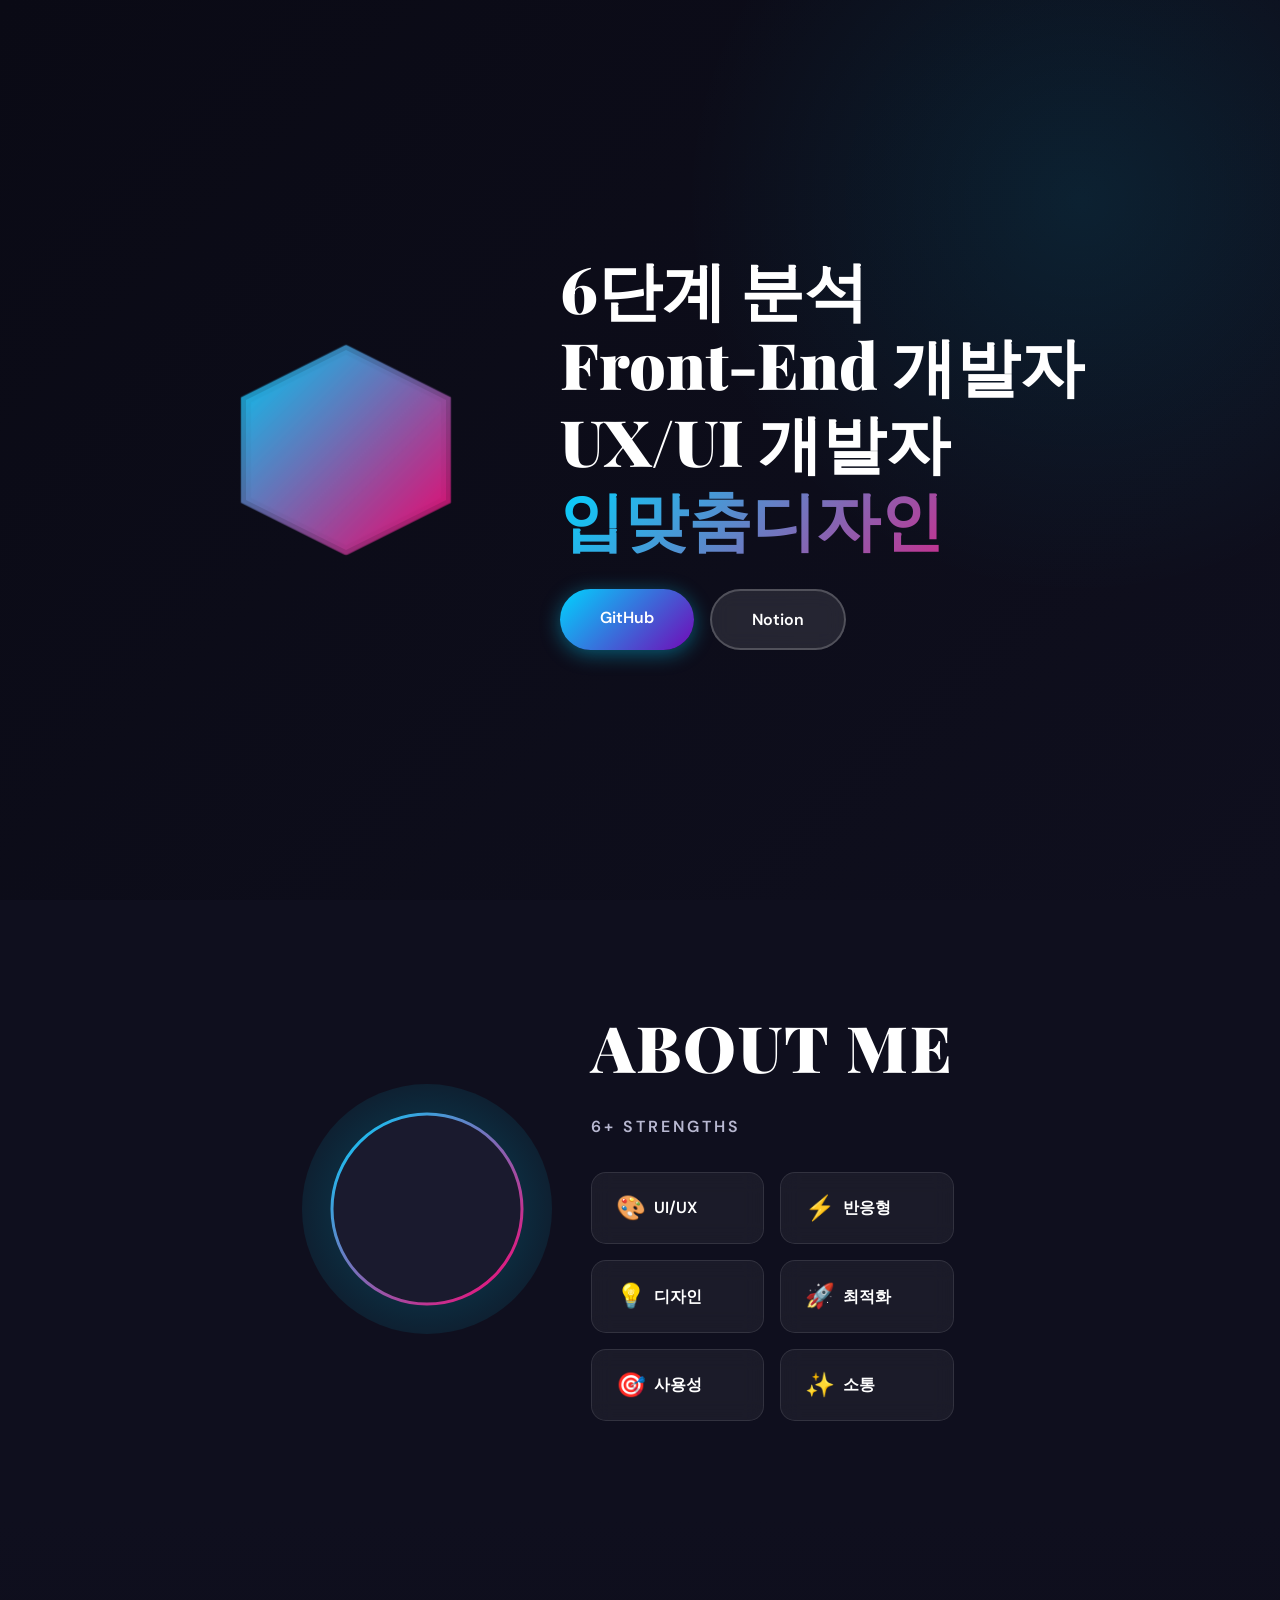
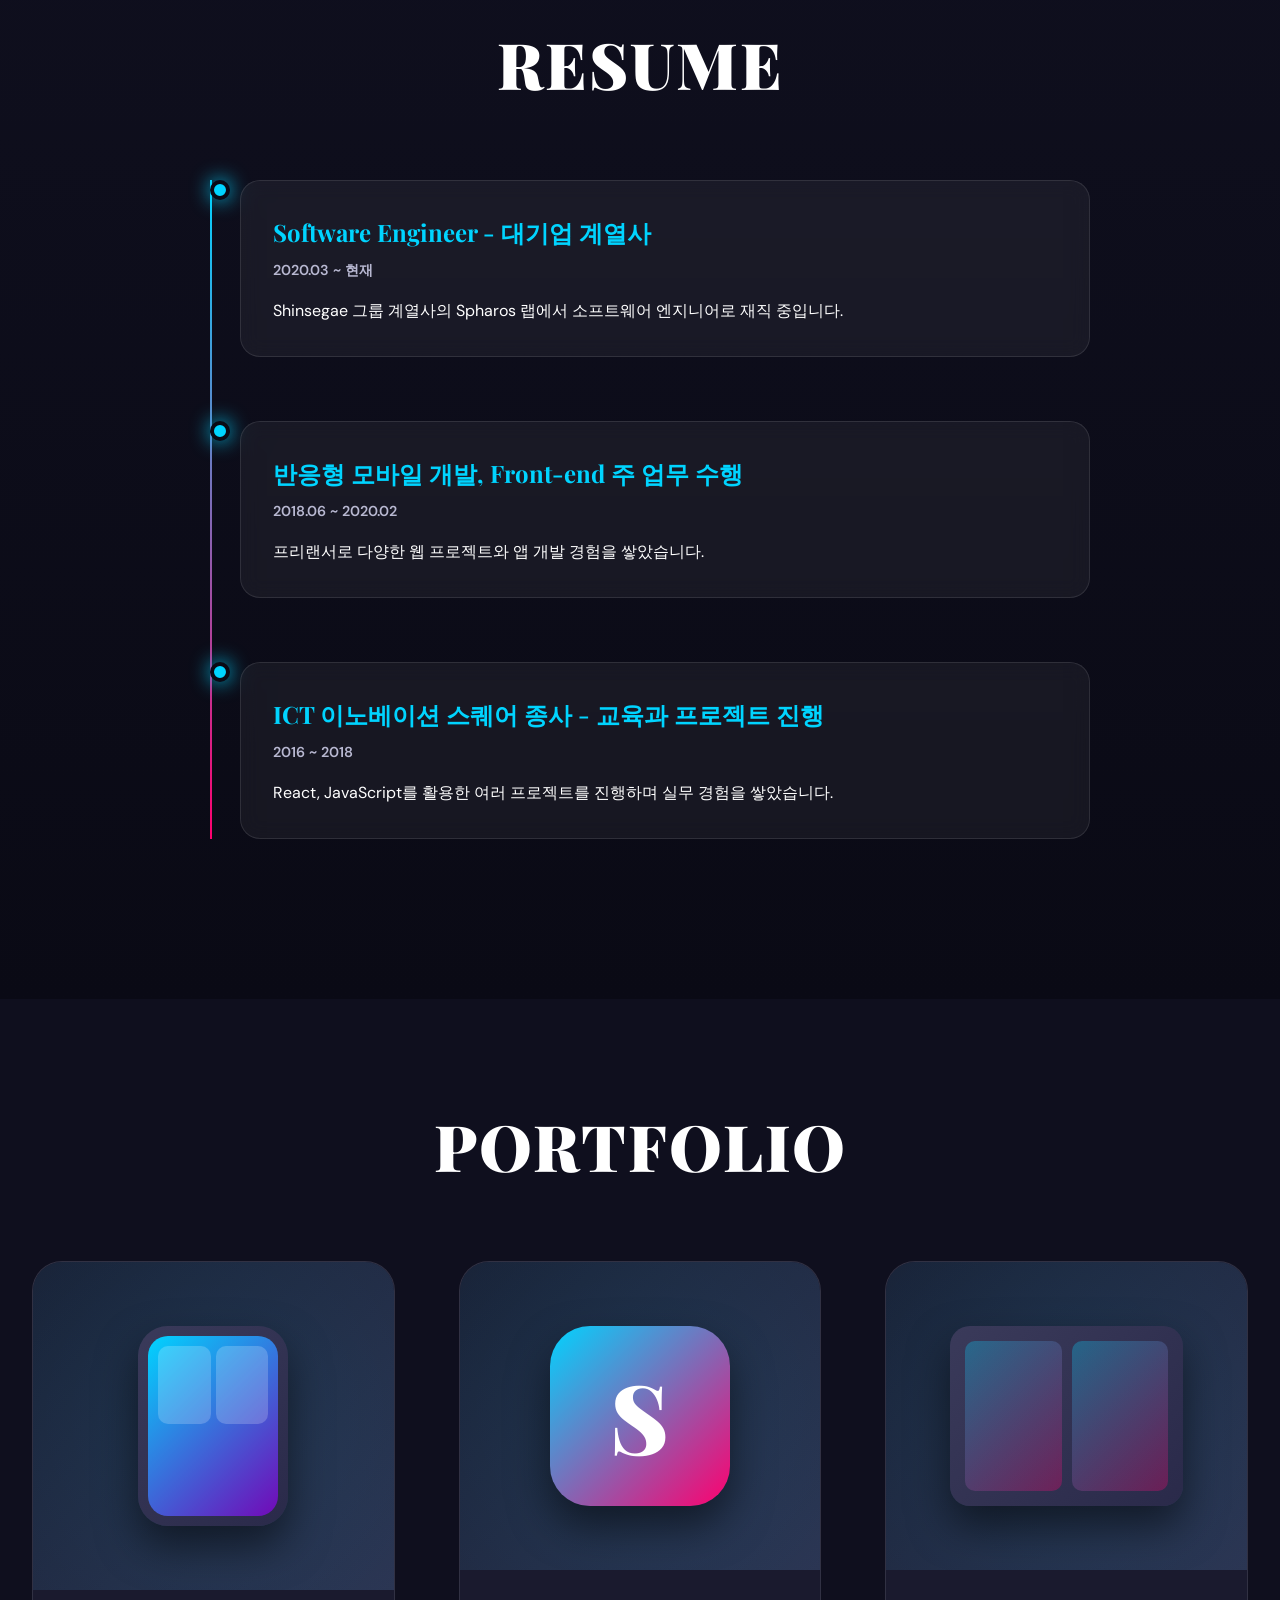
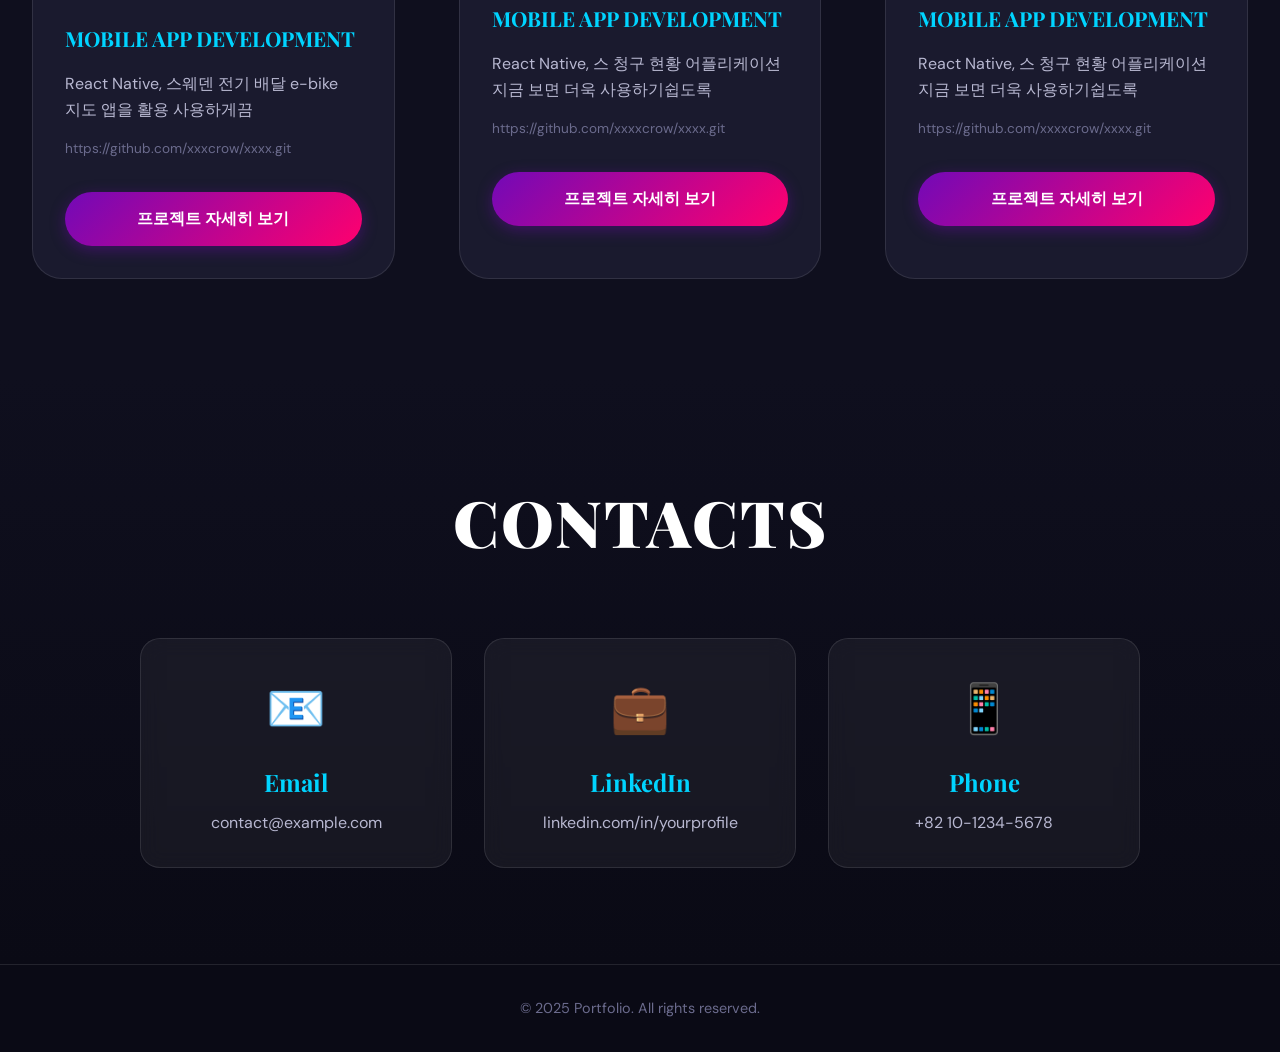
==== index.html @ c5812569 "second" ====
<!DOCTYPE html>
<html lang="ko">
<head>
    <meta charset="UTF-8">
    <meta name="viewport" content="width=device-width, initial-scale=1.0">
    <title>Portfolio - Front-End Developer</title>
    <link rel="preconnect" href="https://fonts.googleapis.com">
    <link rel="preconnect" href="https://fonts.gstatic.com" crossorigin>
    <link href="https://fonts.googleapis.com/css2?family=Playfair+Display:wght@400;600;700;900&family=DM+Sans:wght@300;400;500;600;700&display=swap" rel="stylesheet">
    <link rel="stylesheet" href="styles.css">
</head>
<body>
    <!-- Hero Section -->
    <section class="hero" id="home">
        <div class="container">
            <div class="hero-content">
                <div class="logo-container">
                    <div class="hexagon">
                        <div class="hexagon-inner">
                            <div class="hexagon-face"></div>
                            <div class="hexagon-face"></div>
                            <div class="hexagon-face"></div>
                        </div>
                    </div>
                </div>
                <div class="hero-text">
                    <h1 class="hero-title">
                        <span class="title-line">6단계 분석</span>
                        <span class="title-line">Front-End 개발자</span>
                        <span class="title-line">UX/UI 개발자</span>
                        <span class="title-line gradient-text">입맞춤디자인</span>
                    </h1>
                    <div class="hero-links">
                        <a href="https://github.com" class="btn btn-primary" target="_blank">
                            GitHub
                        </a>
                        <a href="https://notion.so" class="btn btn-secondary" target="_blank">
                            Notion
                        </a>
                    </div>
                </div>
            </div>
        </div>
    </section>

    <!-- About Me Section -->
    <section class="about" id="about">
        <div class="container">
            <div class="about-content">
                <div class="profile-image-wrapper">
                    <div class="profile-glow"></div>
                    <div class="profile-image">
                        <svg viewBox="0 0 200 200" xmlns="http://www.w3.org/2000/svg">
                            <circle cx="100" cy="100" r="95" fill="#1a1a2e" stroke="url(#gradient)" stroke-width="3"/>
                            <defs>
                                <linearGradient id="gradient" x1="0%" y1="0%" x2="100%" y2="100%">
                                    <stop offset="0%" style="stop-color:#00d4ff;stop-opacity:1" />
                                    <stop offset="100%" style="stop-color:#ff006e;stop-opacity:1" />
                                </linearGradient>
                            </defs>
                        </svg>
                    </div>
                </div>
                <div class="about-details">
                    <h2 class="section-title">ABOUT ME</h2>
                    <p class="section-subtitle">6+ STRENGTHS</p>
                    <div class="strengths-grid">
                        <div class="strength-tag">
                            <span class="tag-icon">🎨</span>
                            <span>UI/UX</span>
                        </div>
                        <div class="strength-tag">
                            <span class="tag-icon">⚡</span>
                            <span>반응형</span>
                        </div>
                        <div class="strength-tag">
                            <span class="tag-icon">💡</span>
                            <span>디자인</span>
                        </div>
                        <div class="strength-tag">
                            <span class="tag-icon">🚀</span>
                            <span>최적화</span>
                        </div>
                        <div class="strength-tag">
                            <span class="tag-icon">🎯</span>
                            <span>사용성</span>
                        </div>
                        <div class="strength-tag">
                            <span class="tag-icon">✨</span>
                            <span>소통</span>
                        </div>
                    </div>
                </div>
            </div>
        </div>
    </section>

    <!-- Resume Section -->
    <section class="resume" id="resume">
        <div class="container">
            <h2 class="section-title">RESUME</h2>
            <div class="timeline">
                <div class="timeline-item">
                    <div class="timeline-marker"></div>
                    <div class="timeline-content">
                        <h3>Software Engineer - 대기업 계열사</h3>
                        <p class="timeline-period">2020.03 ~ 현재</p>
                        <p>Shinsegae 그룹 계열사의 Spharos 랩에서 소프트웨어 엔지니어로 재직 중입니다.</p>
                    </div>
                </div>
                <div class="timeline-item">
                    <div class="timeline-marker"></div>
                    <div class="timeline-content">
                        <h3>반응형 모바일 개발, Front-end 주 업무 수행</h3>
                        <p class="timeline-period">2018.06 ~ 2020.02</p>
                        <p>프리랜서로 다양한 웹 프로젝트와 앱 개발 경험을 쌓았습니다.</p>
                    </div>
                </div>
                <div class="timeline-item">
                    <div class="timeline-marker"></div>
                    <div class="timeline-content">
                        <h3>ICT 이노베이션 스퀘어 종사 - 교육과 프로젝트 진행</h3>
                        <p class="timeline-period">2016 ~ 2018</p>
                        <p>React, JavaScript를 활용한 여러 프로젝트를 진행하며 실무 경험을 쌓았습니다.</p>
                    </div>
                </div>
            </div>
        </div>
    </section>

    <!-- Portfolio Section -->
    <section class="portfolio" id="portfolio">
        <div class="container">
            <h2 class="section-title">PORTFOLIO</h2>
            <div class="portfolio-grid">
                <!-- Project 1 -->
                <div class="project-card">
                    <div class="project-visual">
                        <div class="project-mockup mockup-1">
                            <div class="mockup-screen"></div>
                        </div>
                    </div>
                    <div class="project-info">
                        <h3 class="project-title">MOBILE APP DEVELOPMENT</h3>
                        <p class="project-desc">
                            React Native, 스웨덴 전기 배달 e-bike<br>
                            지도 앱을 활용 사용하게끔
                        </p>
                        <a href="https://github.com/xxxcrow/xxxx.git" class="project-link" target="_blank">
                            https://github.com/xxxcrow/xxxx.git
                        </a>
                        <button class="btn btn-project">프로젝트 자세히 보기</button>
                    </div>
                </div>

                <!-- Project 2 -->
                <div class="project-card">
                    <div class="project-visual">
                        <div class="project-mockup mockup-2">
                            <div class="mockup-icon">S</div>
                        </div>
                    </div>
                    <div class="project-info">
                        <h3 class="project-title">MOBILE APP DEVELOPMENT</h3>
                        <p class="project-desc">
                            React Native, 스 청구 현황 어플리케이션<br>
                            지금 보면 더욱 사용하기쉽도록
                        </p>
                        <a href="https://github.com/xxxxcrow/xxxx.git" class="project-link" target="_blank">
                            https://github.com/xxxxcrow/xxxx.git
                        </a>
                        <button class="btn btn-project">프로젝트 자세히 보기</button>
                    </div>
                </div>

                <!-- Project 3 -->
                <div class="project-card">
                    <div class="project-visual">
                        <div class="project-mockup mockup-3">
                            <div class="mockup-screen-split">
                                <div class="screen-left"></div>
                                <div class="screen-right"></div>
                            </div>
                        </div>
                    </div>
                    <div class="project-info">
                        <h3 class="project-title">MOBILE APP DEVELOPMENT</h3>
                        <p class="project-desc">
                            React Native, 스 청구 현황 어플리케이션<br>
                            지금 보면 더욱 사용하기쉽도록
                        </p>
                        <a href="https://github.com/xxxxcrow/xxxx.git" class="project-link" target="_blank">
                            https://github.com/xxxxcrow/xxxx.git
                        </a>
                        <button class="btn btn-project">프로젝트 자세히 보기</button>
                    </div>
                </div>
            </div>
        </div>
    </section>

    <!-- Contacts Section -->
    <section class="contacts" id="contacts">
        <div class="container">
            <h2 class="section-title">CONTACTS</h2>
            <div class="contacts-grid">
                <div class="contact-item">
                    <div class="contact-icon">📧</div>
                    <h3>Email</h3>
                    <a href="mailto:contact@example.com">contact@example.com</a>
                </div>
                <div class="contact-item">
                    <div class="contact-icon">💼</div>
                    <h3>LinkedIn</h3>
                    <a href="https://linkedin.com" target="_blank">linkedin.com/in/yourprofile</a>
                </div>
                <div class="contact-item">
                    <div class="contact-icon">📱</div>
                    <h3>Phone</h3>
                    <a href="tel:+821012345678">+82 10-1234-5678</a>
                </div>
            </div>
        </div>
    </section>

    <!-- Footer -->
    <footer class="footer">
        <div class="container">
            <p>&copy; 2025 Portfolio. All rights reserved.</p>
        </div>
    </footer>

    <script src="script.js"></script>
</body>
</html>
---- styles.css ----
:root {
    /* Color Palette */
    --color-primary: #00d4ff;
    --color-secondary: #ff006e;
    --color-accent: #7209b7;
    --color-bg-dark: #0f0f1e;
    --color-bg-darker: #0a0a15;
    --color-bg-card: #1a1a2e;
    --color-text-primary: #ffffff;
    --color-text-secondary: #b8b8d1;
    --color-text-muted: #6b6b8d;
    
    /* Typography */
    --font-display: 'Playfair Display', serif;
    --font-body: 'DM Sans', sans-serif;
    
    /* Spacing */
    --spacing-xs: 0.5rem;
    --spacing-sm: 1rem;
    --spacing-md: 2rem;
    --spacing-lg: 4rem;
    --spacing-xl: 6rem;
    
    /* Animation */
    --transition-smooth: all 0.4s cubic-bezier(0.4, 0, 0.2, 1);
    --transition-bounce: all 0.6s cubic-bezier(0.68, -0.55, 0.265, 1.55);
}

* {
    margin: 0;
    padding: 0;
    box-sizing: border-box;
}

html {
    scroll-behavior: smooth;
}

body {
    font-family: var(--font-body);
    background: var(--color-bg-dark);
    color: var(--color-text-primary);
    line-height: 1.6;
    overflow-x: hidden;
    position: relative;
}

/* Animated Background Grid */
body::before {
    content: '';
    position: fixed;
    top: 0;
    left: 0;
    width: 100%;
    height: 100%;
    background-image: 
        linear-gradient(rgba(0, 212, 255, 0.03) 1px, transparent 1px),
        linear-gradient(90deg, rgba(0, 212, 255, 0.03) 1px, transparent 1px);
    background-size: 50px 50px;
    z-index: -1;
    animation: gridMove 20s linear infinite;
}

@keyframes gridMove {
    0% { transform: translate(0, 0); }
    100% { transform: translate(50px, 50px); }
}

.container {
    max-width: 1920px;
    margin: 0 auto;
    padding: 0 var(--spacing-md);
}

/* Hero Section */
.hero {
    min-height: 100vh;
    display: flex;
    align-items: center;
    justify-content: center;
    position: relative;
    overflow: hidden;
    background: linear-gradient(135deg, var(--color-bg-darker) 0%, var(--color-bg-dark) 100%);
}

.hero::after {
    content: '';
    position: absolute;
    width: 800px;
    height: 800px;
    background: radial-gradient(circle, rgba(0, 212, 255, 0.1) 0%, transparent 70%);
    top: -200px;
    right: -200px;
    border-radius: 50%;
    animation: pulse 8s ease-in-out infinite;
}

@keyframes pulse {
    0%, 100% { transform: scale(1); opacity: 0.5; }
    50% { transform: scale(1.1); opacity: 0.8; }
}

.hero-content {
    display: flex;
    align-items: center;
    gap: var(--spacing-lg);
    flex-wrap: wrap;
    justify-content: center;
    position: relative;
    z-index: 1;
}

/* 3D Hexagon */
.logo-container {
    perspective: 1000px;
    animation: fadeInLeft 1s ease-out;
}

.hexagon {
    width: 300px;
    height: 300px;
    position: relative;
    transform-style: preserve-3d;
    animation: rotate3d 20s linear infinite;
}

@keyframes rotate3d {
    0% { transform: rotateY(0deg) rotateX(0deg); }
    100% { transform: rotateY(360deg) rotateX(360deg); }
}

.hexagon-inner {
    width: 100%;
    height: 100%;
    position: relative;
    transform-style: preserve-3d;
}

.hexagon-face {
    position: absolute;
    width: 200px;
    height: 200px;
    background: linear-gradient(135deg, var(--color-primary), var(--color-secondary));
    clip-path: polygon(50% 0%, 100% 25%, 100% 75%, 50% 100%, 0% 75%, 0% 25%);
    left: 50%;
    top: 50%;
    transform: translate(-50%, -50%);
    opacity: 0.8;
    box-shadow: 0 0 40px rgba(0, 212, 255, 0.5);
}

.hexagon-face:nth-child(1) {
    transform: translate(-50%, -50%) translateZ(50px);
}

.hexagon-face:nth-child(2) {
    transform: translate(-50%, -50%) translateZ(0px);
    opacity: 0.6;
}

.hexagon-face:nth-child(3) {
    transform: translate(-50%, -50%) translateZ(-50px);
    opacity: 0.4;
}

.hero-text {
    max-width: 700px;
    animation: fadeInRight 1s ease-out;
}

@keyframes fadeInLeft {
    from {
        opacity: 0;
        transform: translateX(-50px);
    }
    to {
        opacity: 1;
        transform: translateX(0);
    }
}

@keyframes fadeInRight {
    from {
        opacity: 0;
        transform: translateX(50px);
    }
    to {
        opacity: 1;
        transform: translateX(0);
    }
}

.hero-title {
    font-family: var(--font-display);
    font-size: clamp(2rem, 5vw, 4rem);
    font-weight: 900;
    line-height: 1.2;
    margin-bottom: var(--spacing-md);
}

.title-line {
    display: block;
    animation: slideUp 0.8s ease-out backwards;
}

.title-line:nth-child(1) { animation-delay: 0.2s; }
.title-line:nth-child(2) { animation-delay: 0.4s; }
.title-line:nth-child(3) { animation-delay: 0.6s; }
.title-line:nth-child(4) { animation-delay: 0.8s; }

@keyframes slideUp {
    from {
        opacity: 0;
        transform: translateY(30px);
    }
    to {
        opacity: 1;
        transform: translateY(0);
    }
}

.gradient-text {
    background: linear-gradient(135deg, var(--color-primary), var(--color-secondary));
    -webkit-background-clip: text;
    -webkit-text-fill-color: transparent;
    background-clip: text;
}

.hero-links {
    display: flex;
    gap: var(--spacing-sm);
    margin-top: var(--spacing-md);
    animation: fadeIn 1s ease-out 1s backwards;
}

@keyframes fadeIn {
    from { opacity: 0; }
    to { opacity: 1; }
}

/* Buttons */
.btn {
    padding: 1rem 2.5rem;
    border: none;
    border-radius: 50px;
    font-family: var(--font-body);
    font-size: 1rem;
    font-weight: 600;
    cursor: pointer;
    text-decoration: none;
    display: inline-block;
    transition: var(--transition-smooth);
    position: relative;
    overflow: hidden;
}

.btn::before {
    content: '';
    position: absolute;
    top: 50%;
    left: 50%;
    width: 0;
    height: 0;
    border-radius: 50%;
    background: rgba(255, 255, 255, 0.3);
    transform: translate(-50%, -50%);
    transition: width 0.6s, height 0.6s;
}

.btn:hover::before {
    width: 300px;
    height: 300px;
}

.btn-primary {
    background: linear-gradient(135deg, var(--color-primary), var(--color-accent));
    color: white;
    box-shadow: 0 4px 20px rgba(0, 212, 255, 0.4);
}

.btn-primary:hover {
    transform: translateY(-3px);
    box-shadow: 0 6px 30px rgba(0, 212, 255, 0.6);
}

.btn-secondary {
    background: rgba(255, 255, 255, 0.1);
    color: white;
    backdrop-filter: blur(10px);
    border: 2px solid rgba(255, 255, 255, 0.2);
}

.btn-secondary:hover {
    background: rgba(255, 255, 255, 0.2);
    border-color: var(--color-primary);
    transform: translateY(-3px);
}

/* About Section */
.about {
    padding: var(--spacing-xl) 0;
    background: var(--color-bg-dark);
    position: relative;
}

.about-content {
    display: flex;
    align-items: center;
    gap: var(--spacing-lg);
    flex-wrap: wrap;
    justify-content: center;
}

.profile-image-wrapper {
    position: relative;
    animation: fadeInScale 1s ease-out;
}

@keyframes fadeInScale {
    from {
        opacity: 0;
        transform: scale(0.8);
    }
    to {
        opacity: 1;
        transform: scale(1);
    }
}

.profile-glow {
    position: absolute;
    top: 50%;
    left: 50%;
    transform: translate(-50%, -50%);
    width: 250px;
    height: 250px;
    background: radial-gradient(circle, rgba(0, 212, 255, 0.3), transparent);
    border-radius: 50%;
    animation: glowPulse 3s ease-in-out infinite;
}

@keyframes glowPulse {
    0%, 100% { transform: translate(-50%, -50%) scale(1); }
    50% { transform: translate(-50%, -50%) scale(1.2); }
}

.profile-image {
    width: 200px;
    height: 200px;
    position: relative;
    z-index: 1;
}

.about-details {
    max-width: 600px;
}

.section-title {
    font-family: var(--font-display);
    font-size: clamp(2.5rem, 5vw, 4rem);
    font-weight: 900;
    margin-bottom: var(--spacing-sm);
    letter-spacing: 2px;
}

.section-subtitle {
    font-size: 1rem;
    color: var(--color-text-secondary);
    margin-bottom: var(--spacing-md);
    font-weight: 600;
    letter-spacing: 3px;
}

.strengths-grid {
    display: grid;
    grid-template-columns: repeat(auto-fit, minmax(150px, 1fr));
    gap: var(--spacing-sm);
}

.strength-tag {
    background: rgba(255, 255, 255, 0.05);
    backdrop-filter: blur(10px);
    border: 1px solid rgba(255, 255, 255, 0.1);
    padding: 1rem 1.5rem;
    border-radius: 15px;
    display: flex;
    align-items: center;
    gap: 0.5rem;
    font-weight: 600;
    transition: var(--transition-smooth);
    cursor: pointer;
}

.strength-tag:hover {
    background: rgba(0, 212, 255, 0.1);
    border-color: var(--color-primary);
    transform: translateY(-5px);
}

.tag-icon {
    font-size: 1.5rem;
}

/* Resume Section */
.resume {
    padding: var(--spacing-xl) 0;
    background: linear-gradient(180deg, var(--color-bg-dark) 0%, var(--color-bg-darker) 100%);
}

.resume .section-title {
    text-align: center;
    margin-bottom: var(--spacing-lg);
}

.timeline {
    max-width: 900px;
    margin: 0 auto;
    position: relative;
    padding-left: 50px;
}

.timeline::before {
    content: '';
    position: absolute;
    left: 20px;
    top: 0;
    bottom: 0;
    width: 2px;
    background: linear-gradient(180deg, var(--color-primary), var(--color-secondary));
}

.timeline-item {
    position: relative;
    margin-bottom: var(--spacing-lg);
    animation: fadeInUp 0.8s ease-out backwards;
}

.timeline-item:nth-child(1) { animation-delay: 0.2s; }
.timeline-item:nth-child(2) { animation-delay: 0.4s; }
.timeline-item:nth-child(3) { animation-delay: 0.6s; }

@keyframes fadeInUp {
    from {
        opacity: 0;
        transform: translateY(30px);
    }
    to {
        opacity: 1;
        transform: translateY(0);
    }
}

.timeline-marker {
    position: absolute;
    left: -30px;
    width: 20px;
    height: 20px;
    background: var(--color-primary);
    border-radius: 50%;
    border: 4px solid var(--color-bg-darker);
    box-shadow: 0 0 20px var(--color-primary);
}

.timeline-content {
    background: rgba(255, 255, 255, 0.05);
    backdrop-filter: blur(10px);
    border: 1px solid rgba(255, 255, 255, 0.1);
    padding: var(--spacing-md);
    border-radius: 20px;
    transition: var(--transition-smooth);
}

.timeline-content:hover {
    background: rgba(255, 255, 255, 0.08);
    border-color: var(--color-primary);
    transform: translateX(10px);
}

.timeline-content h3 {
    font-family: var(--font-display);
    font-size: 1.5rem;
    margin-bottom: var(--spacing-xs);
    color: var(--color-primary);
}

.timeline-period {
    color: var(--color-text-secondary);
    font-size: 0.9rem;
    margin-bottom: var(--spacing-sm);
    font-weight: 600;
}

/* Portfolio Section */
.portfolio {
    padding: var(--spacing-xl) 0;
    background: var(--color-bg-dark);
}

.portfolio .section-title {
    text-align: center;
    margin-bottom: var(--spacing-lg);
}

.portfolio-grid {
    display: grid;
    grid-template-columns: repeat(auto-fit, minmax(350px, 1fr));
    gap: var(--spacing-lg);
    max-width: 1400px;
    margin: 0 auto;
}

.project-card {
    background: var(--color-bg-card);
    border-radius: 30px;
    overflow: hidden;
    border: 1px solid rgba(255, 255, 255, 0.1);
    transition: var(--transition-smooth);
    animation: fadeInScale 0.8s ease-out backwards;
}

.project-card:nth-child(1) { animation-delay: 0.2s; }
.project-card:nth-child(2) { animation-delay: 0.4s; }
.project-card:nth-child(3) { animation-delay: 0.6s; }

.project-card:hover {
    transform: translateY(-10px);
    border-color: var(--color-primary);
    box-shadow: 0 20px 60px rgba(0, 212, 255, 0.3);
}

.project-visual {
    background: linear-gradient(135deg, #1a1a2e 0%, #2d2d4a 100%);
    padding: var(--spacing-lg);
    display: flex;
    justify-content: center;
    align-items: center;
    min-height: 300px;
    position: relative;
    overflow: hidden;
}

.project-visual::after {
    content: '';
    position: absolute;
    top: -50%;
    left: -50%;
    width: 200%;
    height: 200%;
    background: radial-gradient(circle, rgba(0, 212, 255, 0.1), transparent);
    animation: rotate 10s linear infinite;
}

@keyframes rotate {
    from { transform: rotate(0deg); }
    to { transform: rotate(360deg); }
}

.project-mockup {
    position: relative;
    z-index: 1;
    transition: var(--transition-smooth);
}

.project-card:hover .project-mockup {
    transform: scale(1.05);
}

.mockup-1 {
    width: 150px;
    height: 200px;
    background: linear-gradient(135deg, #3a3a5a, #2a2a4a);
    border-radius: 30px;
    padding: 10px;
    box-shadow: 0 20px 40px rgba(0, 0, 0, 0.5);
}

.mockup-1 .mockup-screen {
    width: 100%;
    height: 100%;
    background: linear-gradient(135deg, var(--color-primary), var(--color-accent));
    border-radius: 20px;
    display: grid;
    grid-template-columns: repeat(2, 1fr);
    grid-template-rows: repeat(2, 1fr);
    gap: 5px;
    padding: 10px;
}

.mockup-1 .mockup-screen::before,
.mockup-1 .mockup-screen::after {
    content: '';
    background: rgba(255, 255, 255, 0.2);
    border-radius: 10px;
}

.mockup-2 {
    width: 180px;
    height: 180px;
    background: linear-gradient(135deg, var(--color-primary), var(--color-secondary));
    border-radius: 40px;
    display: flex;
    justify-content: center;
    align-items: center;
    box-shadow: 0 20px 40px rgba(0, 0, 0, 0.5);
}

.mockup-icon {
    font-size: 6rem;
    font-weight: 900;
    color: white;
    font-family: var(--font-display);
}

.mockup-3 {
    width: 250px;
    height: 180px;
    background: linear-gradient(135deg, #3a3a5a, #2a2a4a);
    border-radius: 20px;
    padding: 15px;
    box-shadow: 0 20px 40px rgba(0, 0, 0, 0.5);
}

.mockup-screen-split {
    display: flex;
    gap: 10px;
    height: 100%;
}

.screen-left,
.screen-right {
    flex: 1;
    background: linear-gradient(135deg, rgba(0, 212, 255, 0.3), rgba(255, 0, 110, 0.3));
    border-radius: 10px;
}

.project-info {
    padding: var(--spacing-md);
}

.project-title {
    font-family: var(--font-display);
    font-size: 1.3rem;
    margin-bottom: var(--spacing-sm);
    color: var(--color-primary);
}

.project-desc {
    color: var(--color-text-secondary);
    margin-bottom: var(--spacing-sm);
    line-height: 1.6;
}

.project-link {
    display: block;
    color: var(--color-text-muted);
    font-size: 0.85rem;
    margin-bottom: var(--spacing-md);
    text-decoration: none;
    word-break: break-all;
    transition: var(--transition-smooth);
}

.project-link:hover {
    color: var(--color-primary);
}

.btn-project {
    width: 100%;
    background: linear-gradient(135deg, var(--color-accent), var(--color-secondary));
    color: white;
    box-shadow: 0 4px 15px rgba(114, 9, 183, 0.4);
}

.btn-project:hover {
    box-shadow: 0 6px 25px rgba(114, 9, 183, 0.6);
}

/* Contacts Section */
.contacts {
    padding: var(--spacing-xl) 0;
    background: linear-gradient(180deg, var(--color-bg-dark) 0%, var(--color-bg-darker) 100%);
}

.contacts .section-title {
    text-align: center;
    margin-bottom: var(--spacing-lg);
}

.contacts-grid {
    display: grid;
    grid-template-columns: repeat(auto-fit, minmax(250px, 1fr));
    gap: var(--spacing-md);
    max-width: 1000px;
    margin: 0 auto;
}

.contact-item {
    background: rgba(255, 255, 255, 0.05);
    backdrop-filter: blur(10px);
    border: 1px solid rgba(255, 255, 255, 0.1);
    padding: var(--spacing-md);
    border-radius: 20px;
    text-align: center;
    transition: var(--transition-smooth);
    animation: fadeInUp 0.8s ease-out backwards;
}

.contact-item:nth-child(1) { animation-delay: 0.2s; }
.contact-item:nth-child(2) { animation-delay: 0.4s; }
.contact-item:nth-child(3) { animation-delay: 0.6s; }

.contact-item:hover {
    background: rgba(255, 255, 255, 0.08);
    border-color: var(--color-primary);
    transform: translateY(-5px);
}

.contact-icon {
    font-size: 3rem;
    margin-bottom: var(--spacing-sm);
}

.contact-item h3 {
    font-family: var(--font-display);
    font-size: 1.5rem;
    margin-bottom: var(--spacing-xs);
    color: var(--color-primary);
}

.contact-item a {
    color: var(--color-text-secondary);
    text-decoration: none;
    transition: var(--transition-smooth);
}

.contact-item a:hover {
    color: var(--color-primary);
}

/* Footer */
.footer {
    background: var(--color-bg-darker);
    padding: var(--spacing-md) 0;
    text-align: center;
    border-top: 1px solid rgba(255, 255, 255, 0.1);
}

.footer p {
    color: var(--color-text-muted);
    font-size: 0.9rem;
}

/* Responsive Design */
@media (max-width: 768px) {
    .hero-content {
        flex-direction: column;
        text-align: center;
    }
    
    .logo-container {
        order: -1;
    }
    
    .hexagon {
        width: 200px;
        height: 200px;
    }
    
    .hero-links {
        justify-content: center;
    }
    
    .about-content {
        flex-direction: column;
        text-align: center;
    }
    
    .section-title {
        font-size: 2.5rem;
    }
    
    .timeline {
        padding-left: 40px;
    }
    
    .portfolio-grid {
        grid-template-columns: 1fr;
    }
    
    .contacts-grid {
        grid-template-columns: 1fr;
    }
}

@media (max-width: 480px) {
    .container {
        padding: 0 var(--spacing-sm);
    }
    
    .hero-title {
        font-size: 2rem;
    }
    
    .section-title {
        font-size: 2rem;
    }
    
    .strengths-grid {
        grid-template-columns: 1fr;
    }
}
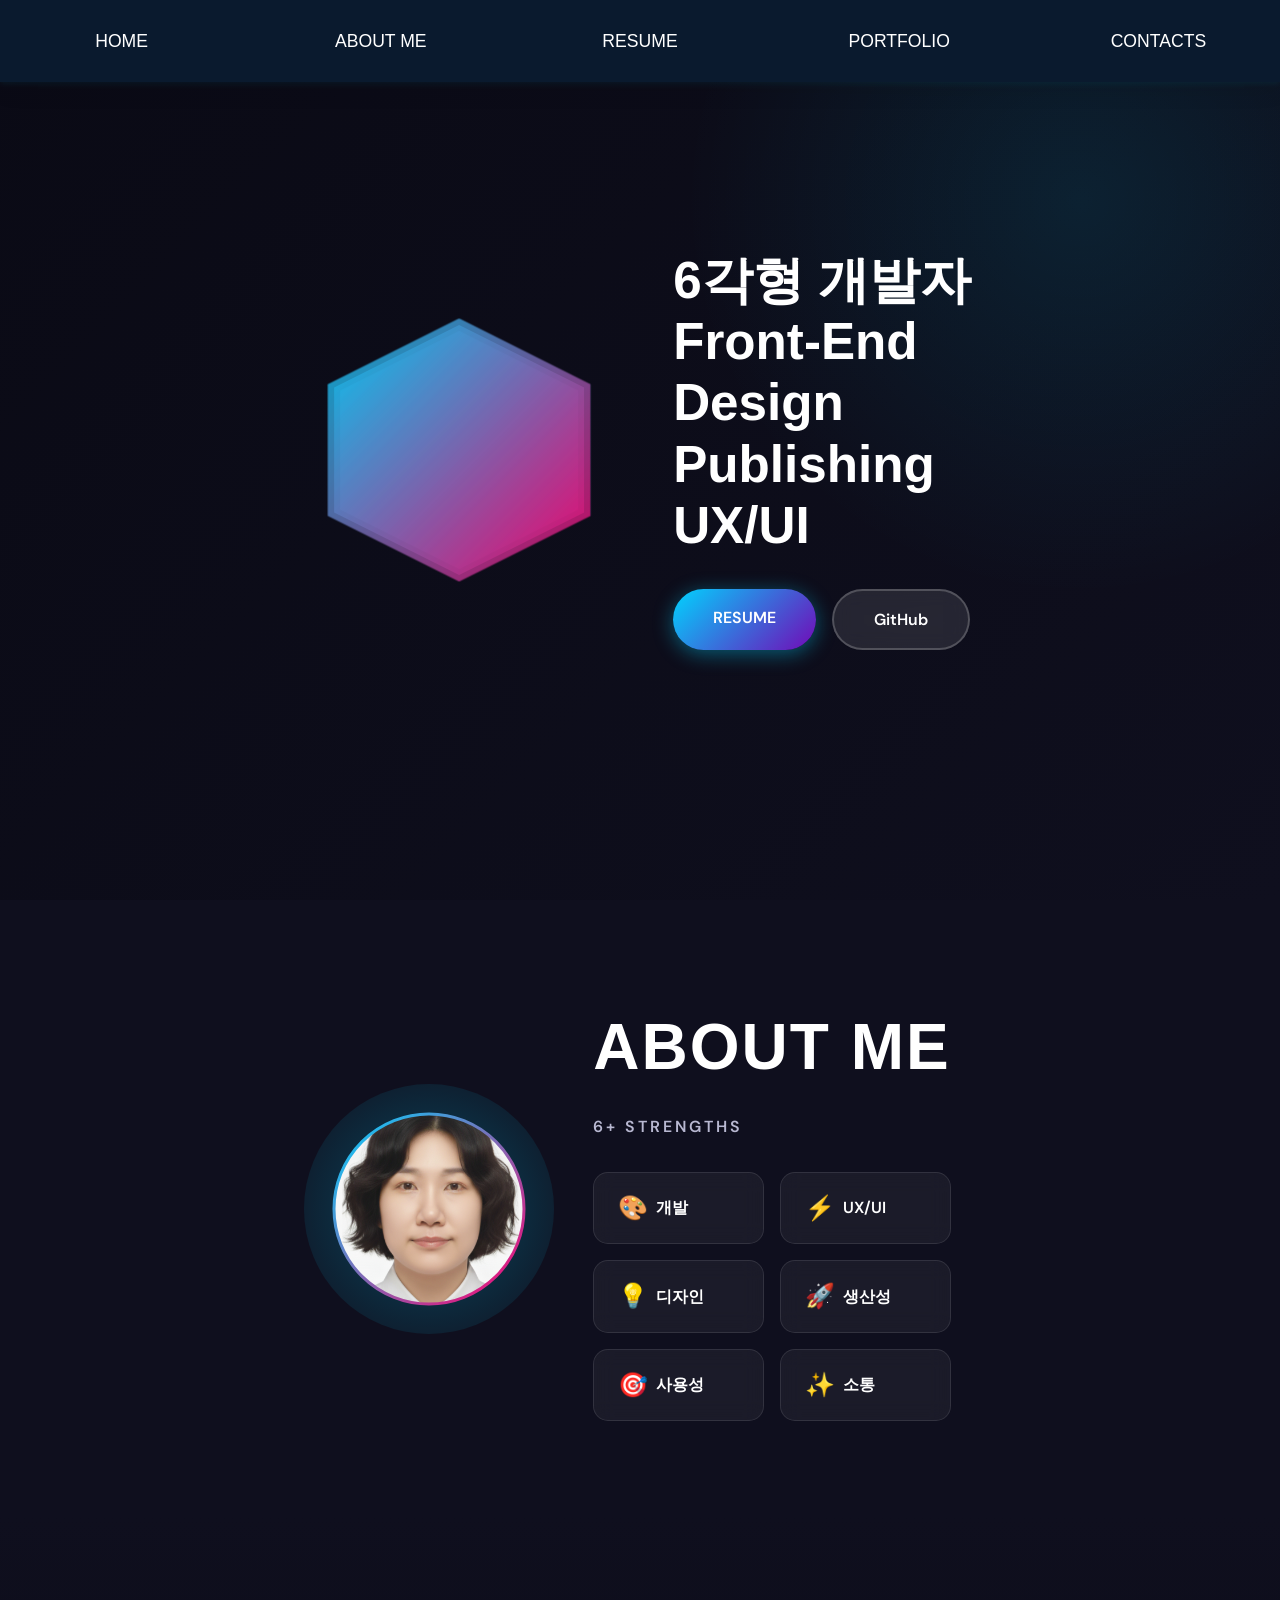
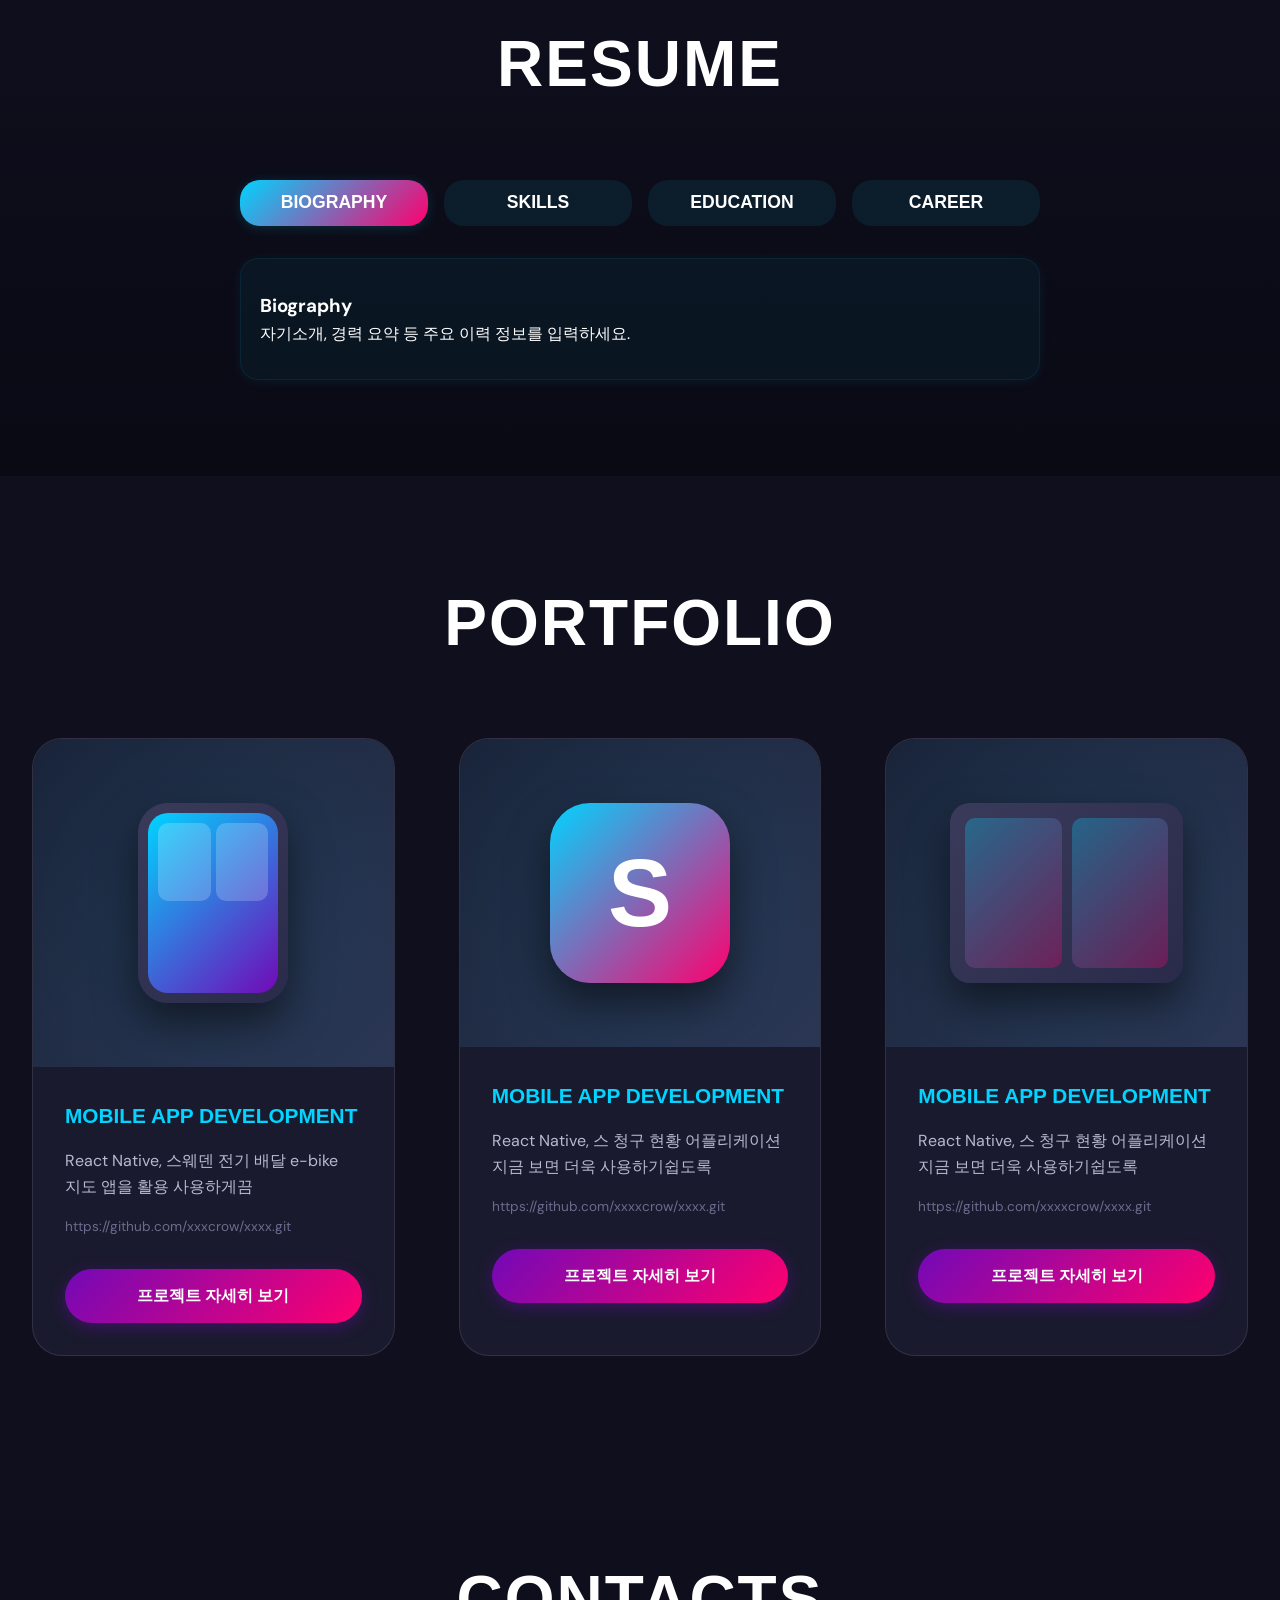
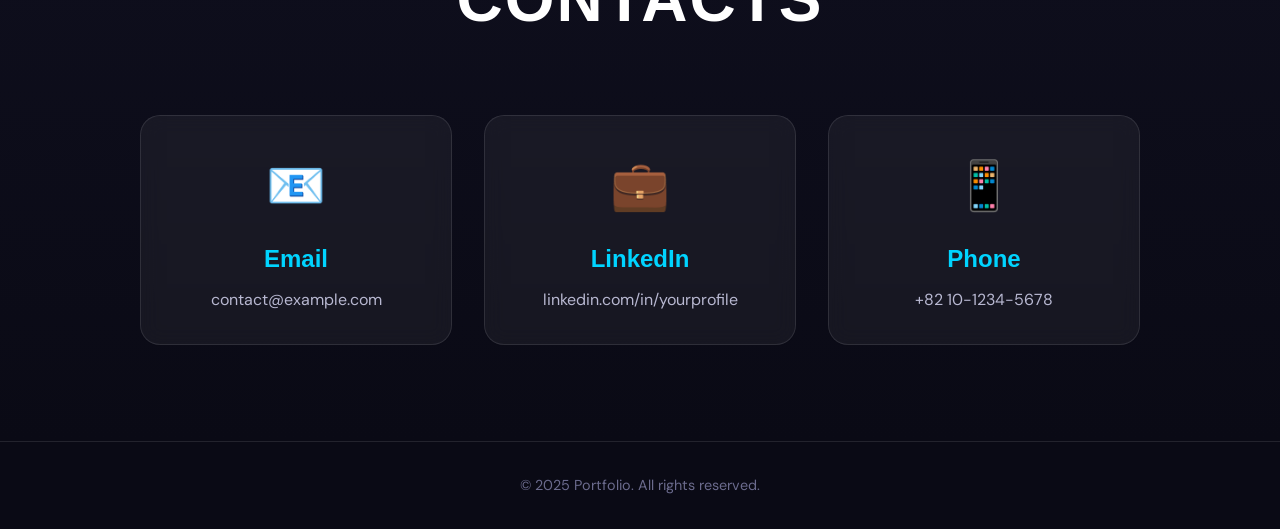
==== commit 8713aa03: "3rd" ====
--- a/index.html
+++ b/index.html
@@ -10,6 +10,25 @@
     <link rel="stylesheet" href="styles.css">
 </head>
 <body>
+
+  <section class="header_wrap"> 
+        <div class="header_inner">  
+                <div class="header-grid">
+                        <a class="header-col" href="#home">HOME</a>
+                        <a class="header-col" href="#about">ABOUT ME</a>
+                        <a class="header-col" href="#resume">RESUME</a>
+                        <a class="header-col" href="#portfolio">PORTFOLIO</a>
+                        <a class="header-col" href="#contacts">CONTACTS</a>                      
+                </div>
+        </div>
+
+    </div>
+
+  </section> 
+
+ 
+
+    </div>
     <!-- Hero Section -->
     <section class="hero" id="home">
         <div class="container">
@@ -25,17 +44,18 @@
                 </div>
                 <div class="hero-text">
                     <h1 class="hero-title">
-                        <span class="title-line">6단계 분석</span>
-                        <span class="title-line">Front-End 개발자</span>
-                        <span class="title-line">UX/UI 개발자</span>
-                        <span class="title-line gradient-text">입맞춤디자인</span>
+                        <span class="title-line">6각형 개발자</span>
+                        <span class="title-line">Front-End</span>                    
+                        <span class="title-line">Design</span>
+                        <span class="title-line">Publishing</span>
+                        <span class="title-line">UX/UI</span>                     
                     </h1>
                     <div class="hero-links">
                         <a href="https://github.com" class="btn btn-primary" target="_blank">
+                            RESUME
+                        </a>
+                        <a href="https://notion.so" class="btn btn-secondary" target="_blank">
                             GitHub
-                        </a>
-                        <a href="https://notion.so" class="btn btn-secondary" target="_blank">
-                            Notion
                         </a>
                     </div>
                 </div>
@@ -51,14 +71,25 @@
                     <div class="profile-glow"></div>
                     <div class="profile-image">
                         <svg viewBox="0 0 200 200" xmlns="http://www.w3.org/2000/svg">
-                            <circle cx="100" cy="100" r="95" fill="#1a1a2e" stroke="url(#gradient)" stroke-width="3"/>
-                            <defs>
-                                <linearGradient id="gradient" x1="0%" y1="0%" x2="100%" y2="100%">
-                                    <stop offset="0%" style="stop-color:#00d4ff;stop-opacity:1" />
-                                    <stop offset="100%" style="stop-color:#ff006e;stop-opacity:1" />
-                                </linearGradient>
-                            </defs>
-                        </svg>
+  <defs>
+    <clipPath id="circleView">
+      <circle cx="100" cy="100" r="95"/>
+    </clipPath>
+    <linearGradient id="gradient" x1="0%" y1="0%" x2="100%" y2="100%">
+      <stop offset="0%" style="stop-color:#00d4ff;stop-opacity:1" />
+      <stop offset="100%" style="stop-color:#ff006e;stop-opacity:1" />
+    </linearGradient>
+  </defs>
+  <!-- 원형 이미지 -->
+  <image 
+    href="img/portrait.png" 
+    x="5" y="5" width="190" height="190" 
+    clip-path="url(#circleView)" 
+    preserveAspectRatio="xMidYMid slice"
+  />
+  <!-- 원형 테두리 -->
+  <circle cx="100" cy="100" r="95" fill="none" stroke="url(#gradient)" stroke-width="3"/>
+</svg>
                     </div>
                 </div>
                 <div class="about-details">
@@ -67,11 +98,11 @@
                     <div class="strengths-grid">
                         <div class="strength-tag">
                             <span class="tag-icon">🎨</span>
-                            <span>UI/UX</span>
+                            <span>개발</span>
                         </div>
                         <div class="strength-tag">
                             <span class="tag-icon">⚡</span>
-                            <span>반응형</span>
+                            <span>UX/UI</span>
                         </div>
                         <div class="strength-tag">
                             <span class="tag-icon">💡</span>
@@ -79,7 +110,7 @@
                         </div>
                         <div class="strength-tag">
                             <span class="tag-icon">🚀</span>
-                            <span>최적화</span>
+                            <span>생산성</span>
                         </div>
                         <div class="strength-tag">
                             <span class="tag-icon">🎯</span>
@@ -99,30 +130,28 @@
     <section class="resume" id="resume">
         <div class="container">
             <h2 class="section-title">RESUME</h2>
-            <div class="timeline">
-                <div class="timeline-item">
-                    <div class="timeline-marker"></div>
-                    <div class="timeline-content">
-                        <h3>Software Engineer - 대기업 계열사</h3>
-                        <p class="timeline-period">2020.03 ~ 현재</p>
-                        <p>Shinsegae 그룹 계열사의 Spharos 랩에서 소프트웨어 엔지니어로 재직 중입니다.</p>
-                    </div>
-                </div>
-                <div class="timeline-item">
-                    <div class="timeline-marker"></div>
-                    <div class="timeline-content">
-                        <h3>반응형 모바일 개발, Front-end 주 업무 수행</h3>
-                        <p class="timeline-period">2018.06 ~ 2020.02</p>
-                        <p>프리랜서로 다양한 웹 프로젝트와 앱 개발 경험을 쌓았습니다.</p>
-                    </div>
-                </div>
-                <div class="timeline-item">
-                    <div class="timeline-marker"></div>
-                    <div class="timeline-content">
-                        <h3>ICT 이노베이션 스퀘어 종사 - 교육과 프로젝트 진행</h3>
-                        <p class="timeline-period">2016 ~ 2018</p>
-                        <p>React, JavaScript를 활용한 여러 프로젝트를 진행하며 실무 경험을 쌓았습니다.</p>
-                    </div>
+            <div class="resume-tabs">
+                <button class="resume-tab active" data-tab="bio">BIOGRAPHY</button>
+                <button class="resume-tab" data-tab="skills">SKILLS</button>
+                <button class="resume-tab" data-tab="education">EDUCATION</button> 
+                <button class="resume-tab" data-tab="career">CAREER</button>  
+            </div>
+            <div class="resume-contents">
+                <div class="resume-content-box active" data-content="bio">
+                    <h3>Biography</h3>
+                    <p>자기소개, 경력 요약 등 주요 이력 정보를 입력하세요.</p>
+                </div>
+                <div class="resume-content-box" data-content="skills">
+                    <h3>Skills</h3>
+                    <p>보유 기술 및 역량을 입력하세요.</p>
+                </div>
+                <div class="resume-content-box" data-content="education">
+                    <h3>Education</h3>
+                    <p>학력 정보를 입력하세요.</p>
+                </div>
+                <div class="resume-content-box" data-content="career">
+                    <h3>Career</h3>
+                    <p>경력 및 주요 프로젝트를 입력하세요.</p>
                 </div>
             </div>
         </div>
--- a/styles.css
+++ b/styles.css
@@ -1,3 +1,54 @@
+/* Resume 4-column content */
+.resume-contents {
+    margin-top: 2rem;
+}
+.resume-content-box {
+    background: rgba(0, 212, 255, 0.05);
+    border: 1px solid rgba(0, 212, 255, 0.08);
+    border-radius: 18px;
+    padding: 2rem 1.2rem;
+    color: var(--color-text-primary);
+    box-shadow: 0 2px 12px rgba(0, 212, 255, 0.07);
+    display: none;
+    min-height: 120px;
+    transition: var(--transition-smooth);
+}
+.resume-content-box.active {    
+    display: block;
+    max-width: 800px;
+    margin: 0 auto;
+
+}
+
+/* Resume Tabs */
+.resume-tabs {
+    display: grid;
+    grid-template-columns: repeat(4, 1fr);
+    gap: 1rem;
+    max-width: 800px;
+    margin: 2rem auto 0 auto;
+}
+
+.resume-tab {
+    background: rgba(0, 212, 255, 0.08);
+    color: var(--color-text-primary);
+    border: none;
+    border-radius: 20px;
+    font-family: var(--font-display);
+    font-size: 1.1rem;
+    font-weight: 600;
+    padding: 0.8rem 0;
+    cursor: pointer;
+    transition: var(--transition-smooth);
+}
+
+.resume-tab.active,
+.resume-tab:hover {
+    background: linear-gradient(135deg, var(--color-primary), var(--color-secondary));
+    color: #fff;
+    box-shadow: 0 2px 12px rgba(0, 212, 255, 0.15);
+}
+
 :root {
     /* Color Palette */
     --color-primary: #00d4ff;
@@ -11,7 +62,7 @@
     --color-text-muted: #6b6b8d;
     
     /* Typography */
-    --font-display: 'Playfair Display', serif;
+    --font-display: 'Pretendard', sans-serif;
     --font-body: 'DM Sans', sans-serif;
     
     /* Spacing */
@@ -64,13 +115,71 @@
 @keyframes gridMove {
     0% { transform: translate(0, 0); }
     100% { transform: translate(50px, 50px); }
+} 
+
+
+.header_wrap{ 
+    max-width: 1920px; 
+     /* background-color:  rgba(0, 212, 255, 0.3);  */
+    height: 82px;  
+    position: fixed;    
+    left: 0;
+    right: 0;
+    margin-left: auto;
+    margin-right: auto;
+    /* 중앙 정렬을 위한 속성 추가 */
+    width: 100%;
+    z-index: 101;
+} 
+
+.header_inner {
+    max-width: 1400px;  
+    height: 100%; 
+     /* background-color: #ffffff;  */
+      background-color:  #0a1a2e    ;   
+      margin-left: auto;
+    margin-right: auto; 
+    z-index: 101;  
+    box-shadow: 0 4px 24px rgba(0, 0, 0, 0.12), 0 1.5px 6px rgba(0, 212, 255, 0.08);
+} 
+
+/* Header 6-column grid */
+.header_inner {
+    width: 100%;
+    display: flex;
+    justify-content: center;
+    align-items: center;
+    height: 100%;
+   
+}
+
+.header-grid {
+    display: grid;
+    grid-template-columns: repeat(5, 1fr);
+    gap: 1rem;
+    width: 100%;
+    max-width: 1400px;
+    height: 82px;
+    align-items: center;  
+
+}
+
+.header-col {
+    text-align: center;
+    font-family: var(--font-display);
+    font-size: 1.1rem;
+    color: var(--color-text-primary);
+    padding: 0.5rem 0;
+    text-decoration: none;
 }
 
 .container {
     max-width: 1920px;
     margin: 0 auto;
     padding: 0 var(--spacing-md);
-}
+} 
+
+
 
 /* Hero Section */
 .hero {
@@ -138,8 +247,8 @@
 
 .hexagon-face {
     position: absolute;
-    width: 200px;
-    height: 200px;
+    width: 250px;
+    height: 250px;
     background: linear-gradient(135deg, var(--color-primary), var(--color-secondary));
     clip-path: polygon(50% 0%, 100% 25%, 100% 75%, 50% 100%, 0% 75%, 0% 25%);
     left: 50%;
@@ -192,7 +301,7 @@
 
 .hero-title {
     font-family: var(--font-display);
-    font-size: clamp(2rem, 5vw, 4rem);
+    font-size: clamp(1.8rem, 5vw, 3.2rem);
     font-weight: 900;
     line-height: 1.2;
     margin-bottom: var(--spacing-md);
@@ -202,11 +311,13 @@
     display: block;
     animation: slideUp 0.8s ease-out backwards;
 }
+
 
 .title-line:nth-child(1) { animation-delay: 0.2s; }
 .title-line:nth-child(2) { animation-delay: 0.4s; }
 .title-line:nth-child(3) { animation-delay: 0.6s; }
 .title-line:nth-child(4) { animation-delay: 0.8s; }
+.title-line:nth-child(5) { animation-delay: 1.0s; }
 
 @keyframes slideUp {
     from {
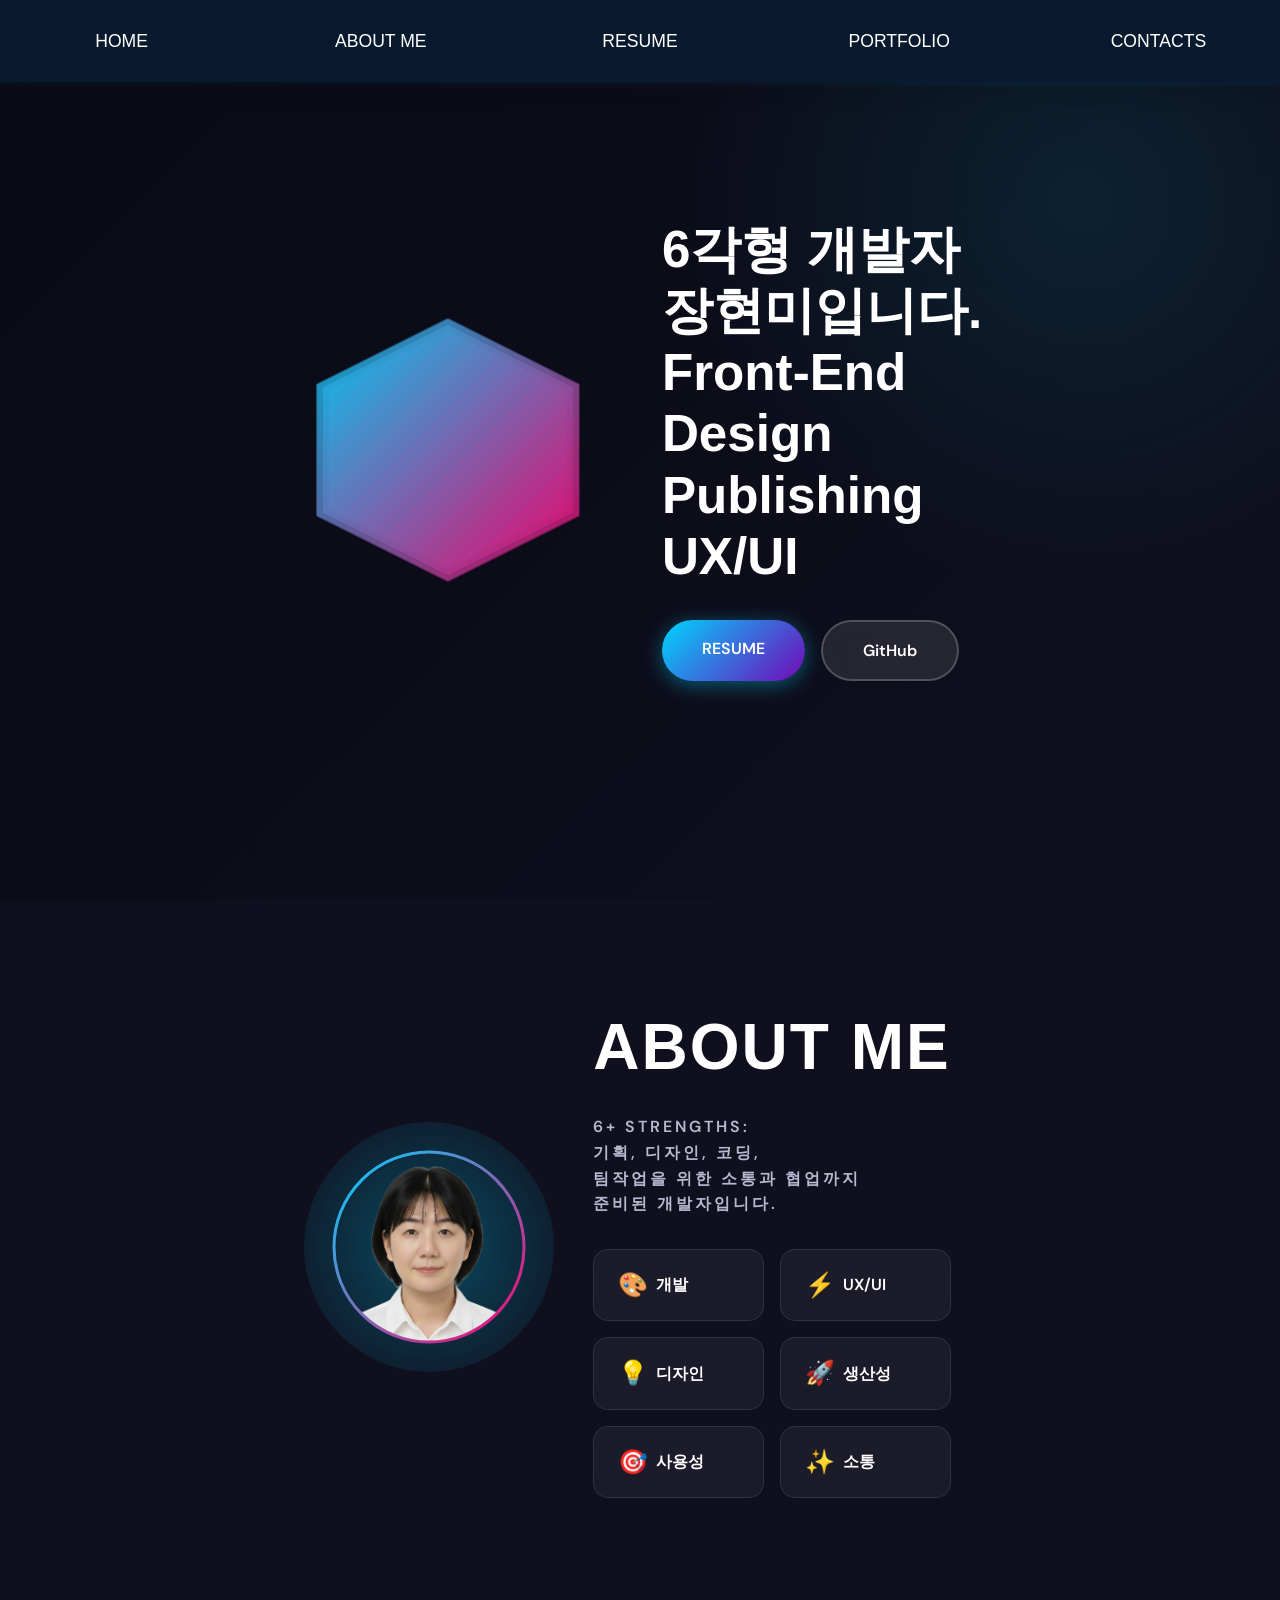
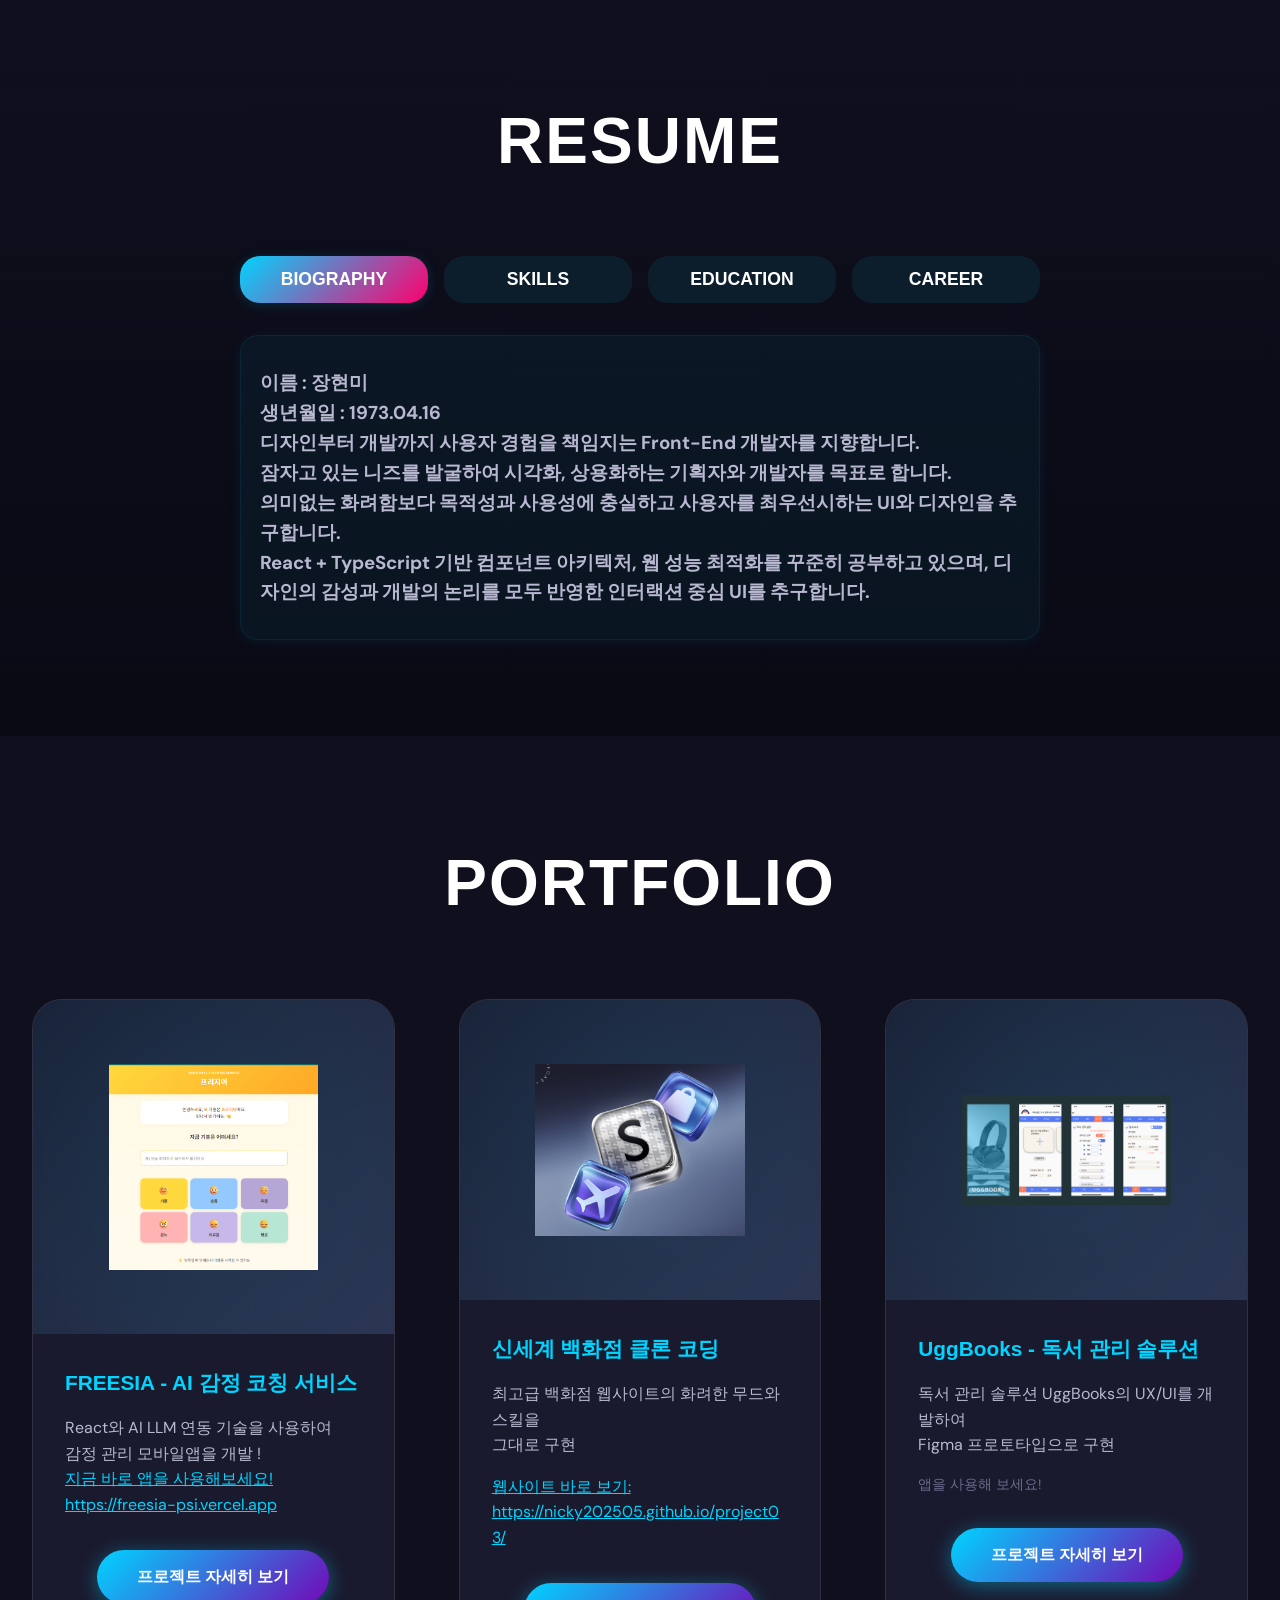
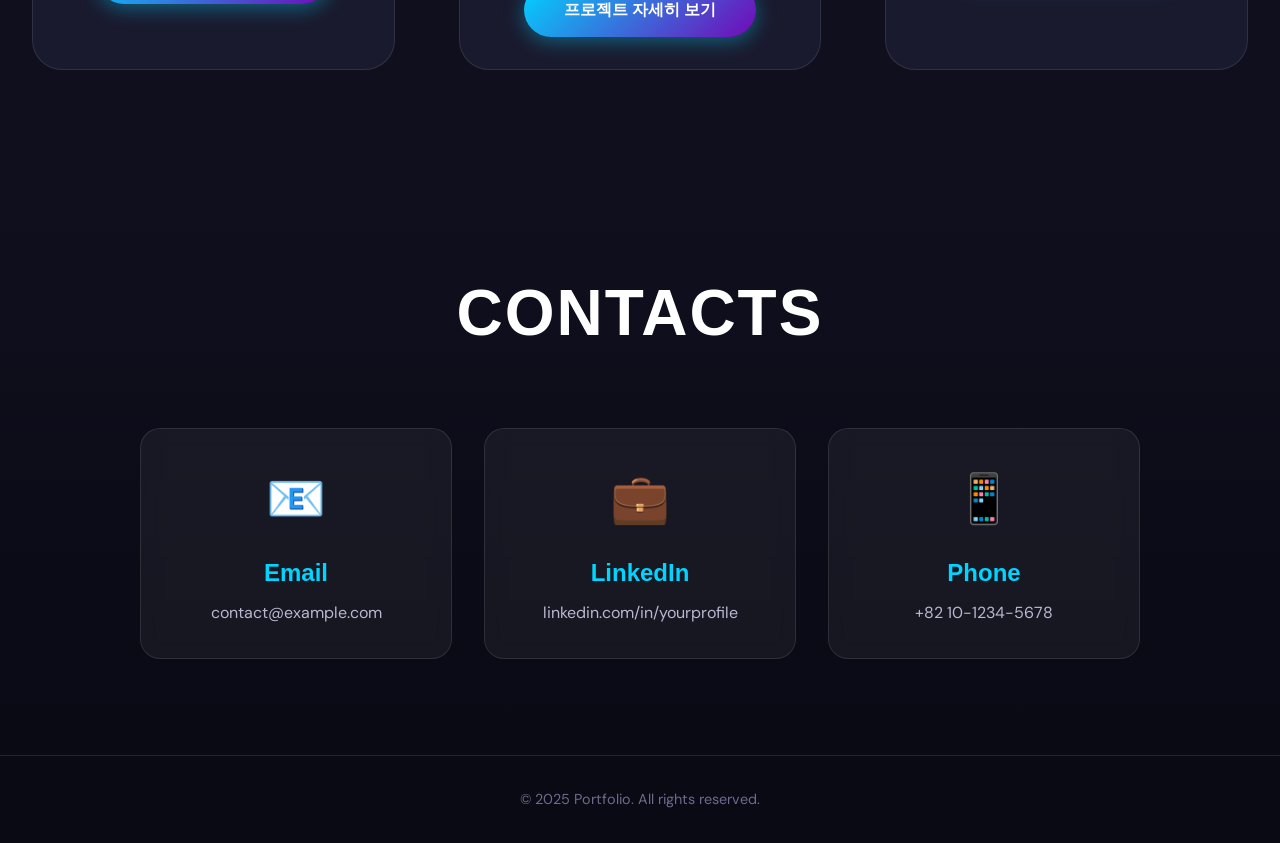
==== commit 12d3d4f5: "4th" ====
--- a/index.html
+++ b/index.html
@@ -44,7 +44,7 @@
                 </div>
                 <div class="hero-text">
                     <h1 class="hero-title">
-                        <span class="title-line">6각형 개발자</span>
+                        <span class="title-line">6각형 개발자 <br>장현미입니다.</span>
                         <span class="title-line">Front-End</span>                    
                         <span class="title-line">Design</span>
                         <span class="title-line">Publishing</span>
@@ -82,7 +82,7 @@
   </defs>
   <!-- 원형 이미지 -->
   <image 
-    href="img/portrait.png" 
+    href="img/jhm_3.png" 
     x="5" y="5" width="190" height="190" 
     clip-path="url(#circleView)" 
     preserveAspectRatio="xMidYMid slice"
@@ -94,7 +94,9 @@
                 </div>
                 <div class="about-details">
                     <h2 class="section-title">ABOUT ME</h2>
-                    <p class="section-subtitle">6+ STRENGTHS</p>
+                    <p class="section-subtitle">6+ STRENGTHS: <br>기획, 디자인, 코딩, <br>팀작업을 위한 소통과 협업까지 <br>준비된 개발자입니다.</p>
+
+                    
                     <div class="strengths-grid">
                         <div class="strength-tag">
                             <span class="tag-icon">🎨</span>
@@ -137,21 +139,80 @@
                 <button class="resume-tab" data-tab="career">CAREER</button>  
             </div>
             <div class="resume-contents">
-                <div class="resume-content-box active" data-content="bio">
-                    <h3>Biography</h3>
-                    <p>자기소개, 경력 요약 등 주요 이력 정보를 입력하세요.</p>
+                <div class="resume-content-box active" data-content="bio">                
+                    <h3>이름 : 장현미</h3>
+                    <h3>생년월일 : 1973.04.16 </h3>  
+                    <h3>디자인부터 개발까지 사용자 경험을 책임지는 Front-End 개발자를 지향합니다. <br> 잠자고 있는 니즈를 발굴하여 시각화, 상용화하는 기획자와 개발자를 목표로 합니다. <br>의미없는 화려함보다
+                        목적성과 사용성에 충실하고 사용자를 최우선시하는 UI와 디자인을 추구합니다.  <br>
+                        React + TypeScript 기반 컴포넌트 아키텍처, 웹 성능 최적화를 꾸준히 공부하고 있으며, 디자인의 감성과 개발의 논리를 모두 반영한 인터랙션 중심 UI를 추구합니다.                        
+                        
+ 
+
+
+                
+
+
+
+
                 </div>
                 <div class="resume-content-box" data-content="skills">
-                    <h3>Skills</h3>
-                    <p>보유 기술 및 역량을 입력하세요.</p>
+                    <h3>Available Skills : React, JavaScript, HTML, CSS, Responsive Design, Figma & Adobe Tools </h3>  
+                    <h2> + </h2> 
+                    <h3> AI Tools : Chat GPT, Claude, Figma Make, Kling etc..  </h3>  
+                    <div class="skill_box">   
+                        <div style="display: grid; grid-template-columns: 1fr 1fr; gap: 1.5rem; justify-items: center; align-items: center;">
+                            <div class="skill-item">
+                                <div class="skill-circle" data-percent="90">
+                                    <svg class="progress-ring" width="160" height="160">
+                                        <circle class="progress-ring-bg" cx="80" cy="80" r="70" stroke-width="12"/>
+                                        <circle class="progress-ring-bar" cx="80" cy="80" r="70" stroke-width="12"/>
+                                    </svg>
+                                    <span class="skill-label">React <br> 90% 
+
+                                    </span>
+                                </div>
+                            </div>
+                            <div class="skill-item">
+                                <div class="skill-circle" data-percent="85">
+                                    <svg class="progress-ring" width="160" height="160">
+                                        <circle class="progress-ring-bg" cx="80" cy="80" r="70" stroke-width="12"/>
+                                        <circle class="progress-ring-bar" cx="80" cy="80" r="70" stroke-width="12"/>
+                                    </svg>
+                                    <span class="skill-label">JavaScript <br> 80% </span>
+                                </div>
+                            </div>
+                            <div class="skill-item">
+                                <div class="skill-circle" data-percent="90">
+                                    <svg class="progress-ring" width="160" height="160">
+                                        <circle class="progress-ring-bg" cx="80" cy="80" r="70" stroke-width="12"/>
+                                        <circle class="progress-ring-bar" cx="80" cy="80" r="70" stroke-width="12"/>
+                                    </svg>
+                                    <span class="skill-label">HTML/CSS <br>90%</span>
+                                </div>
+                            </div>
+                            <div class="skill-item">
+                                <div class="skill-circle" data-percent="90">
+                                    <svg class="progress-ring" width="160" height="160">
+                                        <circle class="progress-ring-bg" cx="80" cy="80" r="70" stroke-width="12"/>
+                                        <circle class="progress-ring-bar" cx="80" cy="80" r="70" stroke-width="12"/>
+                                    </svg>
+                                    <span class="skill-label">Figma <br> 90% </span>
+                                </div>
+                            </div>
+                        </div>
+                    </div>
+
+             
                 </div>
                 <div class="resume-content-box" data-content="education">
-                    <h3>Education</h3>
-                    <p>학력 정보를 입력하세요.</p>
+                    <h3>2025년 10월 : KDT 양성과정 수료 </h3>
+                    <h3>2024년~현재 경희대학교 사이버대학 시각디자인과 (휴학 중) </h3>
+                    <h3>1997년 홍익대학교 독문과 졸업</h3> 
+                
                 </div>
                 <div class="resume-content-box" data-content="career">
-                    <h3>Career</h3>
-                    <p>경력 및 주요 프로젝트를 입력하세요.</p>
+                    <h3>~2025.2 : KB카드, 신한카드 CS 상담원 </h3>
+                    <h3>~2014 : 영어 번역가</h3>      
                 </div>
             </div>
         </div>
@@ -165,20 +226,24 @@
                 <!-- Project 1 -->
                 <div class="project-card">
                     <div class="project-visual">
-                        <div class="project-mockup mockup-1">
-                            <div class="mockup-screen"></div>
-                        </div>
-                    </div>
-                    <div class="project-info">
-                        <h3 class="project-title">MOBILE APP DEVELOPMENT</h3>
-                        <p class="project-desc">
-                            React Native, 스웨덴 전기 배달 e-bike<br>
-                            지도 앱을 활용 사용하게끔
+                         <div class="project-mockup mockup-1"> 
+                               <img src="img/emotion_02.png" alt=""> 
+                         </div>  
+                    </div>
+                    <div class="project-info">                     
+                        <h3 class="project-title">FREESIA - AI 감정 코칭 서비스</h3>
+                        <p class="project-desc">                                  
+                                     React와 AI LLM 연동 기술을 사용하여  <br>
+                                     감정 관리 모바일앱을 개발 ! <br>                                    
+                                     <a href="https://freesia-psi.vercel.app" target="_blank" style="color:var(--color-primary);text-decoration:underline;word-break:break-all;">지금 바로 앱을 사용해보세요! <br>https://freesia-psi.vercel.app</a>
+
                         </p>
                         <a href="https://github.com/xxxcrow/xxxx.git" class="project-link" target="_blank">
-                            https://github.com/xxxcrow/xxxx.git
-                        </a>
-                        <button class="btn btn-project">프로젝트 자세히 보기</button>
+                          
+                        </a>
+                                                <div style="text-align:center; margin-top:1rem;">
+                                                    <button class="btn btn-primary btn-project-open" data-project="1">프로젝트 자세히 보기</button>
+                                                </div>
                     </div>
                 </div>
 
@@ -186,19 +251,24 @@
                 <div class="project-card">
                     <div class="project-visual">
                         <div class="project-mockup mockup-2">
-                            <div class="mockup-icon">S</div>
+                           <img src="img/shin_title.png" alt=""> 
                         </div>
                     </div>
                     <div class="project-info">
-                        <h3 class="project-title">MOBILE APP DEVELOPMENT</h3>
+                        <h3 class="project-title">신세계 백화점 클론 코딩</h3> 
                         <p class="project-desc">
-                            React Native, 스 청구 현황 어플리케이션<br>
-                            지금 보면 더욱 사용하기쉽도록
+                            최고급 백화점 웹사이트의 화려한 무드와 스킬을 <br> 그대로 구현 <br>                            
+                            
                         </p>
-                        <a href="https://github.com/xxxxcrow/xxxx.git" class="project-link" target="_blank">
-                            https://github.com/xxxxcrow/xxxx.git
-                        </a>
-                        <button class="btn btn-project">프로젝트 자세히 보기</button>
+    <a href="https://nicky202505.github.io/project03/" target="_blank" style="color:var(--color-primary);text-decoration:underline;word-break:break-all;">웹사이트 바로 보기: <br>https://nicky202505.github.io/project03/</a>
+
+                        </p>
+                        <a href="https://github.com/xxxcrow/xxxx.git" class="project-link" target="_blank">
+                          
+                        </a>
+                                                <div style="text-align:center; margin-top:1rem;">
+                                                    <button class="btn btn-primary btn-project-open" data-project="2">프로젝트 자세히 보기</button>
+                                                </div>
                     </div>
                 </div>
 
@@ -206,22 +276,26 @@
                 <div class="project-card">
                     <div class="project-visual">
                         <div class="project-mockup mockup-3">
-                            <div class="mockup-screen-split">
-                                <div class="screen-left"></div>
-                                <div class="screen-right"></div>
-                            </div>
+                             <img src="img/ux_frame.png" alt="앱">
                         </div>
                     </div>
                     <div class="project-info">
-                        <h3 class="project-title">MOBILE APP DEVELOPMENT</h3>
+                        <h3 class="project-title">UggBooks - 독서 관리 솔루션 </h3>
                         <p class="project-desc">
-                            React Native, 스 청구 현황 어플리케이션<br>
-                            지금 보면 더욱 사용하기쉽도록
-                        </p>
+                            독서 관리 솔루션 UggBooks의 UX/UI를 개발하여<br>
+                            Figma 프로토타입으로 구현                               
+                        </p> 
+
                         <a href="https://github.com/xxxxcrow/xxxx.git" class="project-link" target="_blank">
-                            https://github.com/xxxxcrow/xxxx.git
-                        </a>
-                        <button class="btn btn-project">프로젝트 자세히 보기</button>
+                            앱을 사용해 보세요!  
+                       
+                        </a>
+                   
+                                                <div style="text-align:center; margin-top:1rem;">
+                                                    <button class="btn btn-primary btn-project-open" data-project="3">프로젝트 자세히 보기</button>
+                                                </div>
+
+                  
                     </div>
                 </div>
             </div>
@@ -260,5 +334,18 @@
     </footer>
 
     <script src="script.js"></script>
+</div>
+
+<!-- Project Modal -->
+<div id="project-modal" class="project-modal" style="display:none;">
+    <div class="project-modal-content">
+        <button class="project-modal-close">×</button>
+        <div class="project-modal-body" id="project-modal-body">
+            <!-- 프로젝트 상세 내용이 여기에 들어갑니다. -->
+            <h2>프로젝트 상세 보기</h2>
+            <p>ㅏㅓ ㅏㅣㅓㅣ</p>
+        </div>
+    </div>
+</div>
 </body>
 </html>
--- a/styles.css
+++ b/styles.css
@@ -1,6 +1,266 @@
-/* Resume 4-column content */
+
+/* =============================== */
+/* 1. CSS Variables & Reset        */
+/* =============================== */
+:root {
+    /* Color Palette */
+    --color-primary: #00d4ff;
+    --color-secondary: #ff006e;
+    --color-accent: #7209b7;
+    --color-bg-dark: #0f0f1e;
+    --color-bg-darker: #0a0a15;
+    --color-bg-card: #1a1a2e;
+    --color-text-primary: #ffffff;
+    --color-text-secondary: #b8b8d1;
+    --color-text-muted: #6b6b8d;
+    /* Typography */
+    --font-display: 'Pretendard', sans-serif;
+    --font-body: 'DM Sans', sans-serif;
+    /* Spacing */
+    --spacing-xs: 0.5rem;
+    --spacing-sm: 1rem;
+    --spacing-md: 2rem;
+    --spacing-lg: 4rem;
+    --spacing-xl: 6rem;
+    /* Animation */
+    --transition-smooth: all 0.4s cubic-bezier(0.4, 0, 0.2, 1);
+    --transition-bounce: all 0.6s cubic-bezier(0.68, -0.55, 0.265, 1.55);
+}
+* {
+    margin: 0;
+    padding: 0;
+    box-sizing: border-box;
+}
+html {
+    scroll-behavior: smooth;
+}
+body {
+    font-family: var(--font-body);
+    background: var(--color-bg-dark);
+    color: var(--color-text-primary);
+    line-height: 1.6;
+    overflow-x: hidden;
+    position: relative;
+}
+
+/* =============================== */
+/* 2. Layout & Container           */
+/* =============================== */
+.container {
+    max-width: 1920px;
+    margin: 0 auto;
+    padding: 0 var(--spacing-md);
+} 
+
+/* =============================== */
+/* 3. Header/Nav                   */
+/* =============================== */
+.header_wrap{ 
+    max-width: 1920px; 
+    height: 82px;  
+    position: fixed;    
+    left: 0;
+    right: 0;
+    margin-left: auto;
+    margin-right: auto;
+    width: 100%;
+    z-index: 101;
+} 
+.header_inner {
+    max-width: 1400px;  
+    height: 100%; 
+    background-color:  #0a1a2e;   
+    margin-left: auto;
+    margin-right: auto; 
+    z-index: 101;  
+    box-shadow: 0 4px 24px rgba(0, 0, 0, 0.12), 0 1.5px 6px rgba(0, 212, 255, 0.08);
+    width: 100%;
+    display: flex;
+    justify-content: center;
+    align-items: center;
+}
+.header-grid {
+    display: grid;
+    grid-template-columns: repeat(5, 1fr);
+    gap: 1rem;
+    width: 100%;
+    max-width: 1400px;
+    height: 82px;
+    align-items: center;  
+}
+.header-col {
+    text-align: center;
+    font-family: var(--font-display);
+    font-size: 1.1rem;
+    color: var(--color-text-primary);
+    padding: 0.5rem 0;
+    text-decoration: none;
+}
+
+/* =============================== */
+/* 4. Project Modal                */
+/* =============================== */
+.project-modal {
+    position: fixed;
+    top: 0;
+    left: 0;
+    width: 100vw;
+    height: 100vh;
+    background: rgba(0,0,0,0.55);
+    display: flex;
+    align-items: center;
+    justify-content: center;
+    z-index: 9999;
+}
+
+.project-modal .btn,
+.project-modal .btn-primary,
+.project-modal .btn-secondary,
+.project-modal .btn-project {
+    min-width: 140px;
+    max-width: 180px;
+    height: 48px;
+    border-radius: 12px;
+    font-size: 1.1rem;
+    font-weight: 600;
+    margin: 0 0.25rem;
+    padding: 0 1.5rem;
+    display: flex;
+    align-items: center;
+    justify-content: center;
+    box-sizing: border-box;
+    transition: background 0.2s, color 0.2s, box-shadow 0.2s;
+    text-align: center;
+    white-space: nowrap;
+}
+.project-modal-content {
+    width: 800px;
+    height: 900px;
+    background: var(--color-bg-card);
+    border-radius: 24px;
+    box-shadow: 0 8px 40px rgba(0,0,0,0.25);
+    position: relative;
+    padding: 2.5rem 2rem;
+    display: flex;
+    flex-direction: column;
+    align-items: flex-end;
+}
+.project-modal-close {
+    position: absolute;
+    top: 18px;
+    right: 24px;
+    background: none;
+    border: none;
+    font-size: 2.5rem;
+    color: var(--color-primary);
+    cursor: pointer;
+    z-index: 2;
+    transition: color 0.2s;
+}
+.project-modal-close:hover {
+    color: var(--color-secondary);
+}
+.project-modal-body {
+    width: 100%;
+    height: 100%;
+    overflow-y: auto;
+    color: var(--color-text-primary);
+    padding-top: 2.5rem;
+}
+.project-visual {
+    position: relative; 
+}
+.project-mockup {
+    width: 90%;
+    height: 90%;
+    max-width: 100%;
+    max-height: 100%;
+    margin: 0 auto;
+    display: flex;
+    align-items: center;
+    justify-content: center;
+}
+.progress-ring {
+    position: absolute;
+    top: 0;
+    left: 0;
+    width: 160px;
+    height: 160px;
+    z-index: 1;
+}
+.progress-ring-bg {
+    fill: none;
+    stroke: rgba(0, 212, 255, 0.08);
+    stroke-width: 12;
+}
+.progress-ring-bar {
+    fill: none;
+    stroke: var(--color-primary);
+    stroke-width: 12;
+    stroke-linecap: round;
+    stroke-dasharray: 439.82;
+    stroke-dashoffset: 439.82;
+    transition: stroke-dashoffset 1.2s var(--transition-smooth);
+}
+
+/* =============================== */
+/* 5. Skill Box & Circle           */
+/* =============================== */
+.skill_box {
+    margin-top: 1.5rem;
+    /* border: 1px solid red;   */
+    height: 80% ;     
+}
+.skill-item {
+    display: flex;
+    flex-direction: column;
+    align-items: center;
+    justify-content: center;
+    height: 180px;
+    background: none;
+    box-shadow: none;
+    transition: var(--transition-smooth);
+}
+.skill-circle {
+    position: relative;
+    display: flex;
+    align-items: center;
+    justify-content: center;
+    width: 160px;
+    height: 160px;
+    background: rgba(0, 212, 255, 0.08);
+    border-radius: 50%;
+    font-family: var(--font-display);
+    font-size: 1.1rem;
+    font-weight: 600;
+    color: var(--color-text-primary);
+    box-shadow: 0 2px 8px rgba(0, 212, 255, 0.07);
+    transition: var(--transition-smooth);
+    margin-bottom: 0.5rem;
+}
+.skill-circle:hover {
+    background: linear-gradient(135deg, var(--color-primary), var(--color-secondary));
+    color: #fff;
+    box-shadow: 0 2px 12px rgba(0, 212, 255, 0.15);
+}
+.skill-label {
+    position: absolute;
+    top: 50%;
+    left: 50%;
+    transform: translate(-50%, -50%);
+    font-family: var(--font-display);
+    font-size: 1.1rem;
+    font-weight: 600;
+    color: var(--color-text-primary);
+    z-index: 2;
+    pointer-events: none;
+}
+
+/* =============================== */
+/* 6. Resume Section               */
+/* =============================== */
 .resume-contents {
-    margin-top: 2rem;
+    margin-top: 2rem;  
 }
 .resume-content-box {
     background: rgba(0, 212, 255, 0.05);
@@ -16,11 +276,13 @@
 .resume-content-box.active {    
     display: block;
     max-width: 800px;
-    margin: 0 auto;
-
-}
-
-/* Resume Tabs */
+    margin-top: 20px;
+    margin-left: auto;      
+    margin-right: auto; 
+} 
+.resume-content-box.active  h3 {
+    color: #b8b8d1;  
+}
 .resume-tabs {
     display: grid;
     grid-template-columns: repeat(4, 1fr);
@@ -28,7 +290,6 @@
     max-width: 800px;
     margin: 2rem auto 0 auto;
 }
-
 .resume-tab {
     background: rgba(0, 212, 255, 0.08);
     color: var(--color-text-primary);
@@ -41,63 +302,14 @@
     cursor: pointer;
     transition: var(--transition-smooth);
 }
-
 .resume-tab.active,
 .resume-tab:hover {
     background: linear-gradient(135deg, var(--color-primary), var(--color-secondary));
     color: #fff;
     box-shadow: 0 2px 12px rgba(0, 212, 255, 0.15);
-}
-
-:root {
-    /* Color Palette */
-    --color-primary: #00d4ff;
-    --color-secondary: #ff006e;
-    --color-accent: #7209b7;
-    --color-bg-dark: #0f0f1e;
-    --color-bg-darker: #0a0a15;
-    --color-bg-card: #1a1a2e;
-    --color-text-primary: #ffffff;
-    --color-text-secondary: #b8b8d1;
-    --color-text-muted: #6b6b8d;
-    
-    /* Typography */
-    --font-display: 'Pretendard', sans-serif;
-    --font-body: 'DM Sans', sans-serif;
-    
-    /* Spacing */
-    --spacing-xs: 0.5rem;
-    --spacing-sm: 1rem;
-    --spacing-md: 2rem;
-    --spacing-lg: 4rem;
-    --spacing-xl: 6rem;
-    
-    /* Animation */
-    --transition-smooth: all 0.4s cubic-bezier(0.4, 0, 0.2, 1);
-    --transition-bounce: all 0.6s cubic-bezier(0.68, -0.55, 0.265, 1.55);
-}
-
-* {
-    margin: 0;
-    padding: 0;
-    box-sizing: border-box;
-}
-
-html {
-    scroll-behavior: smooth;
-}
-
-body {
-    font-family: var(--font-body);
-    background: var(--color-bg-dark);
-    color: var(--color-text-primary);
-    line-height: 1.6;
-    overflow-x: hidden;
-    position: relative;
-}
-
-/* Animated Background Grid */
-body::before {
+} 
+
+
     content: '';
     position: fixed;
     top: 0;
@@ -670,32 +882,51 @@
     position: relative;
     z-index: 1;
     transition: var(--transition-smooth);
-}
+      /* border: 1px solid red;   */
+} 
+
+.project-mockup img{
+    width: 100% ; 
+    height: auto ; 
+}
+
+/* .mockup-3 img {
+    width: 100% ; 
+    height: 20% ;  
+} */
+
 
 .project-card:hover .project-mockup {
     transform: scale(1.05);
 }
 
-.mockup-1 {
+/* .mockup-1 {
     width: 150px;
     height: 200px;
     background: linear-gradient(135deg, #3a3a5a, #2a2a4a);
     border-radius: 30px;
     padding: 10px;
     box-shadow: 0 20px 40px rgba(0, 0, 0, 0.5);
-}
-
-.mockup-1 .mockup-screen {
+        /* border: 1px solid red;   */
+
+}  */
+
+
+
+/* .mockup-1 .mockup-screen {
     width: 100%;
     height: 100%;
     background: linear-gradient(135deg, var(--color-primary), var(--color-accent));
     border-radius: 20px;
-    display: grid;
+    /* display: grid;
     grid-template-columns: repeat(2, 1fr);
-    grid-template-rows: repeat(2, 1fr);
-    gap: 5px;
-    padding: 10px;
-}
+    grid-template-rows: repeat(2, 1fr); */
+    /* gap: 5px; */
+    padding: 10px; 
+    /* border: 1px solid red;  */
+}  */
+
+
 
 .mockup-1 .mockup-screen::before,
 .mockup-1 .mockup-screen::after {
@@ -704,7 +935,7 @@
     border-radius: 10px;
 }
 
-.mockup-2 {
+/* .mockup-2 {
     width: 180px;
     height: 180px;
     background: linear-gradient(135deg, var(--color-primary), var(--color-secondary));
@@ -713,36 +944,33 @@
     justify-content: center;
     align-items: center;
     box-shadow: 0 20px 40px rgba(0, 0, 0, 0.5);
-}
-
-.mockup-icon {
+} */
+
+/* .mockup-icon {
     font-size: 6rem;
     font-weight: 900;
     color: white;
-    font-family: var(--font-display);
-}
-
-.mockup-3 {
+    font-family: var(--font-display);  
+    width: 80% ; 
+    height: 80% ; 
+    border: 1px solid red ; 
+}   
+
+
+
+
+
+/* .mockup-3 {
     width: 250px;
     height: 180px;
     background: linear-gradient(135deg, #3a3a5a, #2a2a4a);
     border-radius: 20px;
     padding: 15px;
     box-shadow: 0 20px 40px rgba(0, 0, 0, 0.5);
-}
-
-.mockup-screen-split {
-    display: flex;
-    gap: 10px;
-    height: 100%;
-}
-
-.screen-left,
-.screen-right {
-    flex: 1;
-    background: linear-gradient(135deg, rgba(0, 212, 255, 0.3), rgba(255, 0, 110, 0.3));
-    border-radius: 10px;
-}
+} */
+
+
+
 
 .project-info {
     padding: var(--spacing-md);
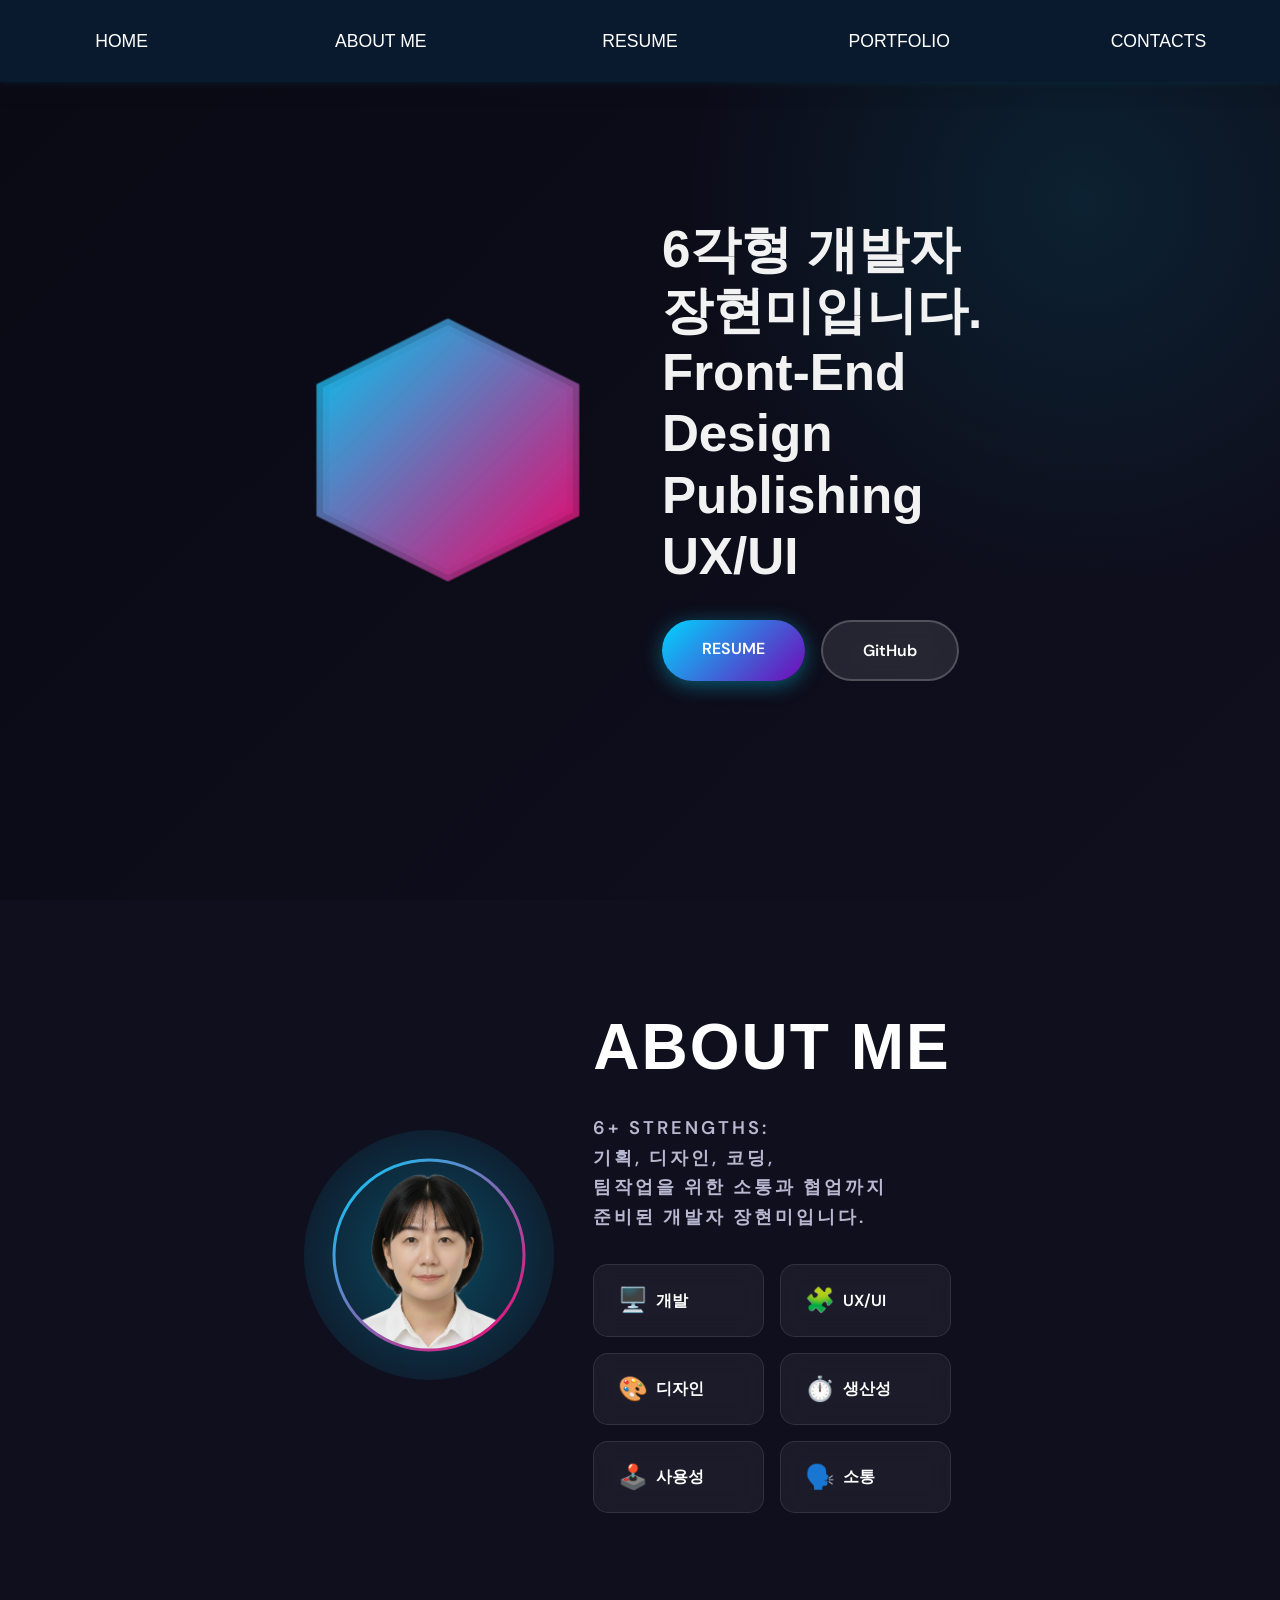
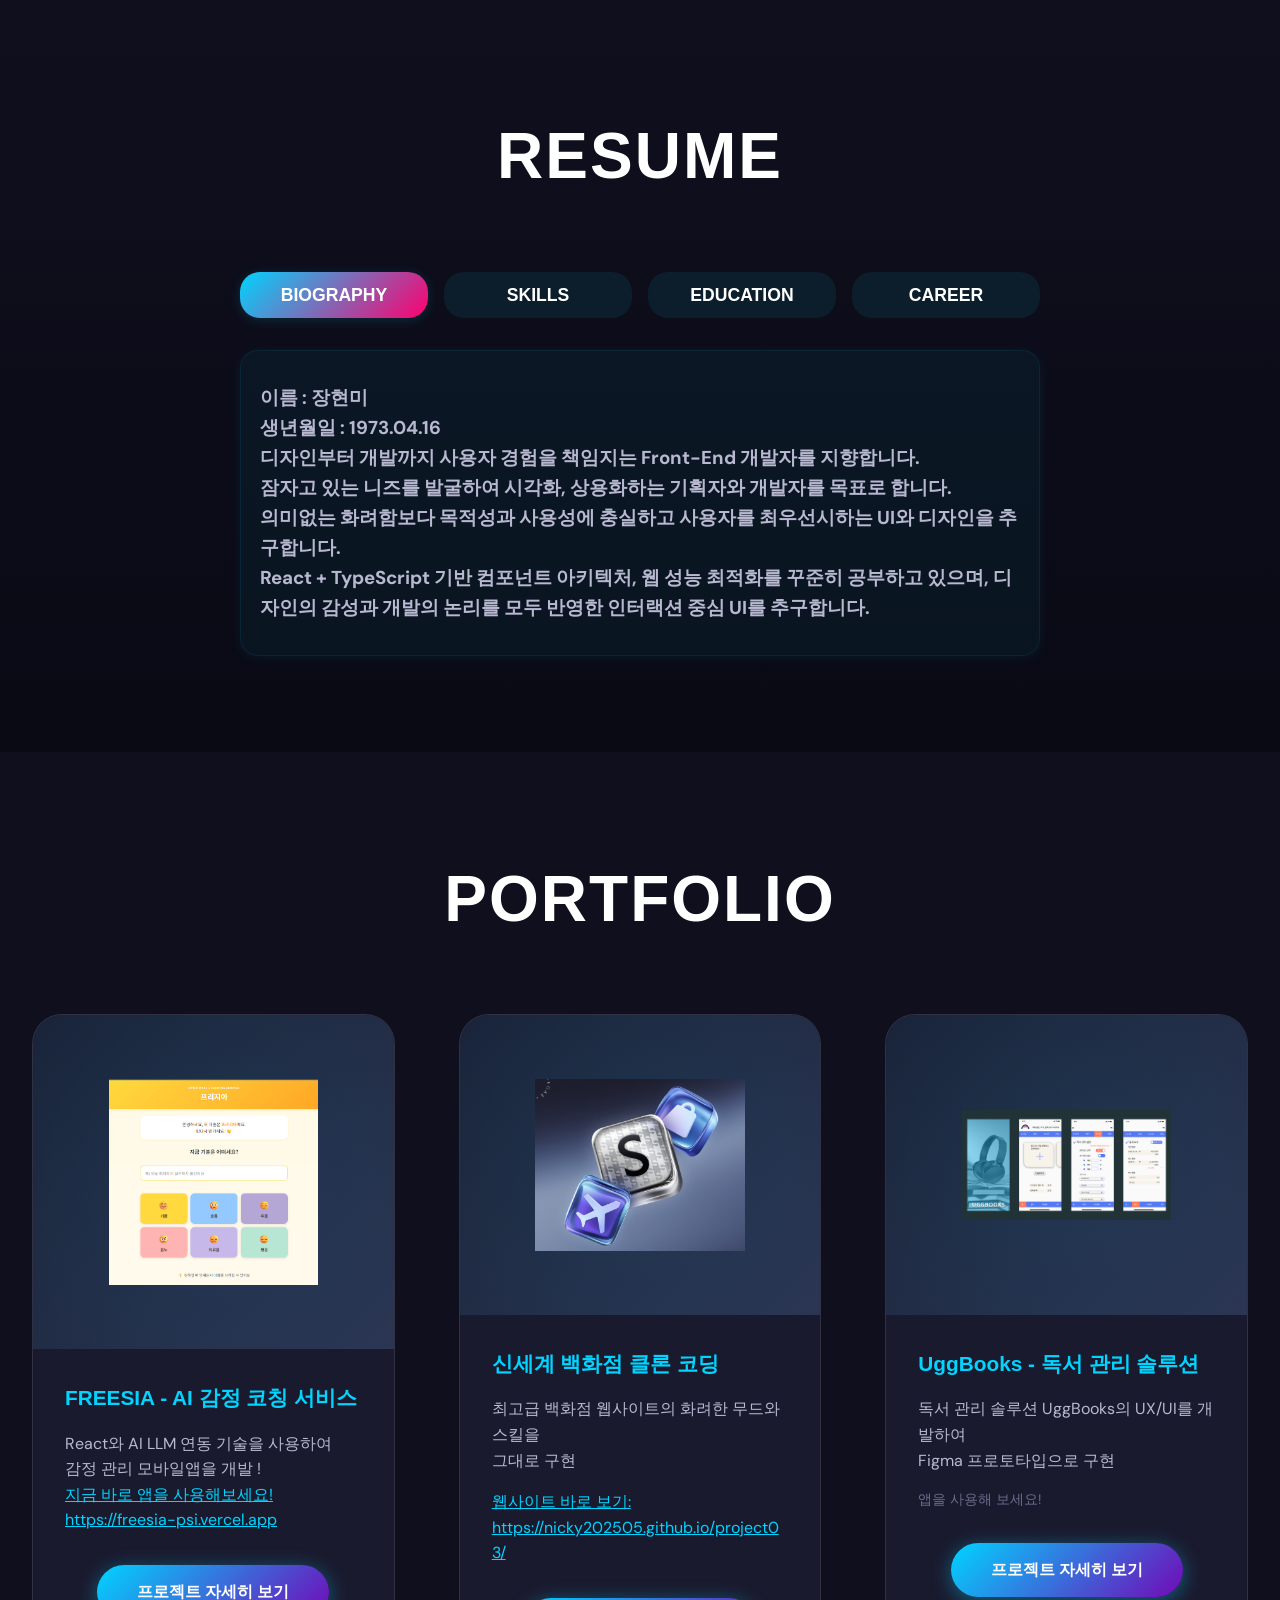
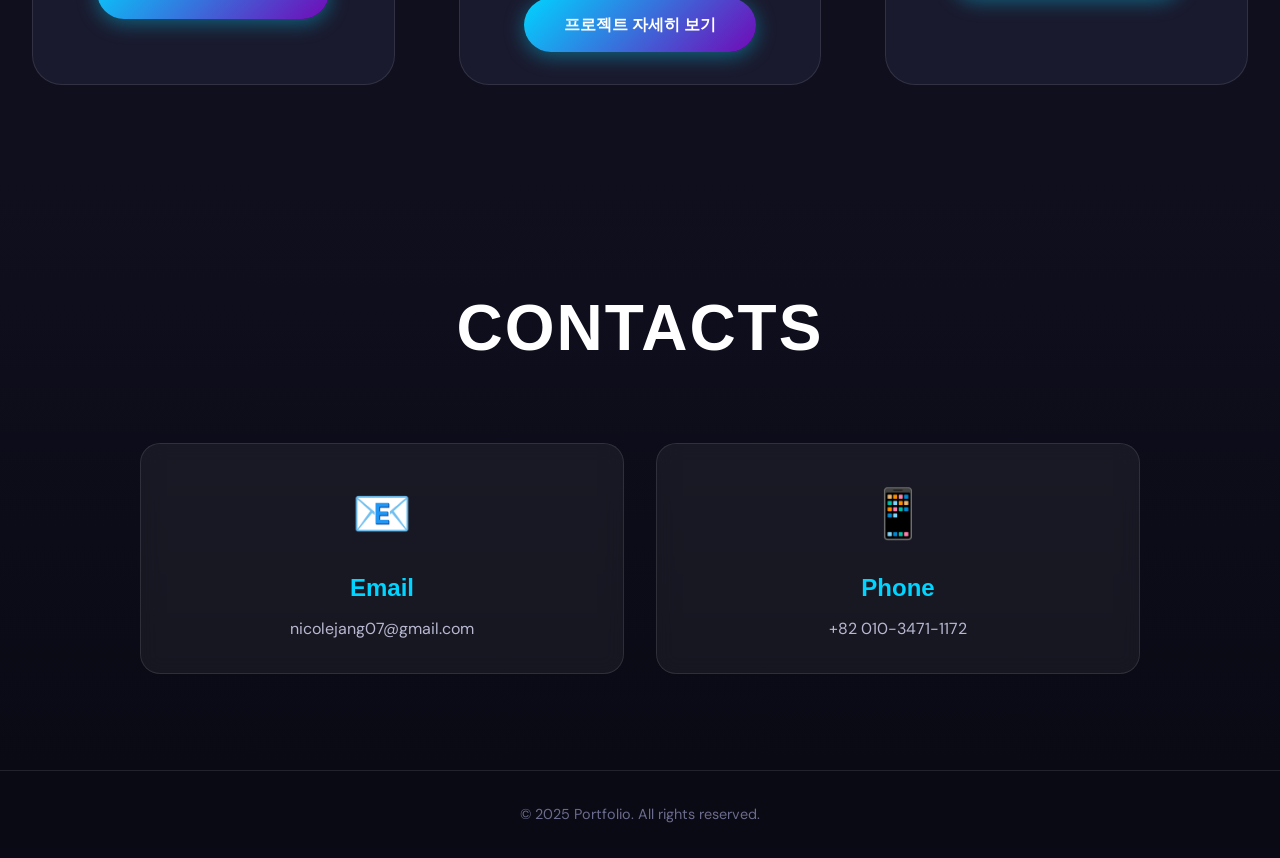
==== commit f92176ab: "5th" ====
--- a/index.html
+++ b/index.html
@@ -51,10 +51,10 @@
                         <span class="title-line">UX/UI</span>                     
                     </h1>
                     <div class="hero-links">
-                        <a href="https://github.com" class="btn btn-primary" target="_blank">
-                            RESUME
-                        </a>
-                        <a href="https://notion.so" class="btn btn-secondary" target="_blank">
+                        <a href="resume.html" class="btn btn-primary" target="_blank">
+                            RESUME 
+                        </a>
+                        <a href="https://github.com/nicky202505" class="btn btn-secondary" target="_blank">
                             GitHub
                         </a>
                     </div>
@@ -94,32 +94,33 @@
                 </div>
                 <div class="about-details">
                     <h2 class="section-title">ABOUT ME</h2>
-                    <p class="section-subtitle">6+ STRENGTHS: <br>기획, 디자인, 코딩, <br>팀작업을 위한 소통과 협업까지 <br>준비된 개발자입니다.</p>
+                    <p class="section-subtitle">6+ STRENGTHS: <br>기획, 디자인, 코딩, <br>팀작업을 위한 소통과 협업까지 
+                        <br>준비된 개발자 장현미입니다.</p>
 
                     
                     <div class="strengths-grid">
                         <div class="strength-tag">
+                            <span class="tag-icon">🖥️</span>
+                            <span>개발</span>
+                        </div>
+                        <div class="strength-tag">
+                            <span class="tag-icon">🧩</span>
+                            <span>UX/UI</span>
+                        </div>
+                        <div class="strength-tag">
                             <span class="tag-icon">🎨</span>
-                            <span>개발</span>
-                        </div>
-                        <div class="strength-tag">
-                            <span class="tag-icon">⚡</span>
-                            <span>UX/UI</span>
-                        </div>
-                        <div class="strength-tag">
-                            <span class="tag-icon">💡</span>
                             <span>디자인</span>
                         </div>
                         <div class="strength-tag">
-                            <span class="tag-icon">🚀</span>
+                            <span class="tag-icon">⏱️</span>
                             <span>생산성</span>
                         </div>
                         <div class="strength-tag">
-                            <span class="tag-icon">🎯</span>
+                            <span class="tag-icon">🕹️</span>
                             <span>사용성</span>
                         </div>
                         <div class="strength-tag">
-                            <span class="tag-icon">✨</span>
+                            <span class="tag-icon">🗣️</span>
                             <span>소통</span>
                         </div>
                     </div>
@@ -310,17 +311,17 @@
                 <div class="contact-item">
                     <div class="contact-icon">📧</div>
                     <h3>Email</h3>
-                    <a href="mailto:contact@example.com">contact@example.com</a>
-                </div>
-                <div class="contact-item">
+                    <a href="mailto:contact@example.com">nicolejang07@gmail.com</a>
+                </div>
+                <!-- <div class="contact-item">
                     <div class="contact-icon">💼</div>
                     <h3>LinkedIn</h3>
                     <a href="https://linkedin.com" target="_blank">linkedin.com/in/yourprofile</a>
-                </div>
+                </div> -->
                 <div class="contact-item">
                     <div class="contact-icon">📱</div>
                     <h3>Phone</h3>
-                    <a href="tel:+821012345678">+82 10-1234-5678</a>
+                    <a href="tel:+821012345678">+82 010-3471-1172</a> 
                 </div>
             </div>
         </div>
--- a/styles.css
+++ b/styles.css
@@ -514,14 +514,15 @@
 .hero-title {
     font-family: var(--font-display);
     font-size: clamp(1.8rem, 5vw, 3.2rem);
-    font-weight: 900;
+    font-weight: 600;  /* 배너 텍스트 */
     line-height: 1.2;
+    color: #f2f2f2;
     margin-bottom: var(--spacing-md);
 }
 
 .title-line {
     display: block;
-    animation: slideUp 0.8s ease-out backwards;
+    animation: slideUp 1.3s ease-out backwards;
 }
 
 
@@ -687,7 +688,7 @@
 }
 
 .section-subtitle {
-    font-size: 1rem;
+    font-size: 1.15rem;
     color: var(--color-text-secondary);
     margin-bottom: var(--spacing-md);
     font-weight: 600;
@@ -1059,6 +1060,8 @@
     margin-bottom: var(--spacing-sm);
 }
 
+
+
 .contact-item h3 {
     font-family: var(--font-display);
     font-size: 1.5rem;
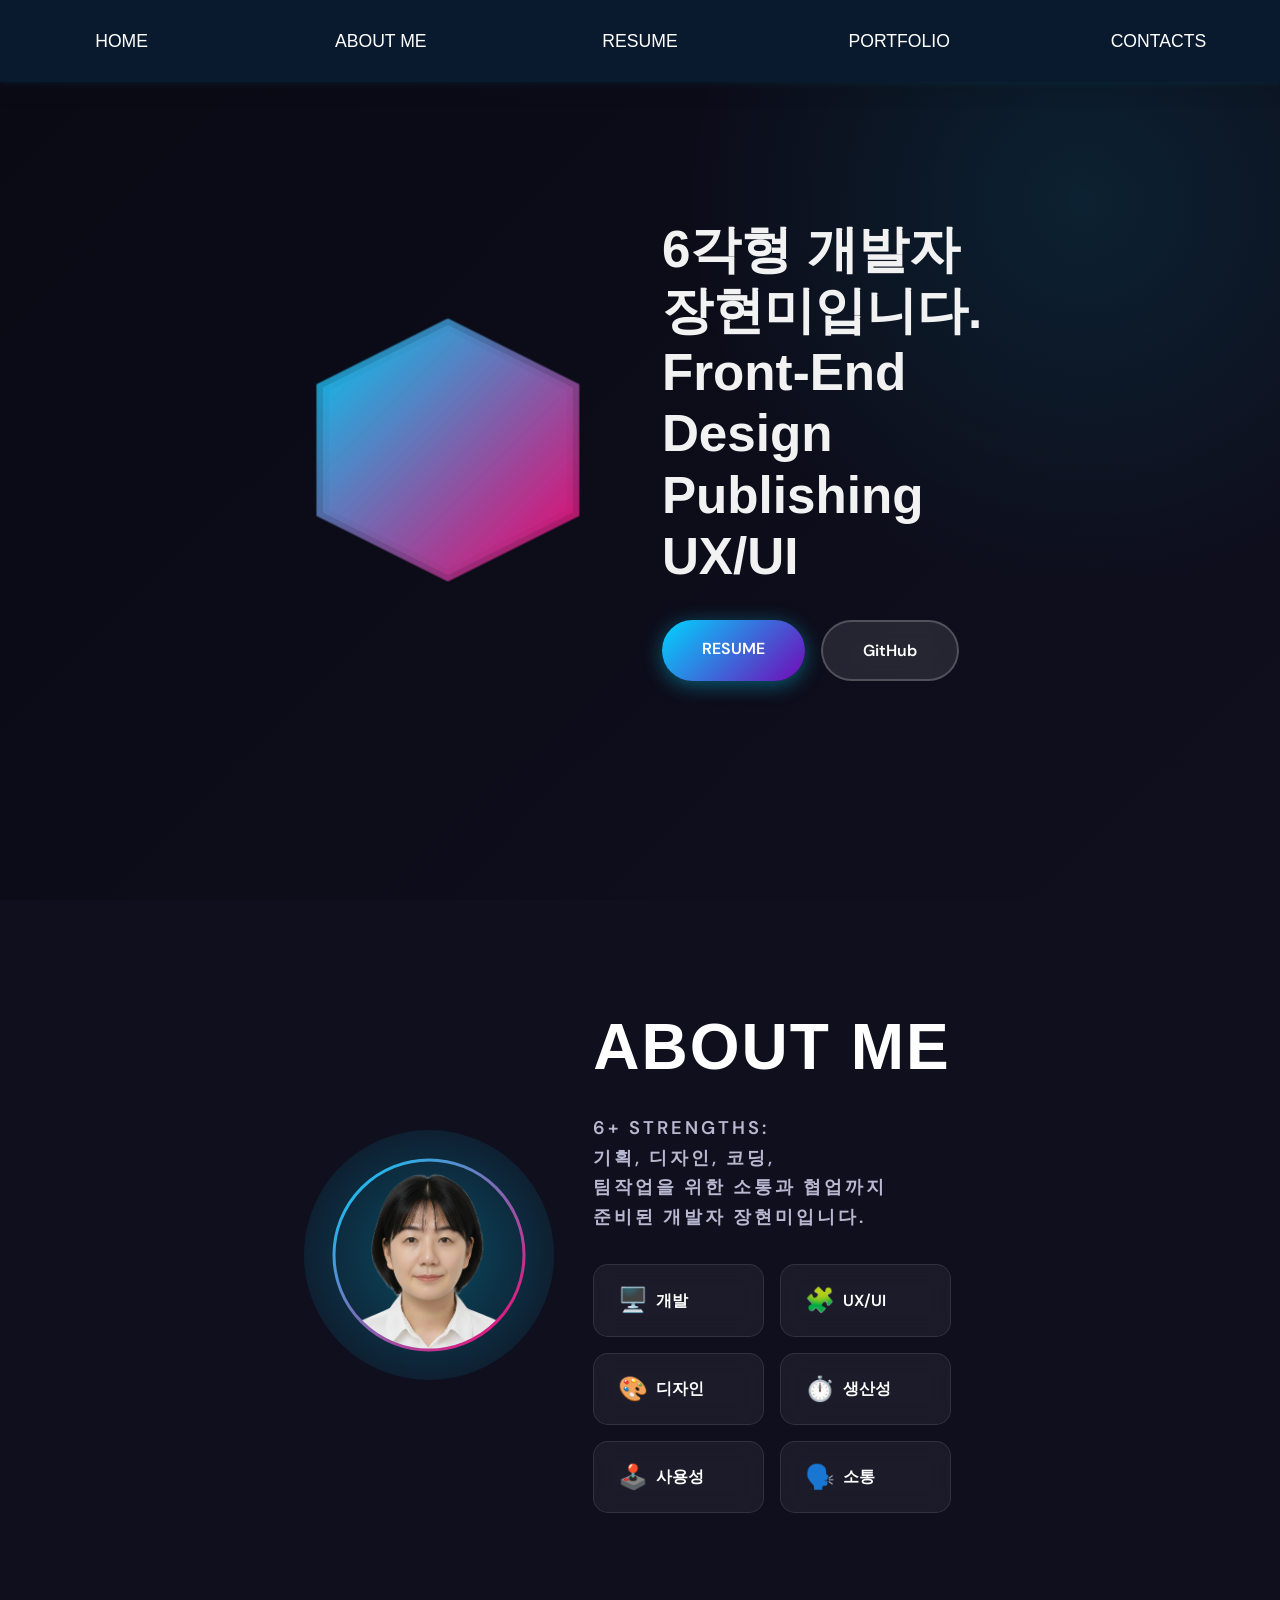
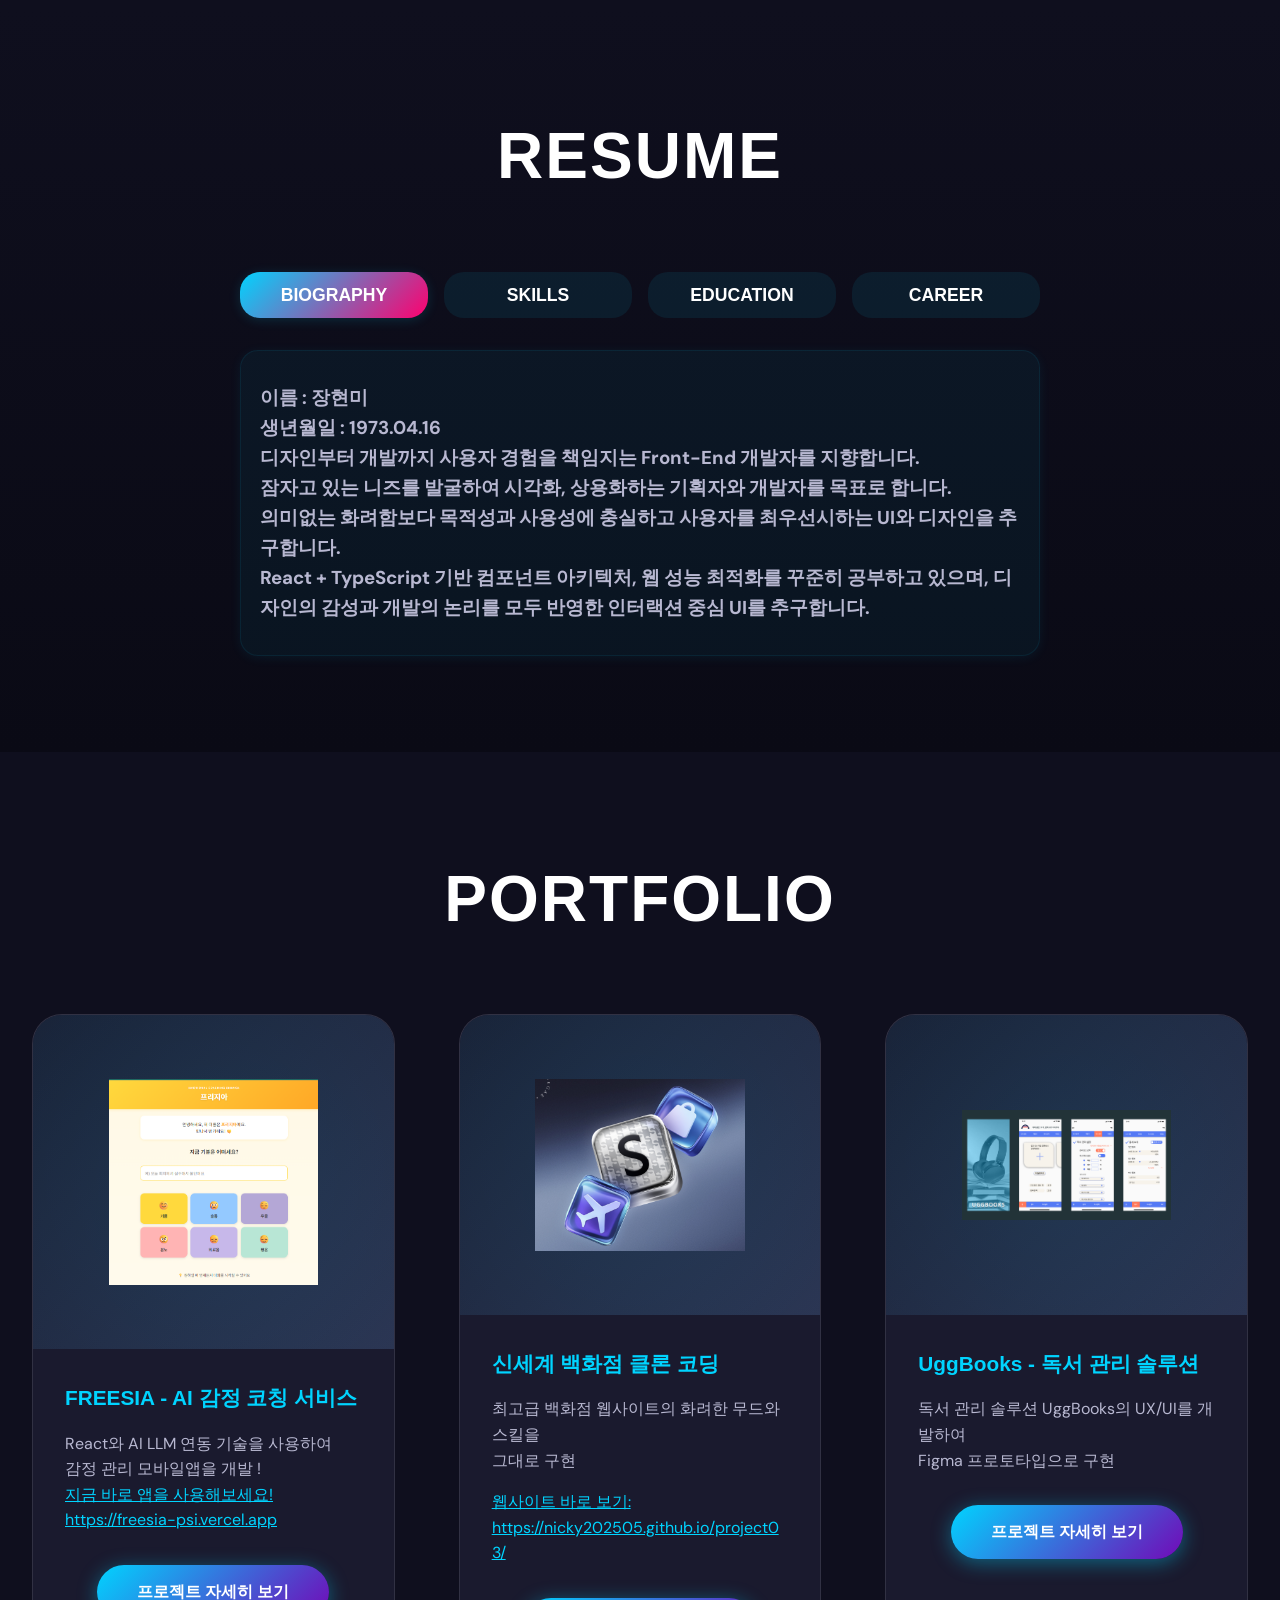
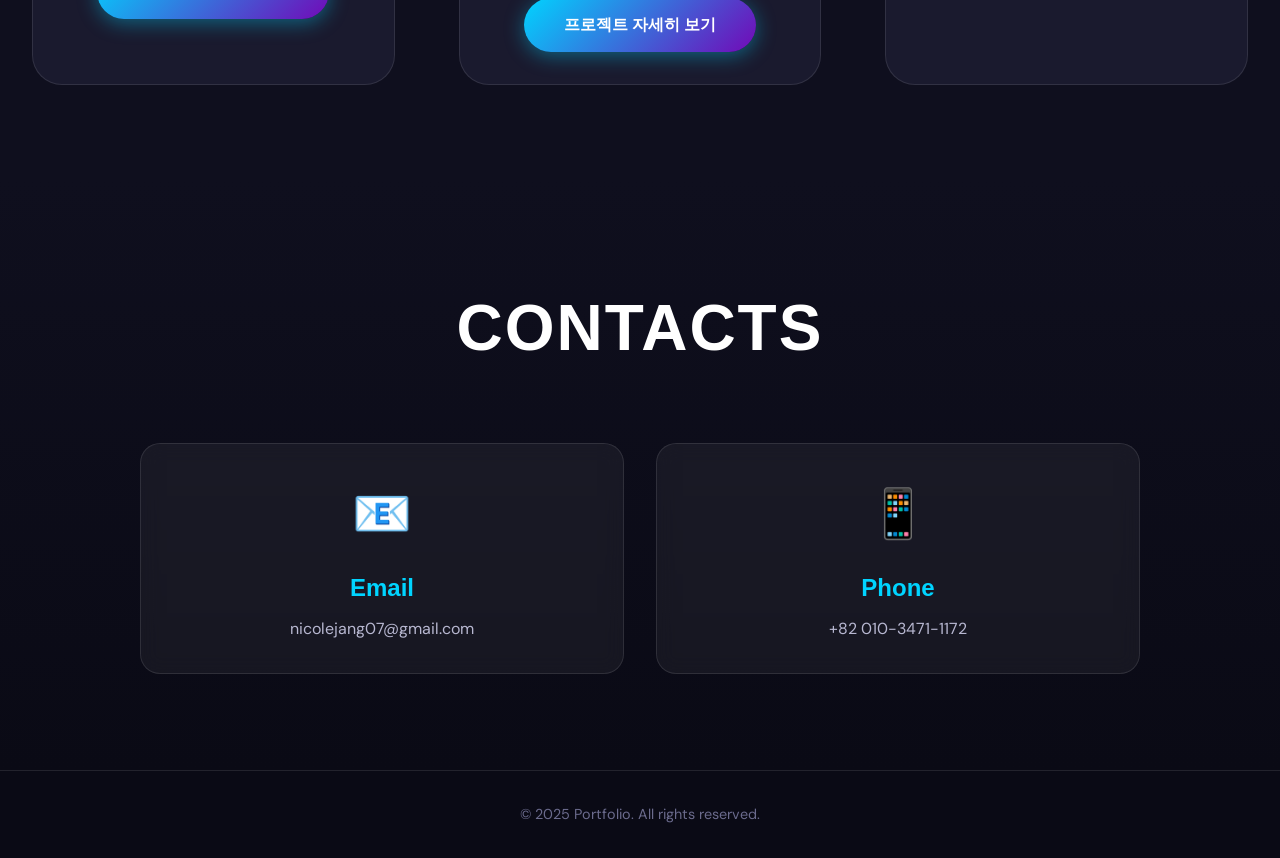
==== commit 4525204a: "5th" ====
--- a/index.html
+++ b/index.html
@@ -285,10 +285,10 @@
                         <p class="project-desc">
                             독서 관리 솔루션 UggBooks의 UX/UI를 개발하여<br>
                             Figma 프로토타입으로 구현                               
-                        </p> 
-
-                        <a href="https://github.com/xxxxcrow/xxxx.git" class="project-link" target="_blank">
-                            앱을 사용해 보세요!  
+                        </p>                         
+
+                        <a href="https://github.com/xxxxcrow/xxxx.git" class="project-link" target="_blank"> 
+                             
                        
                         </a>
                    
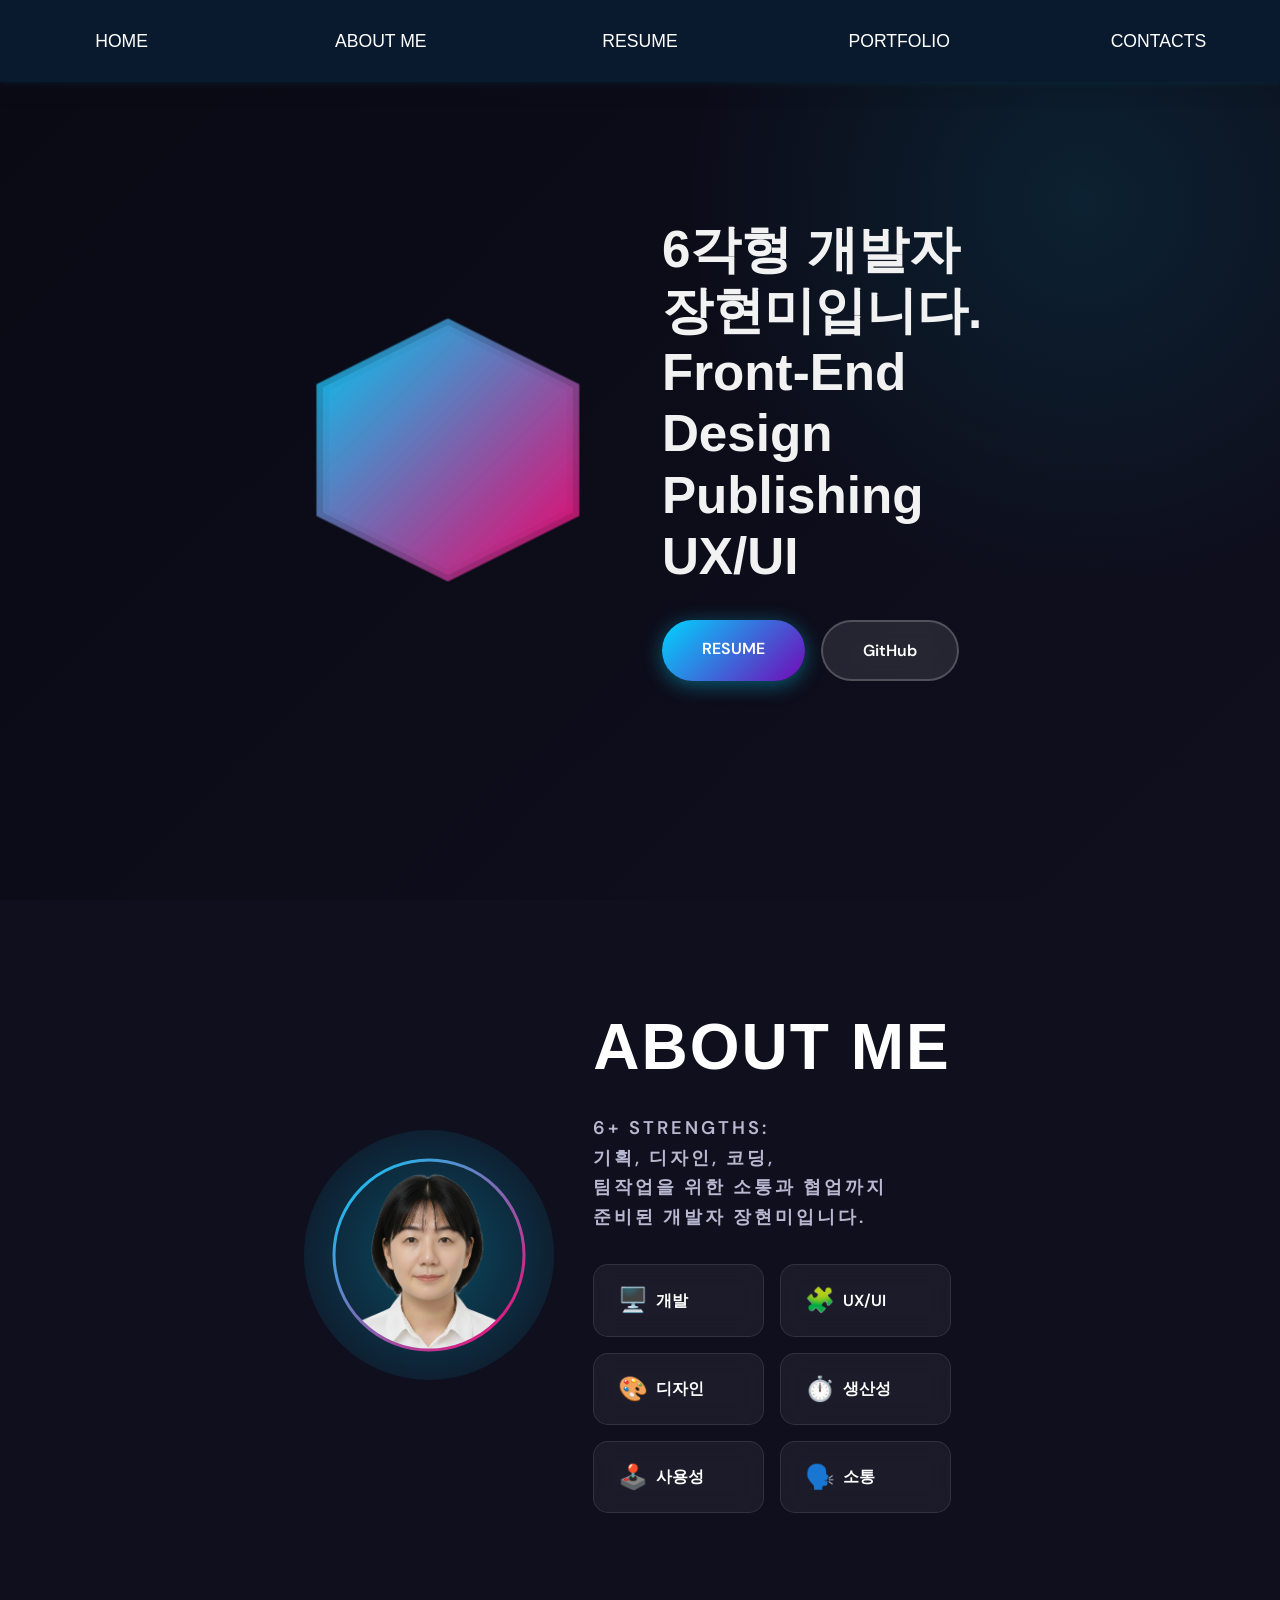
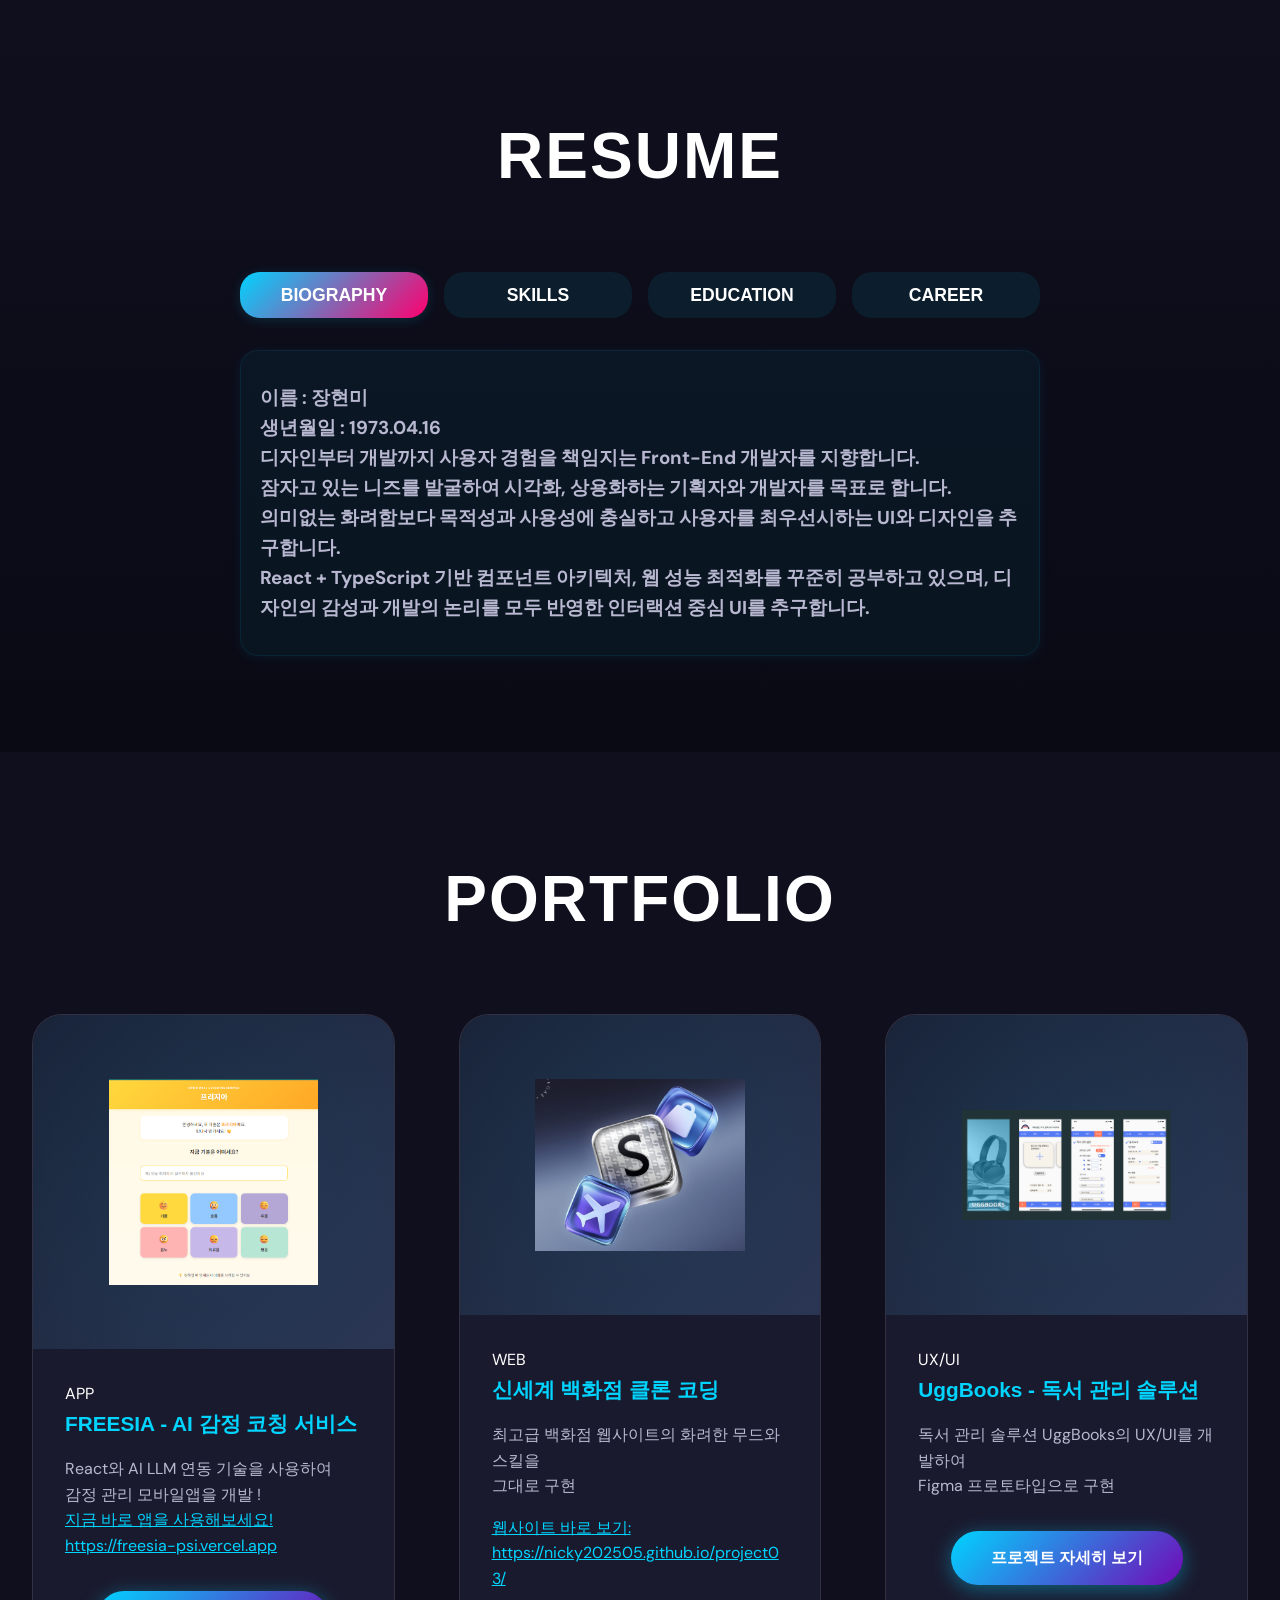
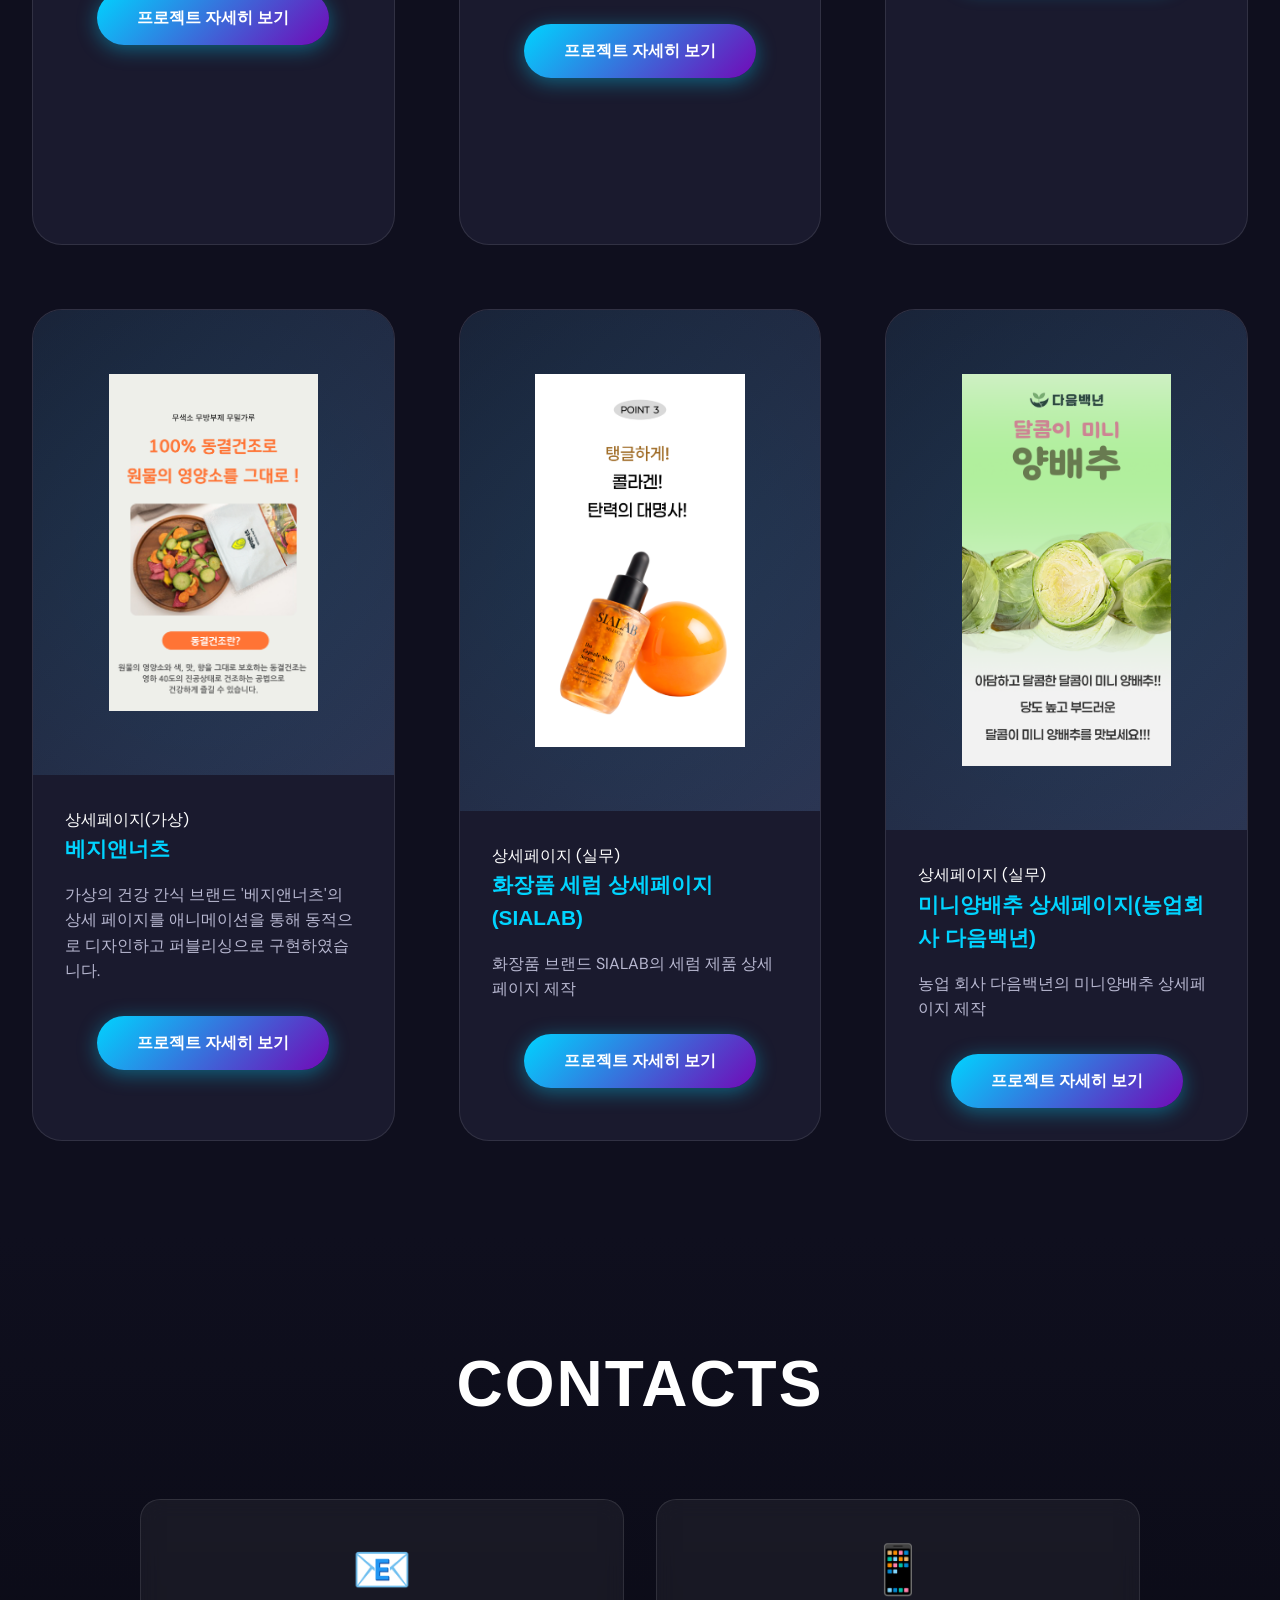
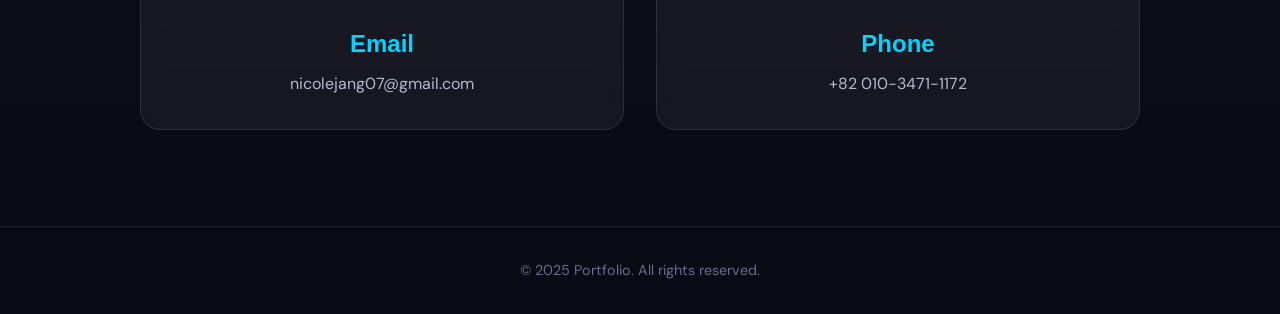
==== commit 54e1ef4f: "Initial commit" ====
--- a/index.html
+++ b/index.html
@@ -1,32 +1,36 @@
 <!DOCTYPE html>
 <html lang="ko">
+
 <head>
     <meta charset="UTF-8">
     <meta name="viewport" content="width=device-width, initial-scale=1.0">
     <title>Portfolio - Front-End Developer</title>
     <link rel="preconnect" href="https://fonts.googleapis.com">
     <link rel="preconnect" href="https://fonts.gstatic.com" crossorigin>
-    <link href="https://fonts.googleapis.com/css2?family=Playfair+Display:wght@400;600;700;900&family=DM+Sans:wght@300;400;500;600;700&display=swap" rel="stylesheet">
+    <link
+        href="https://fonts.googleapis.com/css2?family=Playfair+Display:wght@400;600;700;900&family=DM+Sans:wght@300;400;500;600;700&display=swap"
+        rel="stylesheet">
     <link rel="stylesheet" href="styles.css">
 </head>
+
 <body>
 
-  <section class="header_wrap"> 
-        <div class="header_inner">  
-                <div class="header-grid">
-                        <a class="header-col" href="#home">HOME</a>
-                        <a class="header-col" href="#about">ABOUT ME</a>
-                        <a class="header-col" href="#resume">RESUME</a>
-                        <a class="header-col" href="#portfolio">PORTFOLIO</a>
-                        <a class="header-col" href="#contacts">CONTACTS</a>                      
-                </div>
-        </div>
-
-    </div>
-
-  </section> 
-
- 
+    <section class="header_wrap">
+        <div class="header_inner">
+            <div class="header-grid">
+                <a class="header-col" href="#home">HOME</a>
+                <a class="header-col" href="#about">ABOUT ME</a>
+                <a class="header-col" href="#resume">RESUME</a>
+                <a class="header-col" href="#portfolio">PORTFOLIO</a>
+                <a class="header-col" href="#contacts">CONTACTS</a>
+            </div>
+        </div>
+
+        </div>
+
+    </section>
+
+
 
     </div>
     <!-- Hero Section -->
@@ -45,14 +49,14 @@
                 <div class="hero-text">
                     <h1 class="hero-title">
                         <span class="title-line">6각형 개발자 <br>장현미입니다.</span>
-                        <span class="title-line">Front-End</span>                    
+                        <span class="title-line">Front-End</span>
                         <span class="title-line">Design</span>
                         <span class="title-line">Publishing</span>
-                        <span class="title-line">UX/UI</span>                     
+                        <span class="title-line">UX/UI</span>
                     </h1>
                     <div class="hero-links">
                         <a href="resume.html" class="btn btn-primary" target="_blank">
-                            RESUME 
+                            RESUME
                         </a>
                         <a href="https://github.com/nicky202505" class="btn btn-secondary" target="_blank">
                             GitHub
@@ -71,33 +75,30 @@
                     <div class="profile-glow"></div>
                     <div class="profile-image">
                         <svg viewBox="0 0 200 200" xmlns="http://www.w3.org/2000/svg">
-  <defs>
-    <clipPath id="circleView">
-      <circle cx="100" cy="100" r="95"/>
-    </clipPath>
-    <linearGradient id="gradient" x1="0%" y1="0%" x2="100%" y2="100%">
-      <stop offset="0%" style="stop-color:#00d4ff;stop-opacity:1" />
-      <stop offset="100%" style="stop-color:#ff006e;stop-opacity:1" />
-    </linearGradient>
-  </defs>
-  <!-- 원형 이미지 -->
-  <image 
-    href="img/jhm_3.png" 
-    x="5" y="5" width="190" height="190" 
-    clip-path="url(#circleView)" 
-    preserveAspectRatio="xMidYMid slice"
-  />
-  <!-- 원형 테두리 -->
-  <circle cx="100" cy="100" r="95" fill="none" stroke="url(#gradient)" stroke-width="3"/>
-</svg>
+                            <defs>
+                                <clipPath id="circleView">
+                                    <circle cx="100" cy="100" r="95" />
+                                </clipPath>
+                                <linearGradient id="gradient" x1="0%" y1="0%" x2="100%" y2="100%">
+                                    <stop offset="0%" style="stop-color:#00d4ff;stop-opacity:1" />
+                                    <stop offset="100%" style="stop-color:#ff006e;stop-opacity:1" />
+                                </linearGradient>
+                            </defs>
+                            <!-- 원형 이미지 -->
+                            <image href="img/jhm_3.png" x="5" y="5" width="190" height="190"
+                                clip-path="url(#circleView)" preserveAspectRatio="xMidYMid slice" />
+                            <!-- 원형 테두리 -->
+                            <circle cx="100" cy="100" r="95" fill="none" stroke="url(#gradient)" stroke-width="3" />
+                        </svg>
                     </div>
                 </div>
                 <div class="about-details">
                     <h2 class="section-title">ABOUT ME</h2>
-                    <p class="section-subtitle">6+ STRENGTHS: <br>기획, 디자인, 코딩, <br>팀작업을 위한 소통과 협업까지 
-                        <br>준비된 개발자 장현미입니다.</p>
-
-                    
+                    <p class="section-subtitle">6+ STRENGTHS: <br>기획, 디자인, 코딩, <br>팀작업을 위한 소통과 협업까지
+                        <br>준비된 개발자 장현미입니다.
+                    </p>
+
+
                     <div class="strengths-grid">
                         <div class="strength-tag">
                             <span class="tag-icon">🖥️</span>
@@ -136,39 +137,42 @@
             <div class="resume-tabs">
                 <button class="resume-tab active" data-tab="bio">BIOGRAPHY</button>
                 <button class="resume-tab" data-tab="skills">SKILLS</button>
-                <button class="resume-tab" data-tab="education">EDUCATION</button> 
-                <button class="resume-tab" data-tab="career">CAREER</button>  
+                <button class="resume-tab" data-tab="education">EDUCATION</button>
+                <button class="resume-tab" data-tab="career">CAREER</button>
             </div>
             <div class="resume-contents">
-                <div class="resume-content-box active" data-content="bio">                
+                <div class="resume-content-box active" data-content="bio">
                     <h3>이름 : 장현미</h3>
-                    <h3>생년월일 : 1973.04.16 </h3>  
-                    <h3>디자인부터 개발까지 사용자 경험을 책임지는 Front-End 개발자를 지향합니다. <br> 잠자고 있는 니즈를 발굴하여 시각화, 상용화하는 기획자와 개발자를 목표로 합니다. <br>의미없는 화려함보다
-                        목적성과 사용성에 충실하고 사용자를 최우선시하는 UI와 디자인을 추구합니다.  <br>
-                        React + TypeScript 기반 컴포넌트 아키텍처, 웹 성능 최적화를 꾸준히 공부하고 있으며, 디자인의 감성과 개발의 논리를 모두 반영한 인터랙션 중심 UI를 추구합니다.                        
-                        
- 
-
-
-                
+                    <h3>생년월일 : 1973.04.16 </h3>
+                    <h3>디자인부터 개발까지 사용자 경험을 책임지는 Front-End 개발자를 지향합니다. <br> 잠자고 있는 니즈를 발굴하여 시각화, 상용화하는 기획자와 개발자를 목표로 합니다.
+                        <br>의미없는 화려함보다
+                        목적성과 사용성에 충실하고 사용자를 최우선시하는 UI와 디자인을 추구합니다. <br>
+                        React + TypeScript 기반 컴포넌트 아키텍처, 웹 성능 최적화를 꾸준히 공부하고 있으며, 디자인의 감성과 개발의 논리를 모두 반영한 인터랙션 중심 UI를
+                        추구합니다.
+
+
+
+
+
 
 
 
 
                 </div>
                 <div class="resume-content-box" data-content="skills">
-                    <h3>Available Skills : React, JavaScript, HTML, CSS, Responsive Design, Figma & Adobe Tools </h3>  
-                    <h2> + </h2> 
-                    <h3> AI Tools : Chat GPT, Claude, Figma Make, Kling etc..  </h3>  
-                    <div class="skill_box">   
-                        <div style="display: grid; grid-template-columns: 1fr 1fr; gap: 1.5rem; justify-items: center; align-items: center;">
+                    <h3>Available Skills : React, JavaScript, HTML, CSS, Responsive Design, Figma & Adobe Tools </h3>
+                    <h2> + </h2>
+                    <h3> AI Tools : Chat GPT, Claude, Figma Make, Kling etc.. </h3>
+                    <div class="skill_box">
+                        <div
+                            style="display: grid; grid-template-columns: 1fr 1fr; gap: 1.5rem; justify-items: center; align-items: center;">
                             <div class="skill-item">
                                 <div class="skill-circle" data-percent="90">
                                     <svg class="progress-ring" width="160" height="160">
-                                        <circle class="progress-ring-bg" cx="80" cy="80" r="70" stroke-width="12"/>
-                                        <circle class="progress-ring-bar" cx="80" cy="80" r="70" stroke-width="12"/>
+                                        <circle class="progress-ring-bg" cx="80" cy="80" r="70" stroke-width="12" />
+                                        <circle class="progress-ring-bar" cx="80" cy="80" r="70" stroke-width="12" />
                                     </svg>
-                                    <span class="skill-label">React <br> 90% 
+                                    <span class="skill-label">React <br> 90%
 
                                     </span>
                                 </div>
@@ -176,8 +180,8 @@
                             <div class="skill-item">
                                 <div class="skill-circle" data-percent="85">
                                     <svg class="progress-ring" width="160" height="160">
-                                        <circle class="progress-ring-bg" cx="80" cy="80" r="70" stroke-width="12"/>
-                                        <circle class="progress-ring-bar" cx="80" cy="80" r="70" stroke-width="12"/>
+                                        <circle class="progress-ring-bg" cx="80" cy="80" r="70" stroke-width="12" />
+                                        <circle class="progress-ring-bar" cx="80" cy="80" r="70" stroke-width="12" />
                                     </svg>
                                     <span class="skill-label">JavaScript <br> 80% </span>
                                 </div>
@@ -185,8 +189,8 @@
                             <div class="skill-item">
                                 <div class="skill-circle" data-percent="90">
                                     <svg class="progress-ring" width="160" height="160">
-                                        <circle class="progress-ring-bg" cx="80" cy="80" r="70" stroke-width="12"/>
-                                        <circle class="progress-ring-bar" cx="80" cy="80" r="70" stroke-width="12"/>
+                                        <circle class="progress-ring-bg" cx="80" cy="80" r="70" stroke-width="12" />
+                                        <circle class="progress-ring-bar" cx="80" cy="80" r="70" stroke-width="12" />
                                     </svg>
                                     <span class="skill-label">HTML/CSS <br>90%</span>
                                 </div>
@@ -194,8 +198,8 @@
                             <div class="skill-item">
                                 <div class="skill-circle" data-percent="90">
                                     <svg class="progress-ring" width="160" height="160">
-                                        <circle class="progress-ring-bg" cx="80" cy="80" r="70" stroke-width="12"/>
-                                        <circle class="progress-ring-bar" cx="80" cy="80" r="70" stroke-width="12"/>
+                                        <circle class="progress-ring-bg" cx="80" cy="80" r="70" stroke-width="12" />
+                                        <circle class="progress-ring-bar" cx="80" cy="80" r="70" stroke-width="12" />
                                     </svg>
                                     <span class="skill-label">Figma <br> 90% </span>
                                 </div>
@@ -203,17 +207,17 @@
                         </div>
                     </div>
 
-             
+
                 </div>
                 <div class="resume-content-box" data-content="education">
                     <h3>2025년 10월 : KDT 양성과정 수료 </h3>
                     <h3>2024년~현재 경희대학교 사이버대학 시각디자인과 (휴학 중) </h3>
-                    <h3>1997년 홍익대학교 독문과 졸업</h3> 
-                
+                    <h3>1997년 홍익대학교 독문과 졸업</h3>
+
                 </div>
                 <div class="resume-content-box" data-content="career">
                     <h3>~2025.2 : KB카드, 신한카드 CS 상담원 </h3>
-                    <h3>~2014 : 영어 번역가</h3>      
+                    <h3>~2014 : 영어 번역가</h3>
                 </div>
             </div>
         </div>
@@ -224,83 +228,150 @@
         <div class="container">
             <h2 class="section-title">PORTFOLIO</h2>
             <div class="portfolio-grid">
-                <!-- Project 1 -->
-                <div class="project-card">
-                    <div class="project-visual">
-                         <div class="project-mockup mockup-1"> 
-                               <img src="img/emotion_02.png" alt=""> 
-                         </div>  
-                    </div>
-                    <div class="project-info">                     
+                <!-- Project 1 (1행 1열) -->
+                <div class="project-card" style="grid-column: 1; grid-row: 1;">
+                    <div class="project-visual">
+                        <div class="project-mockup mockup-1">
+                            <img src="img/emotion_02.png" alt="">
+                        </div>
+                    </div>
+                    <div class="project-info">
+                        <P>APP</P>
                         <h3 class="project-title">FREESIA - AI 감정 코칭 서비스</h3>
-                        <p class="project-desc">                                  
-                                     React와 AI LLM 연동 기술을 사용하여  <br>
-                                     감정 관리 모바일앱을 개발 ! <br>                                    
-                                     <a href="https://freesia-psi.vercel.app" target="_blank" style="color:var(--color-primary);text-decoration:underline;word-break:break-all;">지금 바로 앱을 사용해보세요! <br>https://freesia-psi.vercel.app</a>
-
-                        </p>
-                        <a href="https://github.com/xxxcrow/xxxx.git" class="project-link" target="_blank">
-                          
-                        </a>
-                                                <div style="text-align:center; margin-top:1rem;">
-                                                    <button class="btn btn-primary btn-project-open" data-project="1">프로젝트 자세히 보기</button>
-                                                </div>
-                    </div>
-                </div>
-
-                <!-- Project 2 -->
-                <div class="project-card">
+                        <p class="project-desc">
+                            React와 AI LLM 연동 기술을 사용하여 <br>
+                            감정 관리 모바일앱을 개발 ! <br>
+                            <a href="https://freesia-psi.vercel.app" target="_blank"
+                                style="color:var(--color-primary);text-decoration:underline;word-break:break-all;">지금 바로
+                                앱을 사용해보세요! <br>https://freesia-psi.vercel.app</a>
+                        </p>
+                        <a href="https://github.com/xxxcrow/xxxx.git" class="project-link" target="_blank"></a>
+                        <div style="text-align:center; margin-top:1rem;">
+                            <button class="btn btn-primary btn-project-open" data-project="1">프로젝트 자세히 보기</button>
+                        </div>
+                    </div>
+                </div>
+
+                <!-- Project 2 (1행 2열) -->
+                <div class="project-card" style="grid-column: 2; grid-row: 1;">
                     <div class="project-visual">
                         <div class="project-mockup mockup-2">
-                           <img src="img/shin_title.png" alt=""> 
-                        </div>
-                    </div>
-                    <div class="project-info">
-                        <h3 class="project-title">신세계 백화점 클론 코딩</h3> 
-                        <p class="project-desc">
-                            최고급 백화점 웹사이트의 화려한 무드와 스킬을 <br> 그대로 구현 <br>                            
-                            
-                        </p>
-    <a href="https://nicky202505.github.io/project03/" target="_blank" style="color:var(--color-primary);text-decoration:underline;word-break:break-all;">웹사이트 바로 보기: <br>https://nicky202505.github.io/project03/</a>
-
-                        </p>
-                        <a href="https://github.com/xxxcrow/xxxx.git" class="project-link" target="_blank">
-                          
-                        </a>
-                                                <div style="text-align:center; margin-top:1rem;">
-                                                    <button class="btn btn-primary btn-project-open" data-project="2">프로젝트 자세히 보기</button>
-                                                </div>
-                    </div>
-                </div>
-
-                <!-- Project 3 -->
-                <div class="project-card">
+                            <img src="img/shin_title.png" alt="">
+                        </div>
+                    </div>
+                    <div class="project-info">
+                        <P>WEB</P>
+                        <h3 class="project-title">신세계 백화점 클론 코딩</h3>
+                        <p class="project-desc">
+                            최고급 백화점 웹사이트의 화려한 무드와 스킬을 <br> 그대로 구현 <br>
+                        </p>
+                        <a href="https://nicky202505.github.io/project03/" target="_blank"
+                            style="color:var(--color-primary);text-decoration:underline;word-break:break-all;">웹사이트 바로
+                            보기: <br>https://nicky202505.github.io/project03/</a>
+                        <a href="https://github.com/xxxcrow/xxxx.git" class="project-link" target="_blank"></a>
+                        <div style="text-align:center; margin-top:1rem;">
+                            <button class="btn btn-primary btn-project-open" data-project="2">프로젝트 자세히 보기</button>
+                        </div>
+                    </div>
+                </div>
+
+                <!-- Project 3 (1행 3열) -->
+                <div class="project-card" style="grid-column: 3; grid-row: 1;">
                     <div class="project-visual">
                         <div class="project-mockup mockup-3">
-                             <img src="img/ux_frame.png" alt="앱">
-                        </div>
-                    </div>
-                    <div class="project-info">
+                            <img src="img/ux_frame.png" alt="앱">
+                        </div>
+                    </div>
+                    <div class="project-info">
+                        <p>UX/UI</p>
                         <h3 class="project-title">UggBooks - 독서 관리 솔루션 </h3>
                         <p class="project-desc">
                             독서 관리 솔루션 UggBooks의 UX/UI를 개발하여<br>
-                            Figma 프로토타입으로 구현                               
-                        </p>                         
-
-                        <a href="https://github.com/xxxxcrow/xxxx.git" class="project-link" target="_blank"> 
-                             
+                            Figma 프로토타입으로 구현
+                        </p>
+                        <a href="https://github.com/xxxxcrow/xxxx.git" class="project-link" target="_blank"></a>
+                        <div style="text-align:center; margin-top:1rem;">
+                            <button class="btn btn-primary btn-project-open" data-project="3">프로젝트 자세히 보기</button>
+                        </div>
+                    </div>
+                </div>
+
+                <!-- Project 4 (2행 1열) -->
+                <div class="project-card" style="grid-column: 1; grid-row: 2;">
+                    <div class="project-visual">
+                        <div class="project-mockup mockup-5">
+                            <img src="img/section6.png" alt="베지앤너츠">
+                        </div>
+                    </div>
+                    <div class="project-info">
+                         <p>상세페이지(가상)    </p>
+                        <h3 class="project-title">베지앤너츠</h3>
+                        <p class="project-desc">
+                            가상의 건강 간식 브랜드 '베지앤너츠'의 상세 페이지를 애니메이션을 통해 동적으로 디자인하고 퍼블리싱으로 구현하였습니다.
+
+
+
+                        </p>
+                        <a href="#" class="project-link" target="_blank"></a>
+                        <div style="text-align:center; margin-top:1rem;">
+                            <button class="btn btn-primary btn-project-open" data-project="5">프로젝트 자세히 보기</button>
+                        </div>
+                    </div>
+                </div>
+
+                <!-- Project 5 (2행 2열) -->
+              <div class="project-card" style="grid-column: 2; grid-row: 2;">
+                    <div class="project-visual">
+                        <div class="project-mockup mockup-5">
+                            <img src="img/collagen.png" alt="베지앤너츠">
+                        </div>
+                    </div>
+                    <div class="project-info">
+                        <p>상세페이지 (실무)</p>
+                        <h3 class="project-title">화장품 세럼 상세페이지(SIALAB)</h3>
+                        <p class="project-desc">
+                            화장품 브랜드 SIALAB의 세럼 제품 상세페이지 제작
+                        </p>
+                        <a href="#" class="project-link" target="_blank"></a>
+                        <div style="text-align:center; margin-top:1rem;">
+                            <button class="btn btn-primary btn-project-open" data-project="5">프로젝트 자세히 보기</button>
+                        </div>
+                    </div>
+                </div>
+
+                <!-- Project 6 (2행 3열) -->
+                <div class="project-card" style="grid-column: 3; grid-row: 2;">
+                    <div class="project-visual">
+                        <div class="project-mockup mockup-6">
+                            <img src="img/bechu_head.png" alt="미니양배추 상세페이지">
+                        </div>
+                    </div>
+                    <div class="project-info">
+                         <p> 상세페이지 (실무) </p>
+                        <h3 class="project-title">미니양배추 상세페이지(농업회사 다음백년)</h3>
+                        <p class="project-desc">
+                            농업 회사 다음백년의 미니양배추 상세페이지 제작
                        
-                        </a>
-                   
-                                                <div style="text-align:center; margin-top:1rem;">
-                                                    <button class="btn btn-primary btn-project-open" data-project="3">프로젝트 자세히 보기</button>
-                                                </div>
-
-                  
-                    </div>
-                </div>
-            </div>
-        </div>
+                        </p>
+                        <a href="#" class="project-link" target="_blank"></a>
+                        <div style="text-align:center; margin-top:1rem;">
+                            <button class="btn btn-primary btn-project-open" data-project="6">프로젝트 자세히 보기</button>
+                        </div>
+                    </div>
+                </div>
+            </div>
+        </div>
+    </section>
+
+    <!-- <section >   
+    <div class="sns"> 
+        <div class="blog"></div>
+        <div class="twitter"></div>
+
+
+    </div> -->
+
+
     </section>
 
     <!-- Contacts Section -->
@@ -321,7 +392,7 @@
                 <div class="contact-item">
                     <div class="contact-icon">📱</div>
                     <h3>Phone</h3>
-                    <a href="tel:+821012345678">+82 010-3471-1172</a> 
+                    <a href="tel:+821012345678">+82 010-3471-1172</a>
                 </div>
             </div>
         </div>
@@ -335,18 +406,19 @@
     </footer>
 
     <script src="script.js"></script>
-</div>
-
-<!-- Project Modal -->
-<div id="project-modal" class="project-modal" style="display:none;">
-    <div class="project-modal-content">
-        <button class="project-modal-close">×</button>
-        <div class="project-modal-body" id="project-modal-body">
-            <!-- 프로젝트 상세 내용이 여기에 들어갑니다. -->
-            <h2>프로젝트 상세 보기</h2>
-            <p>ㅏㅓ ㅏㅣㅓㅣ</p>
-        </div>
     </div>
-</div>
+
+    <!-- Project Modal -->
+    <div id="project-modal" class="project-modal" style="display:none;">
+        <div class="project-modal-content">
+            <button class="project-modal-close">×</button>
+            <div class="project-modal-body" id="project-modal-body">
+                <!-- 프로젝트 상세 내용이 여기에 들어갑니다. -->
+                <h2>프로젝트 상세 보기</h2>
+                <p>ㅏㅓ ㅏㅣㅓㅣ</p>
+            </div>
+        </div>
+    </div>
 </body>
-</html>
+
+</html>
--- a/styles.css
+++ b/styles.css
@@ -827,7 +827,8 @@
 
 .portfolio-grid {
     display: grid;
-    grid-template-columns: repeat(auto-fit, minmax(350px, 1fr));
+    grid-template-columns: repeat(3, 1fr);
+    grid-template-rows: repeat(2, 1fr);
     gap: var(--spacing-lg);
     max-width: 1400px;
     margin: 0 auto;
@@ -1151,3 +1152,20 @@
         grid-template-columns: 1fr;
     }
 }
+
+
+.sns{
+    width: 90%;
+    height: 400px;
+    display: grid;
+    grid-template-columns: repeat(2, 1fr);
+    gap: 1.5rem;
+    border: 1px solid red;  
+    margin: auto; 
+
+
+
+}
+
+
+
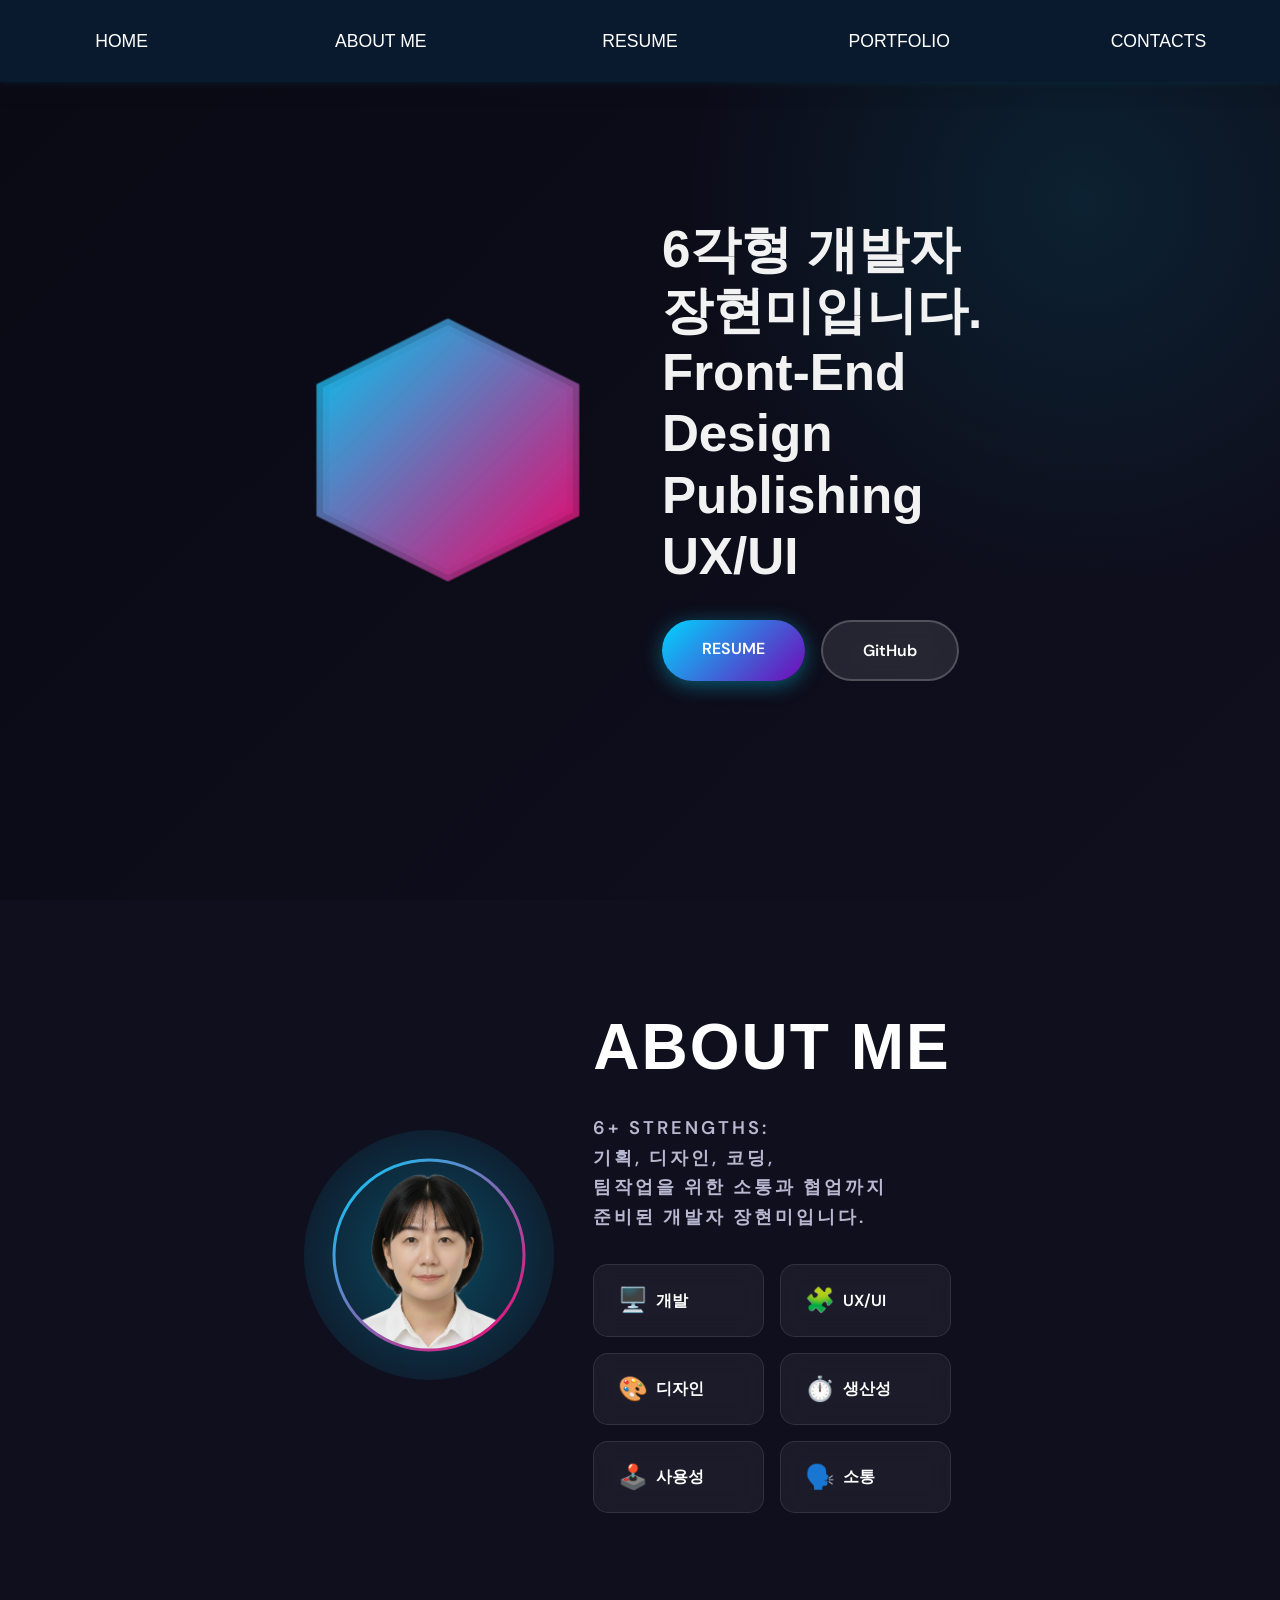
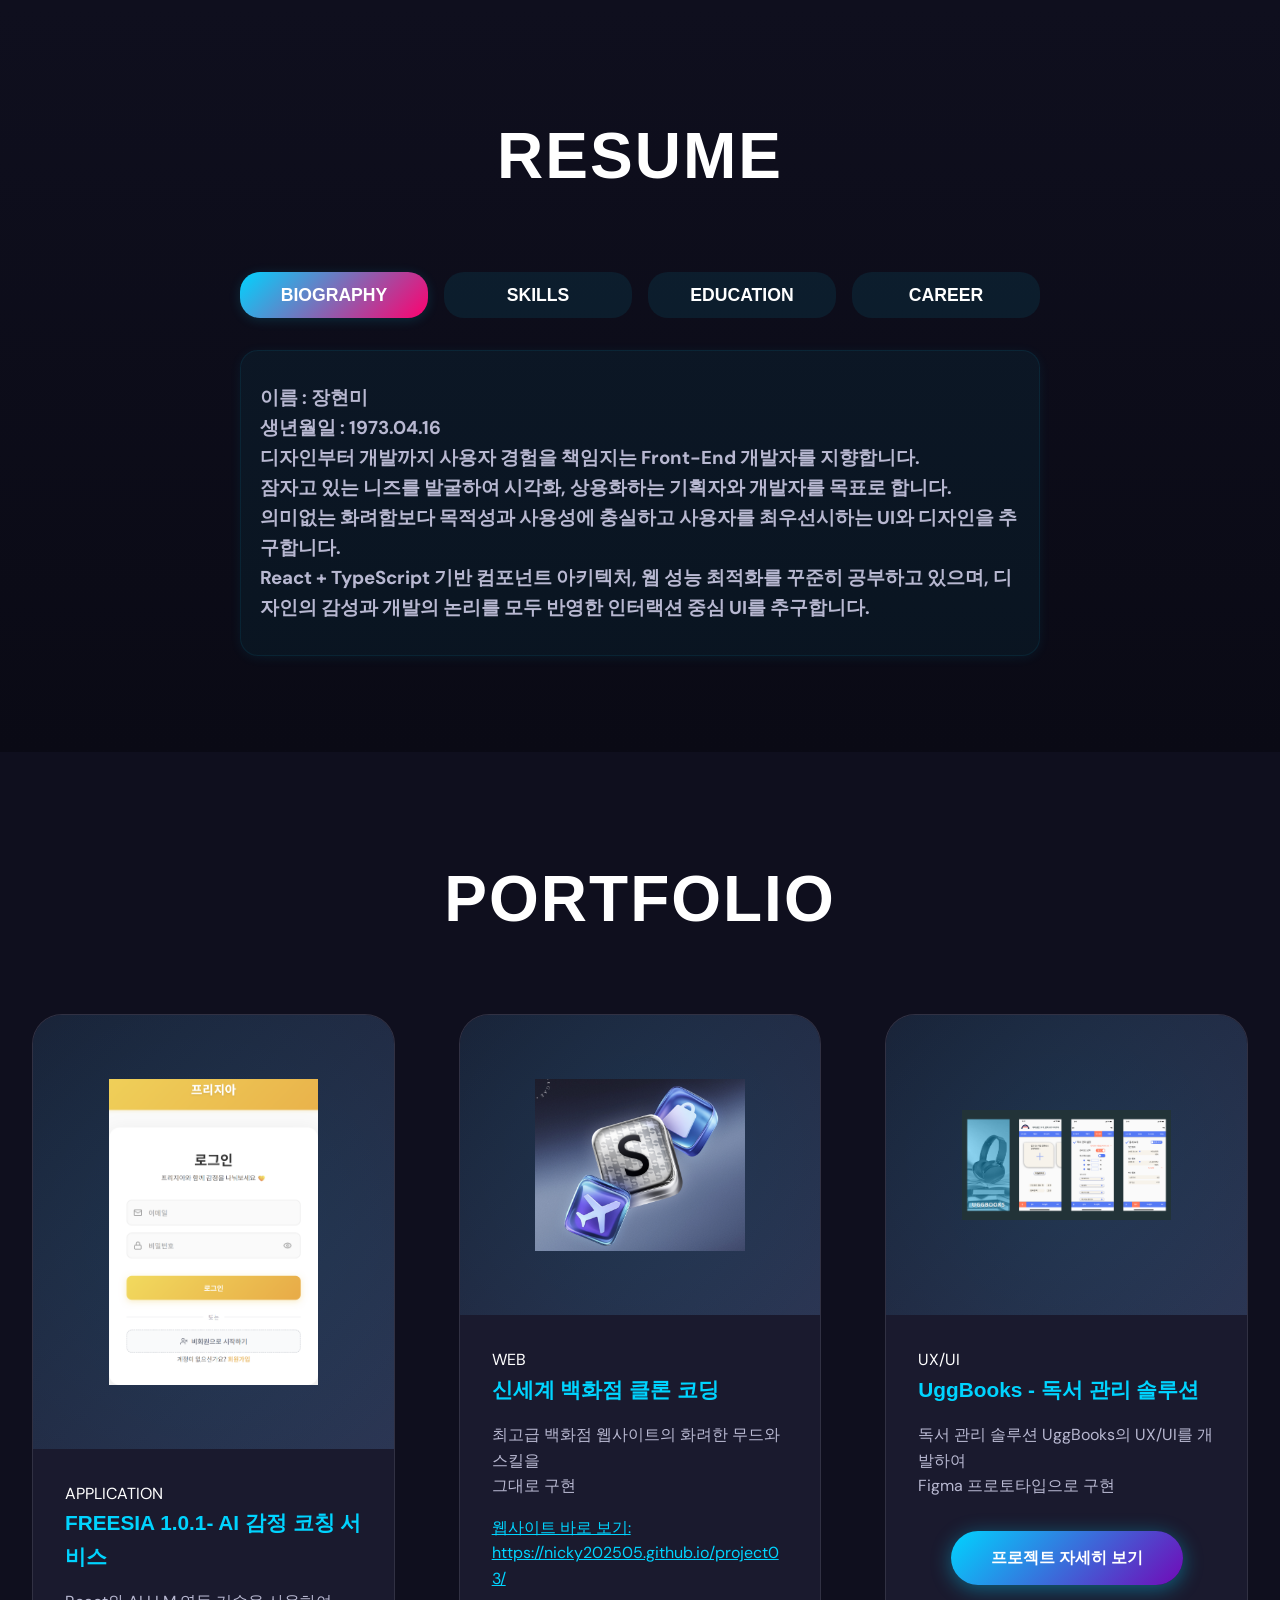
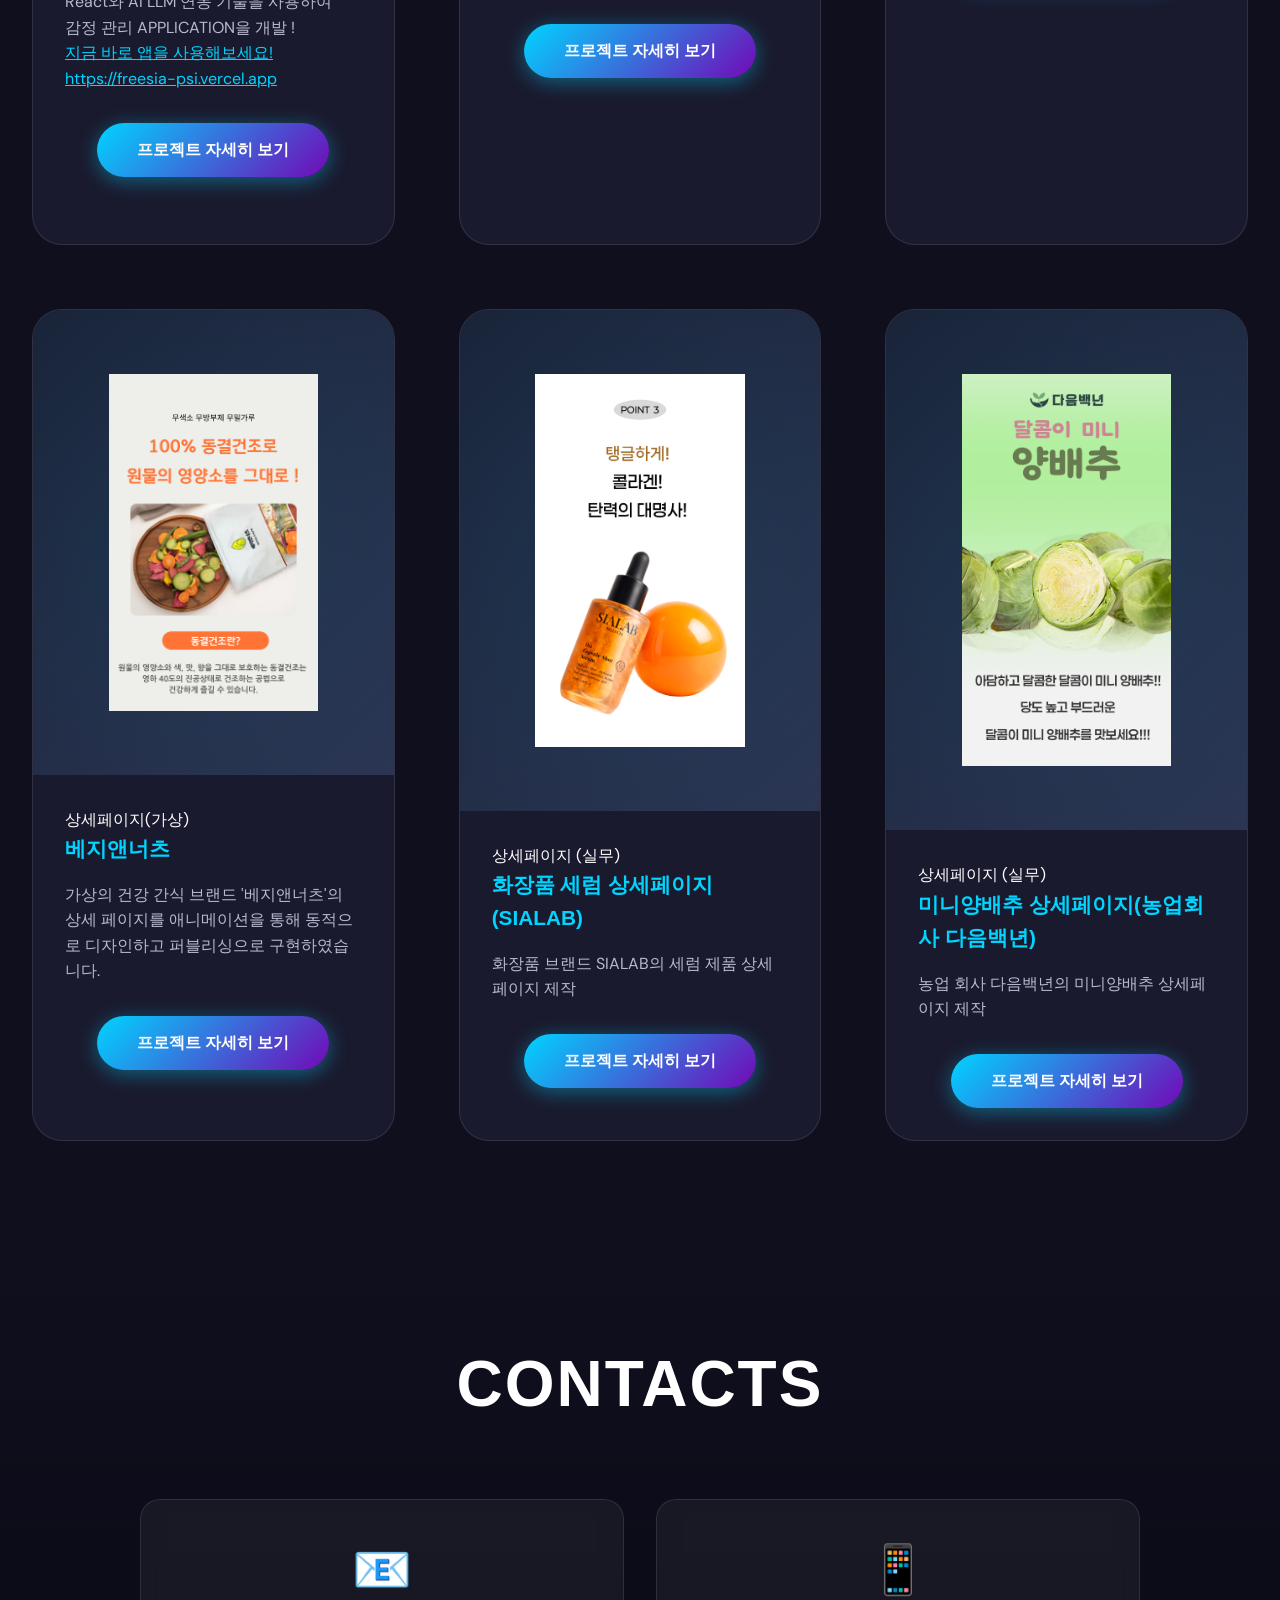
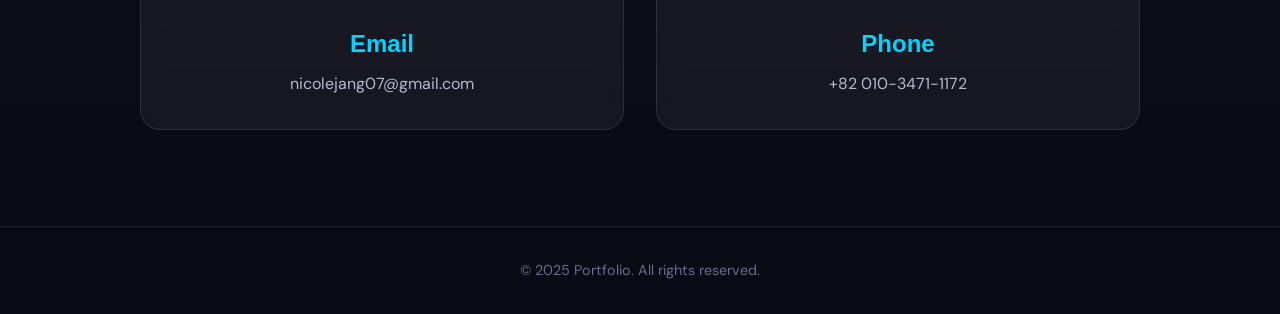
==== commit 89c3208f: "first commit" ====
--- a/index.html
+++ b/index.html
@@ -232,15 +232,15 @@
                 <div class="project-card" style="grid-column: 1; grid-row: 1;">
                     <div class="project-visual">
                         <div class="project-mockup mockup-1">
-                            <img src="img/emotion_02.png" alt="">
-                        </div>
-                    </div>
-                    <div class="project-info">
-                        <P>APP</P>
-                        <h3 class="project-title">FREESIA - AI 감정 코칭 서비스</h3>
+                            <img src="img/emotion_01.png" alt="">
+                        </div>
+                    </div>
+                    <div class="project-info">
+                        <P>APPLICATION</P>
+                        <h3 class="project-title">FREESIA 1.0.1- AI 감정 코칭 서비스</h3>
                         <p class="project-desc">
                             React와 AI LLM 연동 기술을 사용하여 <br>
-                            감정 관리 모바일앱을 개발 ! <br>
+                            감정 관리 APPLICATION을 개발 ! <br>
                             <a href="https://freesia-psi.vercel.app" target="_blank"
                                 style="color:var(--color-primary);text-decoration:underline;word-break:break-all;">지금 바로
                                 앱을 사용해보세요! <br>https://freesia-psi.vercel.app</a>
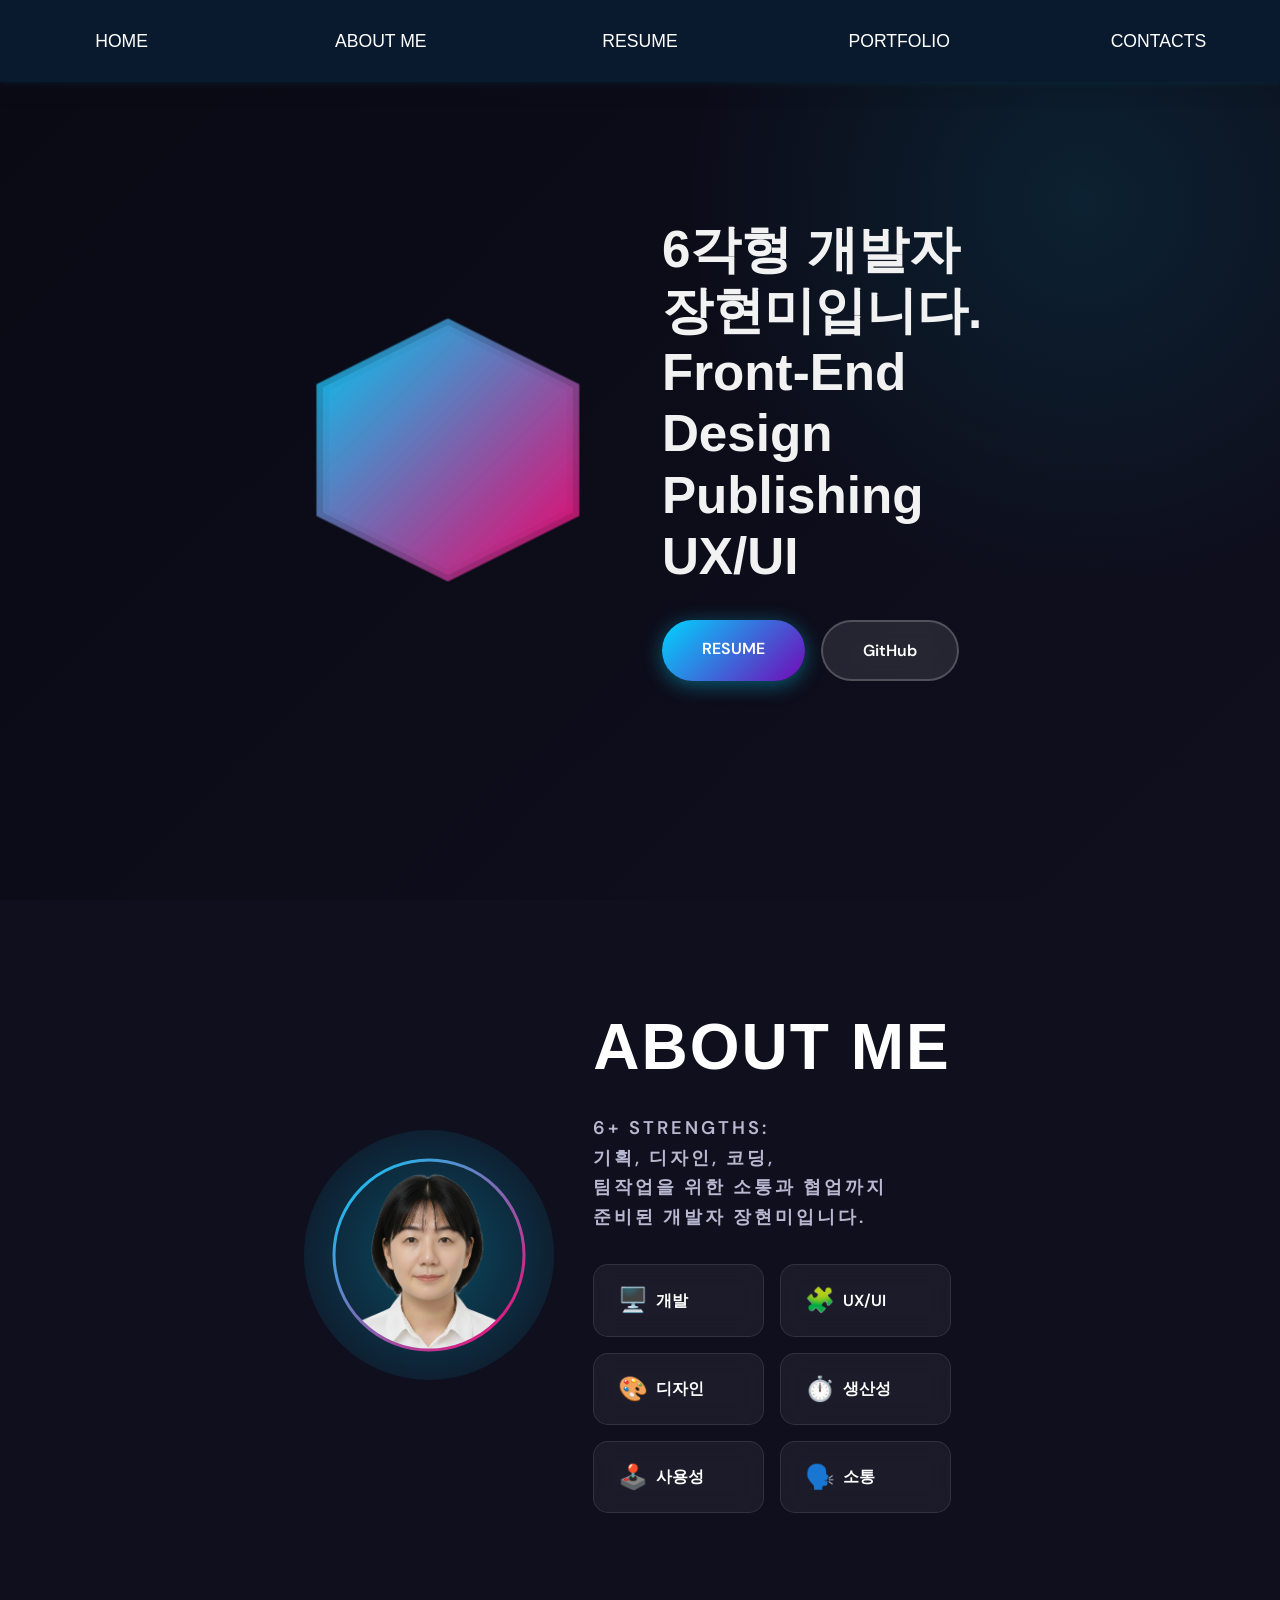
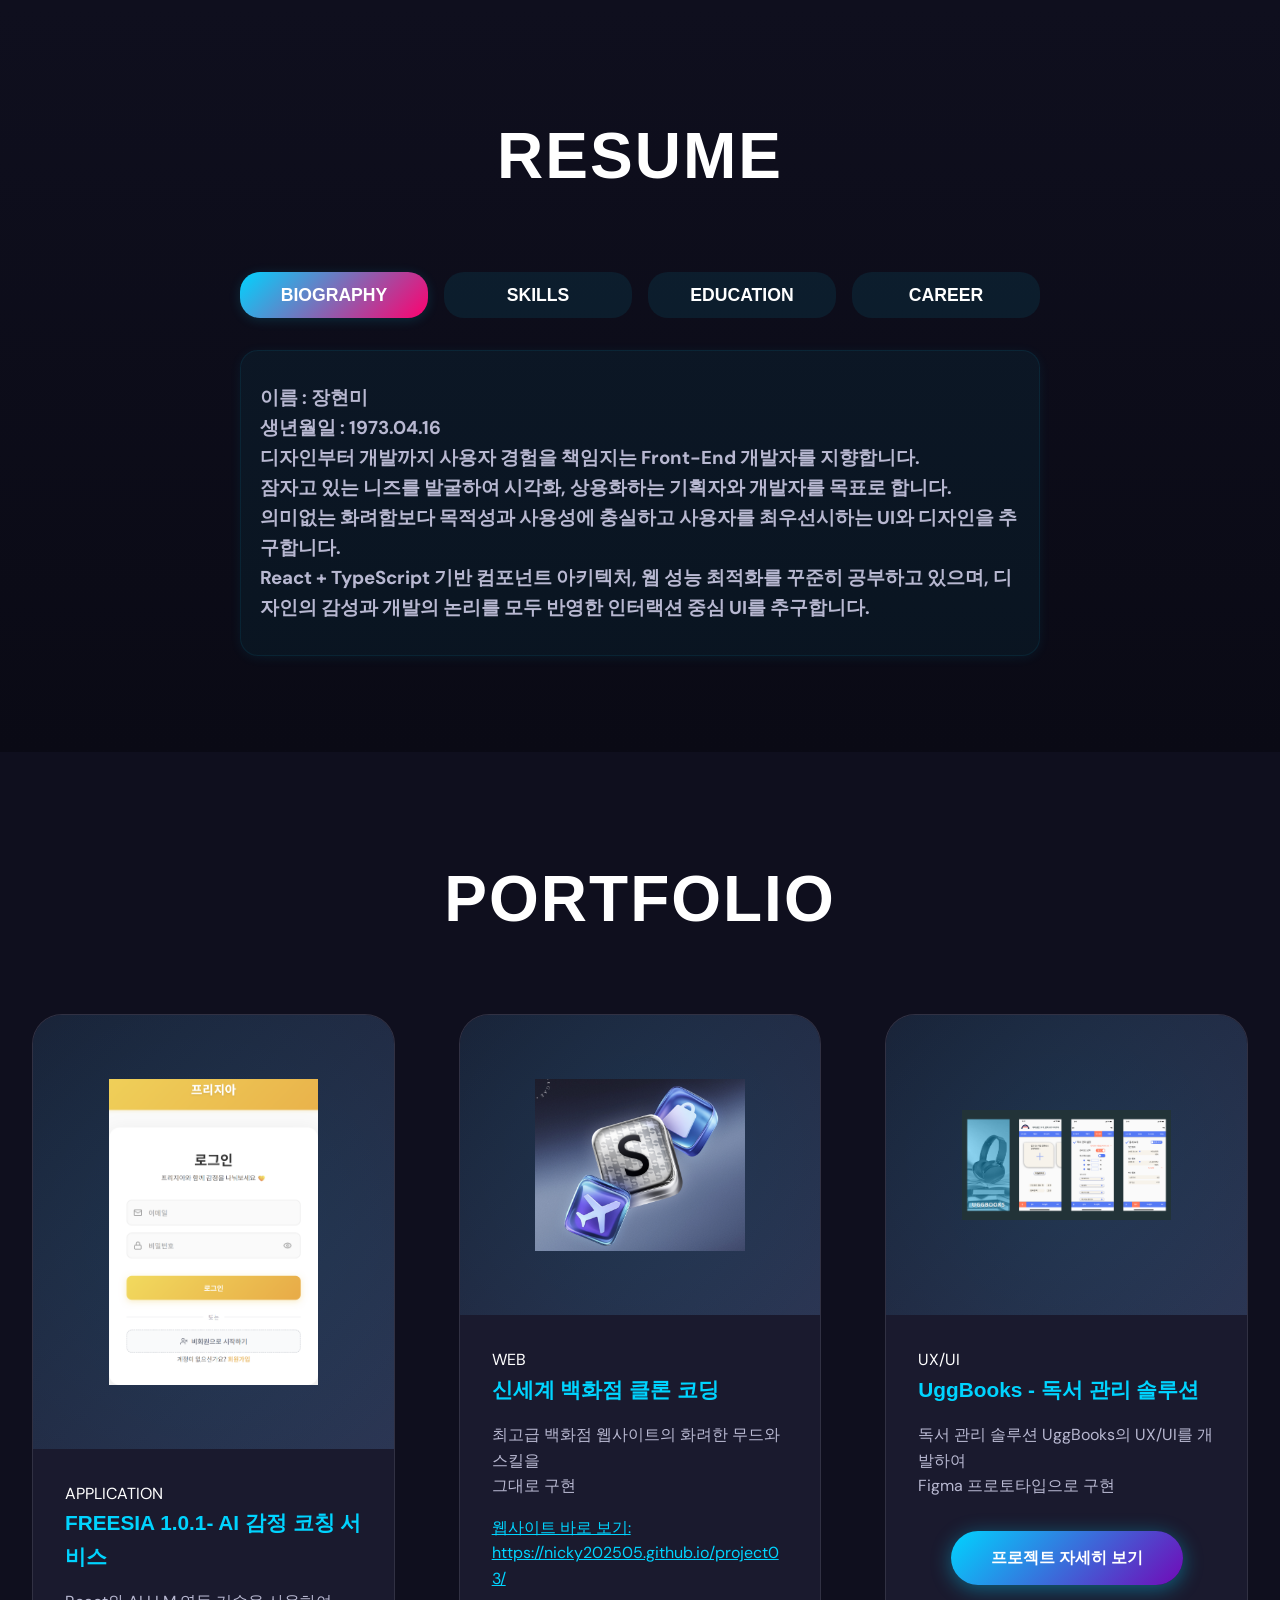
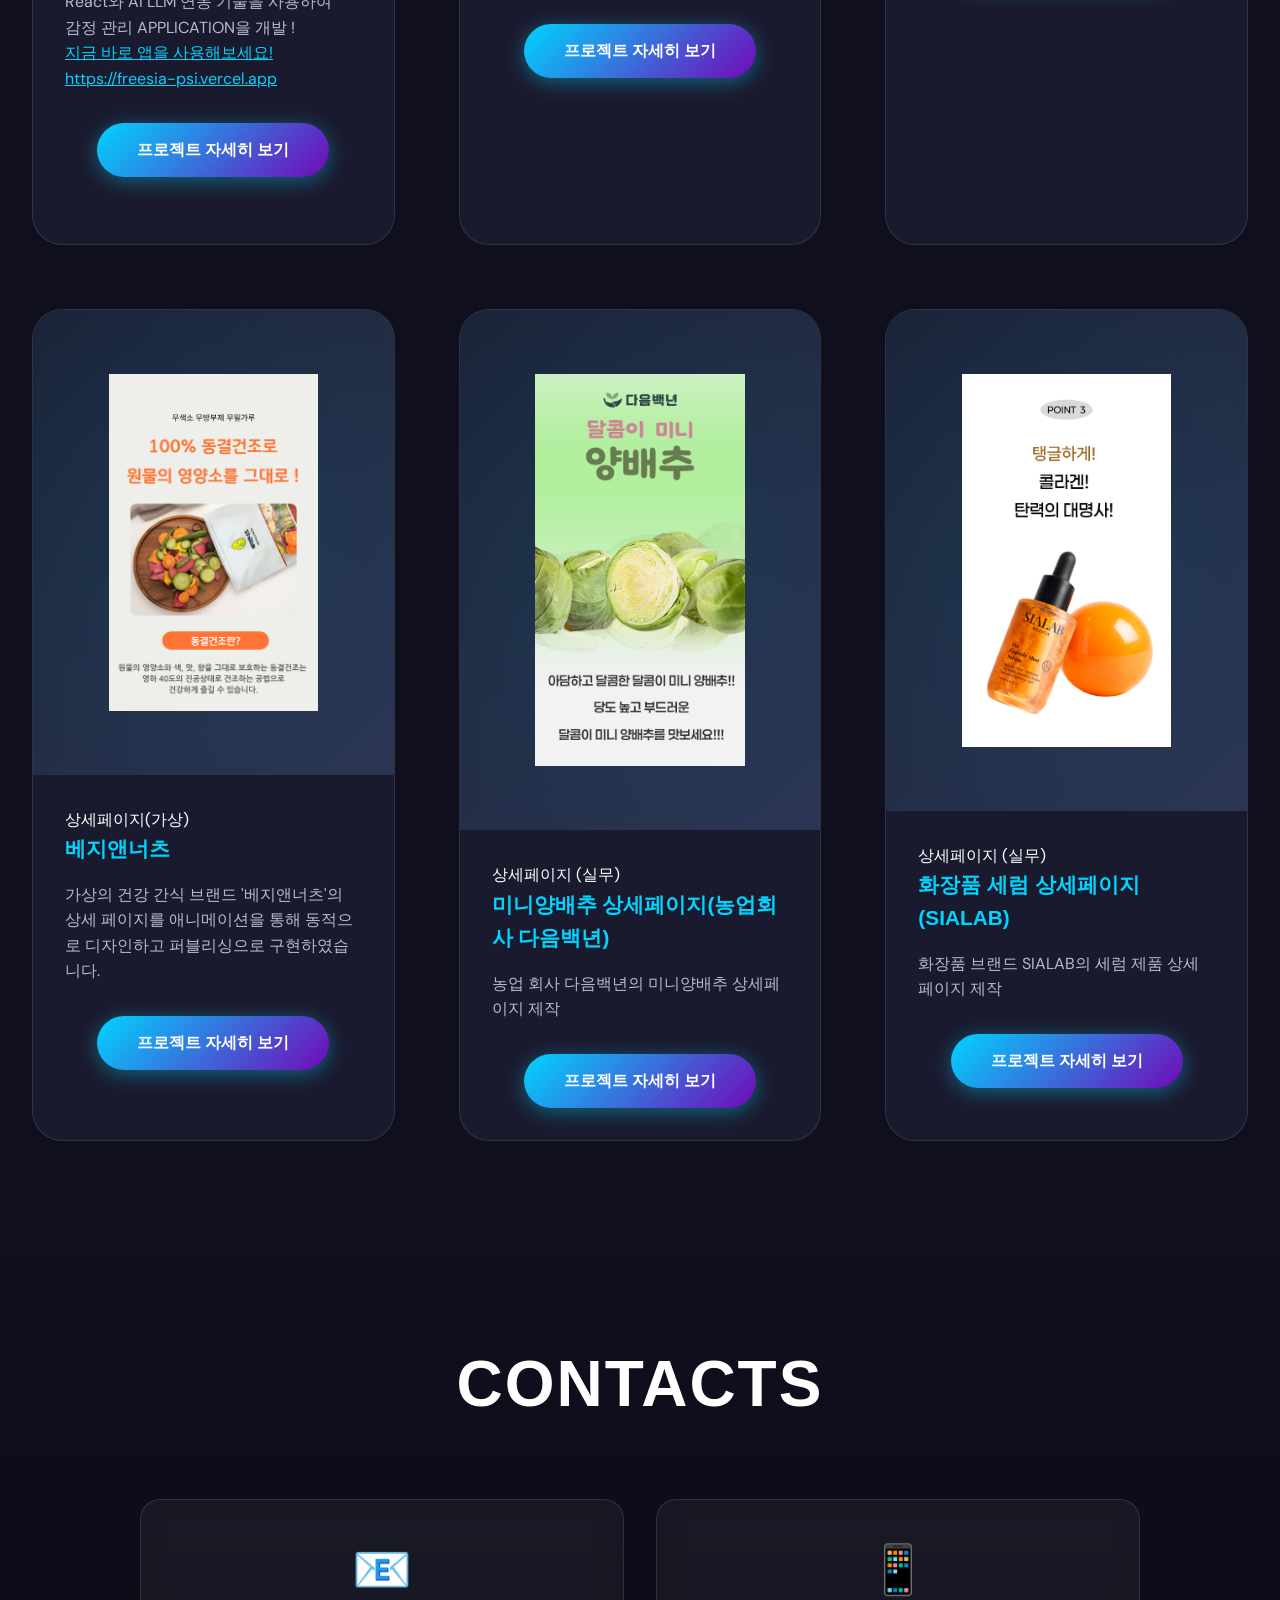
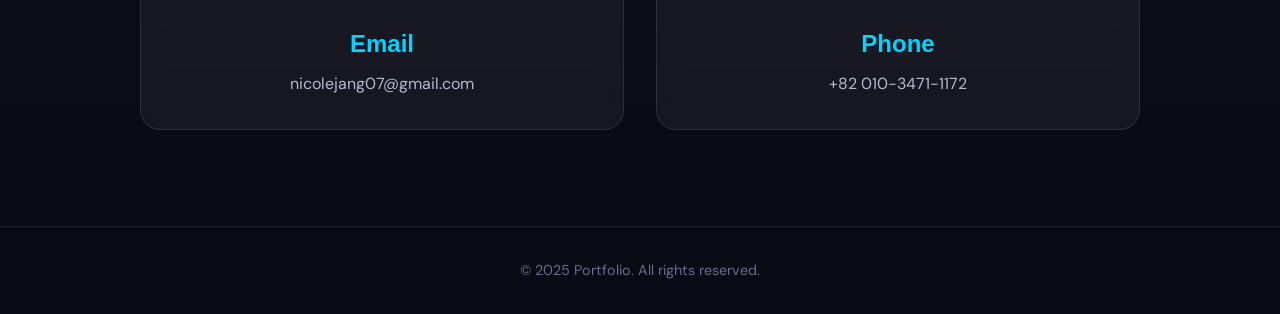
==== commit 95c911ba: "0326" ====
--- a/index.html
+++ b/index.html
@@ -314,13 +314,36 @@
                         </p>
                         <a href="#" class="project-link" target="_blank"></a>
                         <div style="text-align:center; margin-top:1rem;">
+                            <button class="btn btn-primary btn-project-open" data-project="4">프로젝트 자세히 보기</button>
+                        </div>
+                    </div>
+                </div>
+
+                <!-- Project 5 (2행 2열) -->
+             
+
+                 <div class="project-card" style="grid-column: 2; grid-row: 2;">
+                    <div class="project-visual">
+                        <div class="project-mockup mockup-6">
+                            <img src="img/bechu_head.png" alt="미니양배추 상세페이지">
+                        </div>
+                    </div>
+                    <div class="project-info">
+                         <p> 상세페이지 (실무) </p>
+                        <h3 class="project-title">미니양배추 상세페이지(농업회사 다음백년)</h3>
+                        <p class="project-desc">
+                            농업 회사 다음백년의 미니양배추 상세페이지 제작
+                       
+                        </p>
+                        <a href="#" class="project-link" target="_blank"></a>
+                        <div style="text-align:center; margin-top:1rem;">
                             <button class="btn btn-primary btn-project-open" data-project="5">프로젝트 자세히 보기</button>
                         </div>
                     </div>
                 </div>
 
-                <!-- Project 5 (2행 2열) -->
-              <div class="project-card" style="grid-column: 2; grid-row: 2;">
+                <!-- Project 6 (2행 3열) -->
+                 <div class="project-card" style="grid-column: 3; grid-row: 2;">
                     <div class="project-visual">
                         <div class="project-mockup mockup-5">
                             <img src="img/collagen.png" alt="베지앤너츠">
@@ -331,27 +354,6 @@
                         <h3 class="project-title">화장품 세럼 상세페이지(SIALAB)</h3>
                         <p class="project-desc">
                             화장품 브랜드 SIALAB의 세럼 제품 상세페이지 제작
-                        </p>
-                        <a href="#" class="project-link" target="_blank"></a>
-                        <div style="text-align:center; margin-top:1rem;">
-                            <button class="btn btn-primary btn-project-open" data-project="5">프로젝트 자세히 보기</button>
-                        </div>
-                    </div>
-                </div>
-
-                <!-- Project 6 (2행 3열) -->
-                <div class="project-card" style="grid-column: 3; grid-row: 2;">
-                    <div class="project-visual">
-                        <div class="project-mockup mockup-6">
-                            <img src="img/bechu_head.png" alt="미니양배추 상세페이지">
-                        </div>
-                    </div>
-                    <div class="project-info">
-                         <p> 상세페이지 (실무) </p>
-                        <h3 class="project-title">미니양배추 상세페이지(농업회사 다음백년)</h3>
-                        <p class="project-desc">
-                            농업 회사 다음백년의 미니양배추 상세페이지 제작
-                       
                         </p>
                         <a href="#" class="project-link" target="_blank"></a>
                         <div style="text-align:center; margin-top:1rem;">
